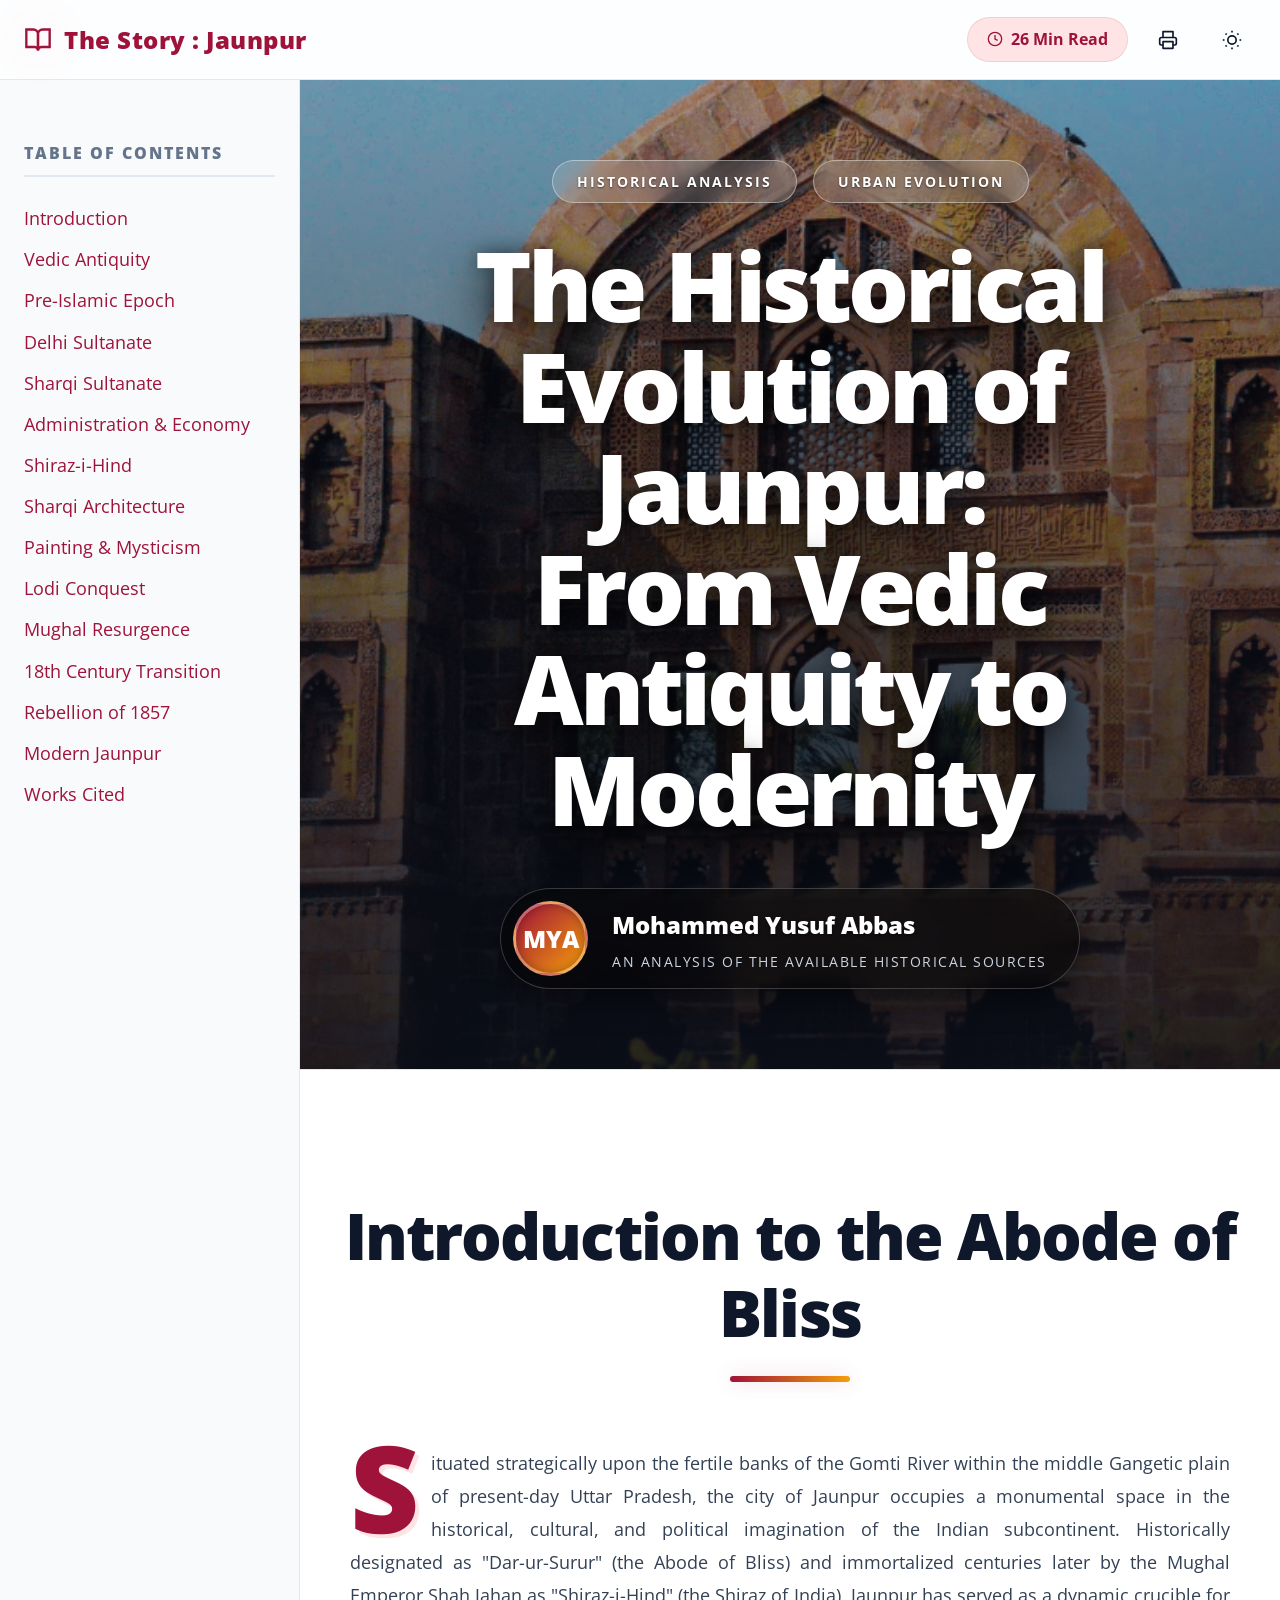
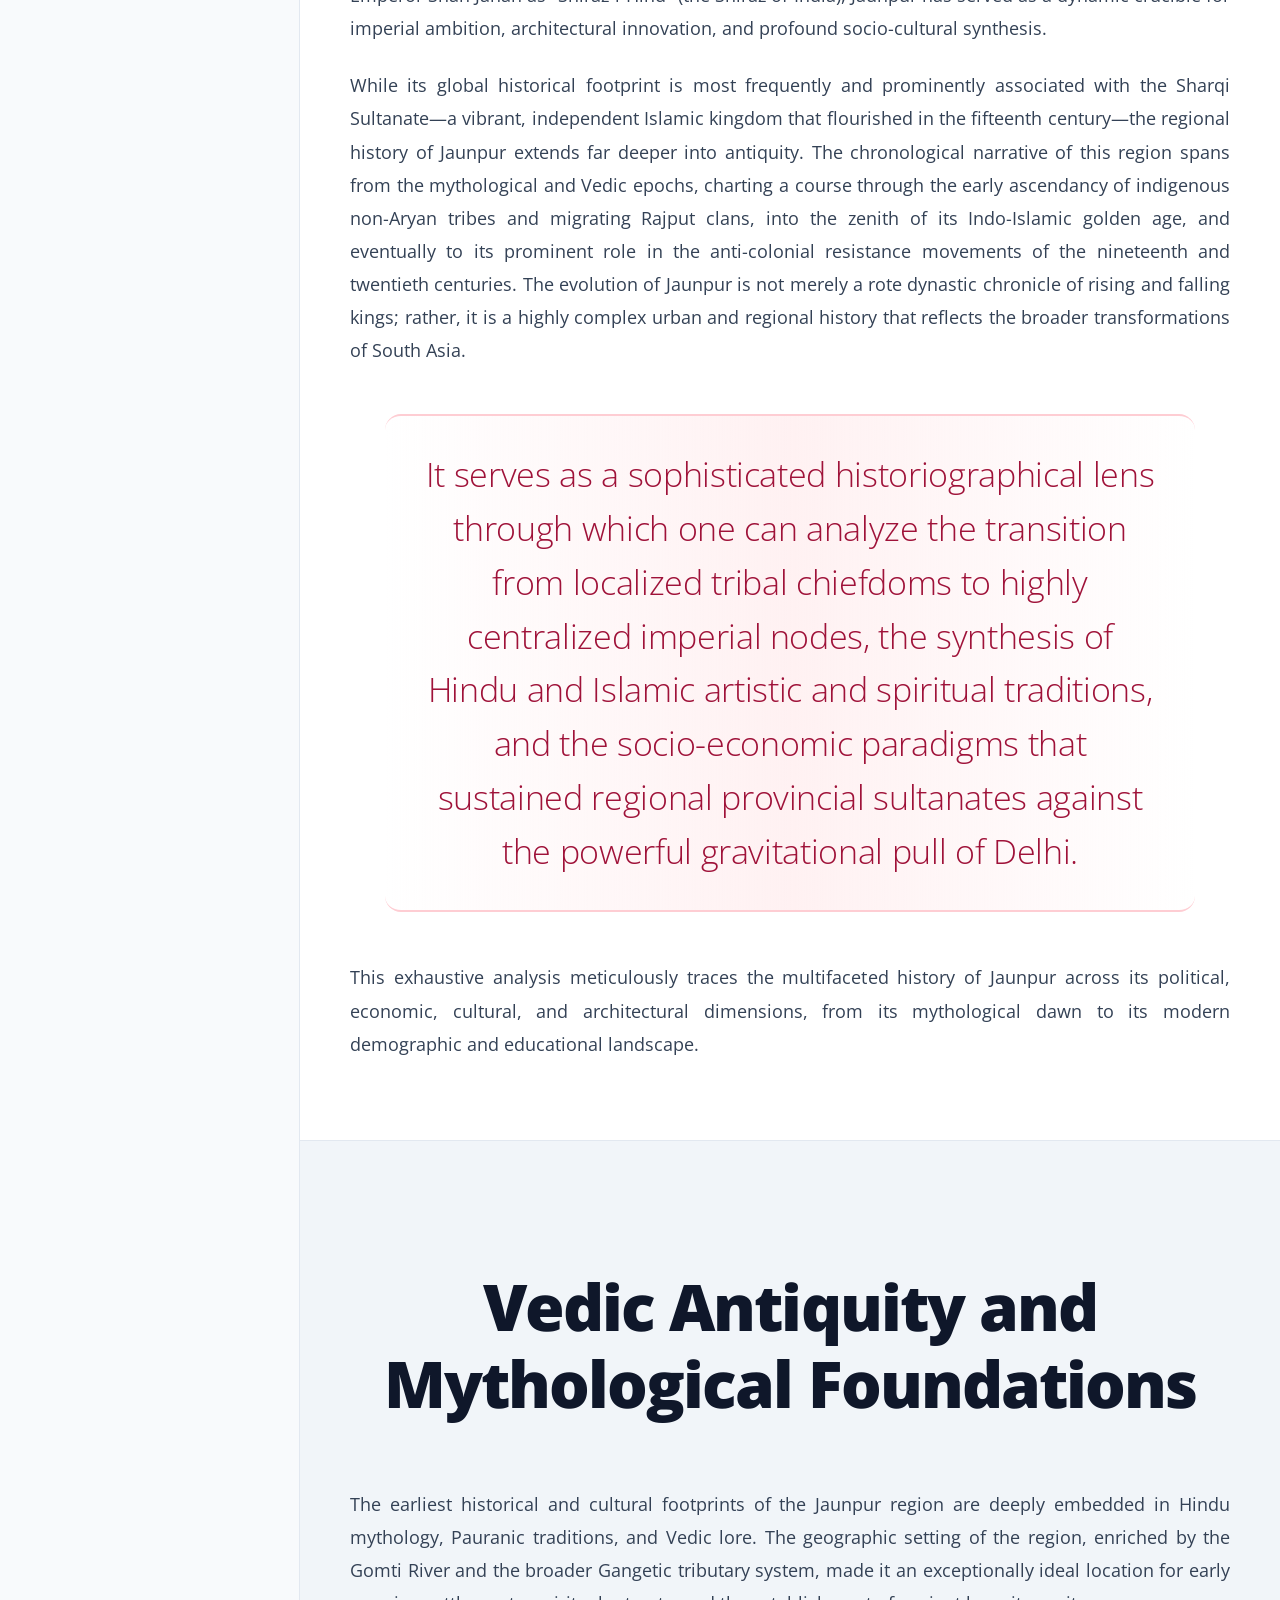
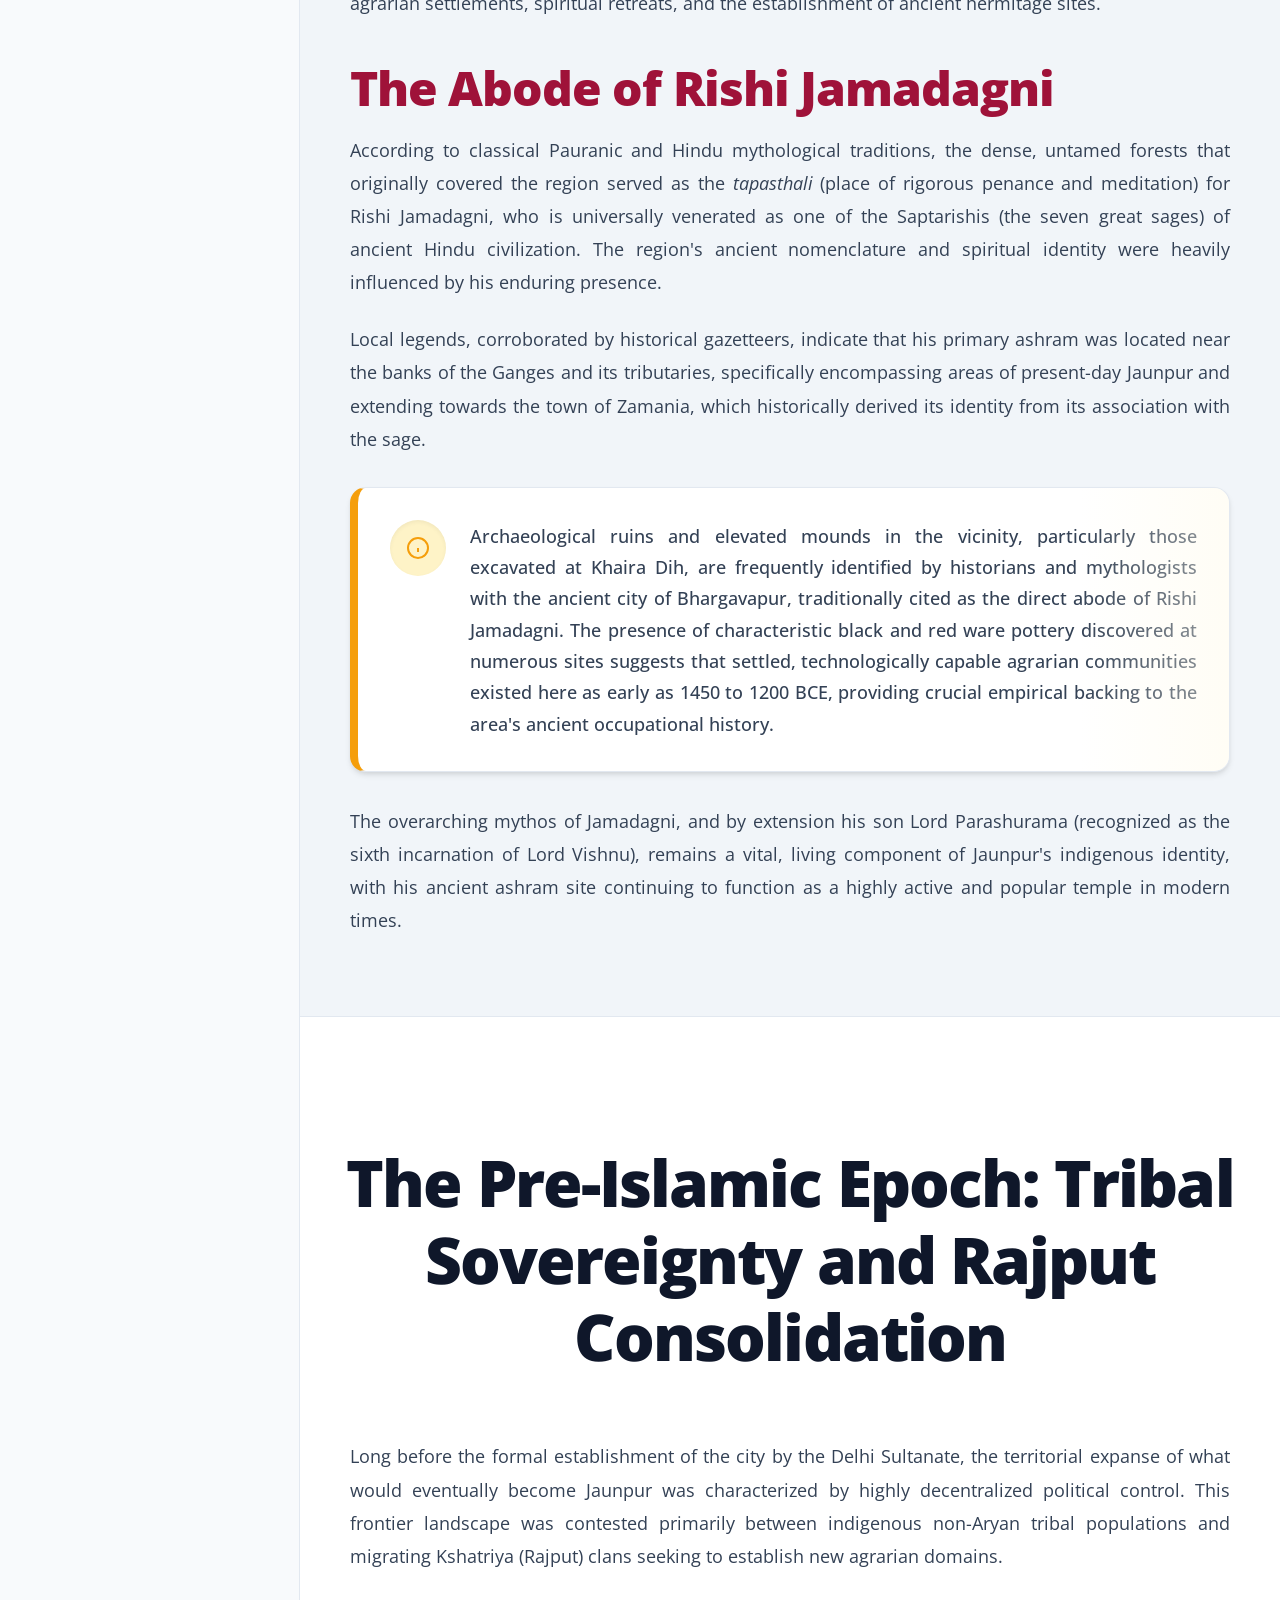
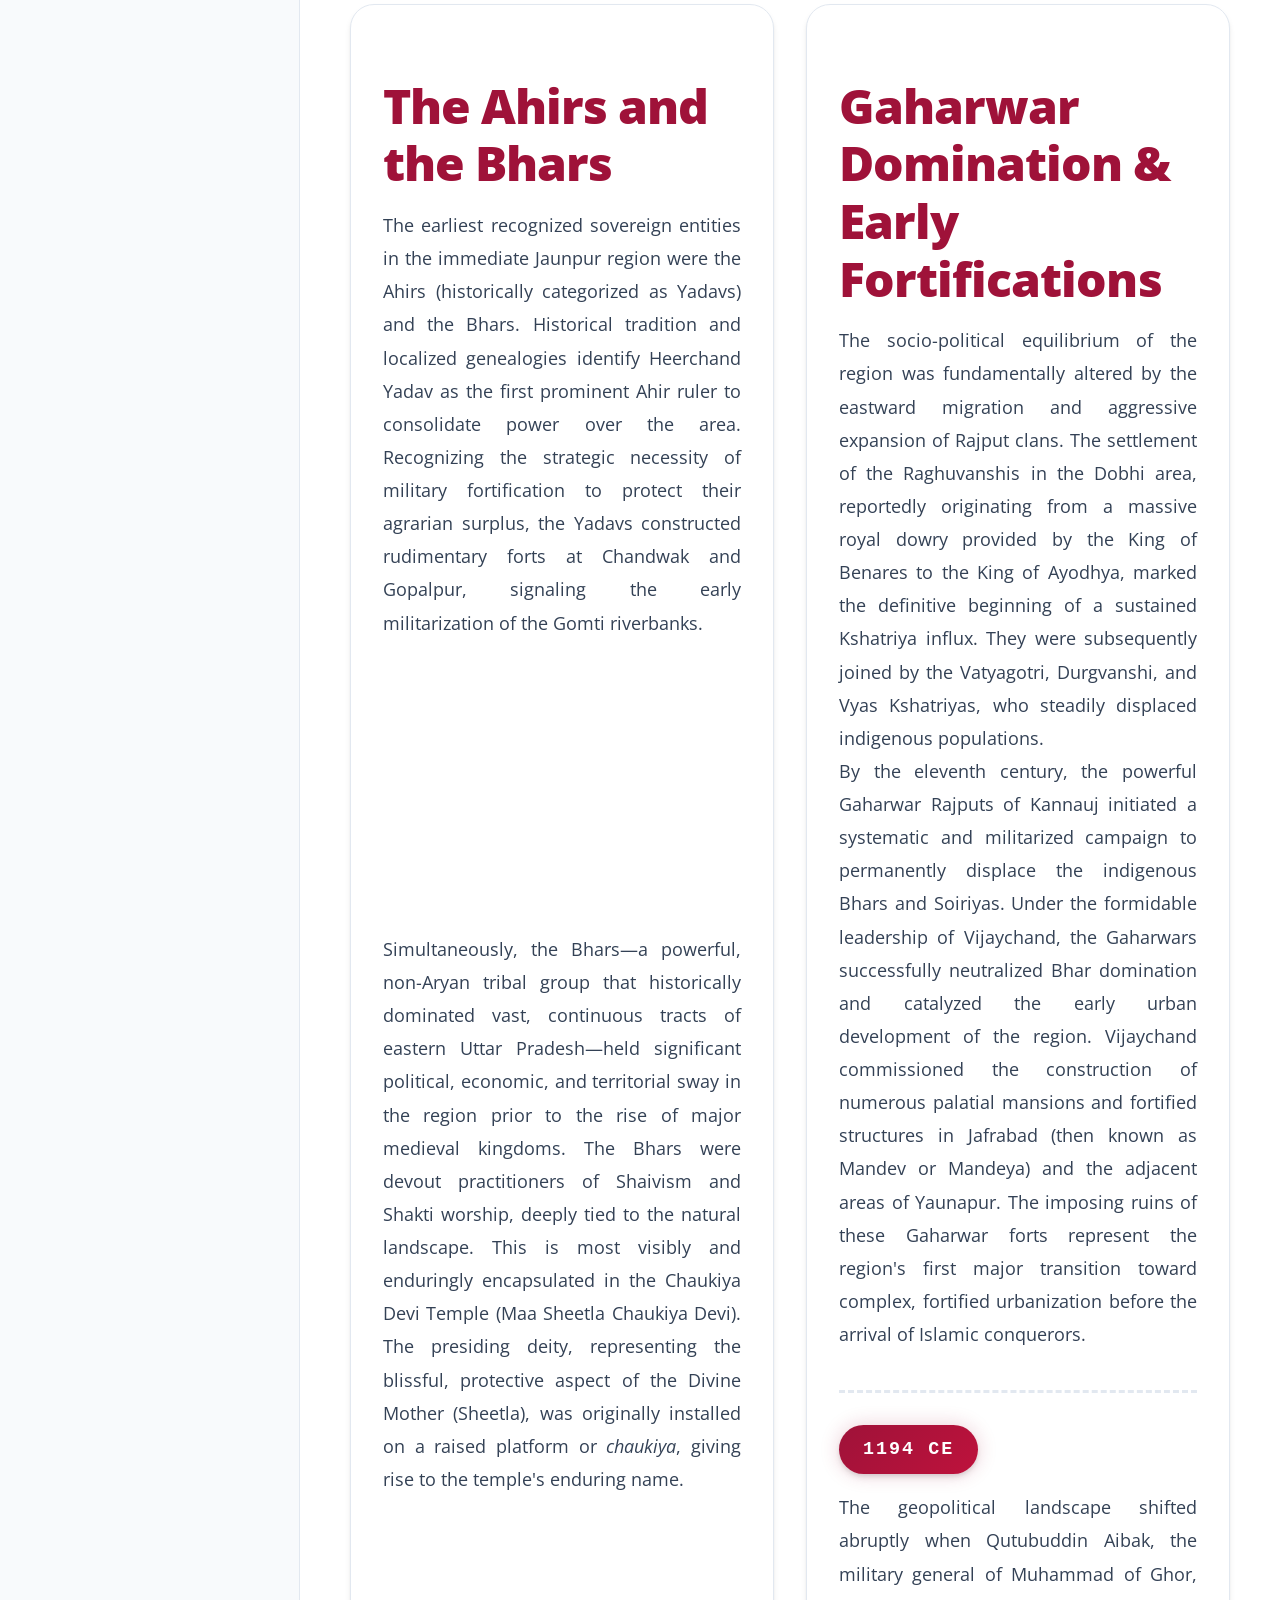
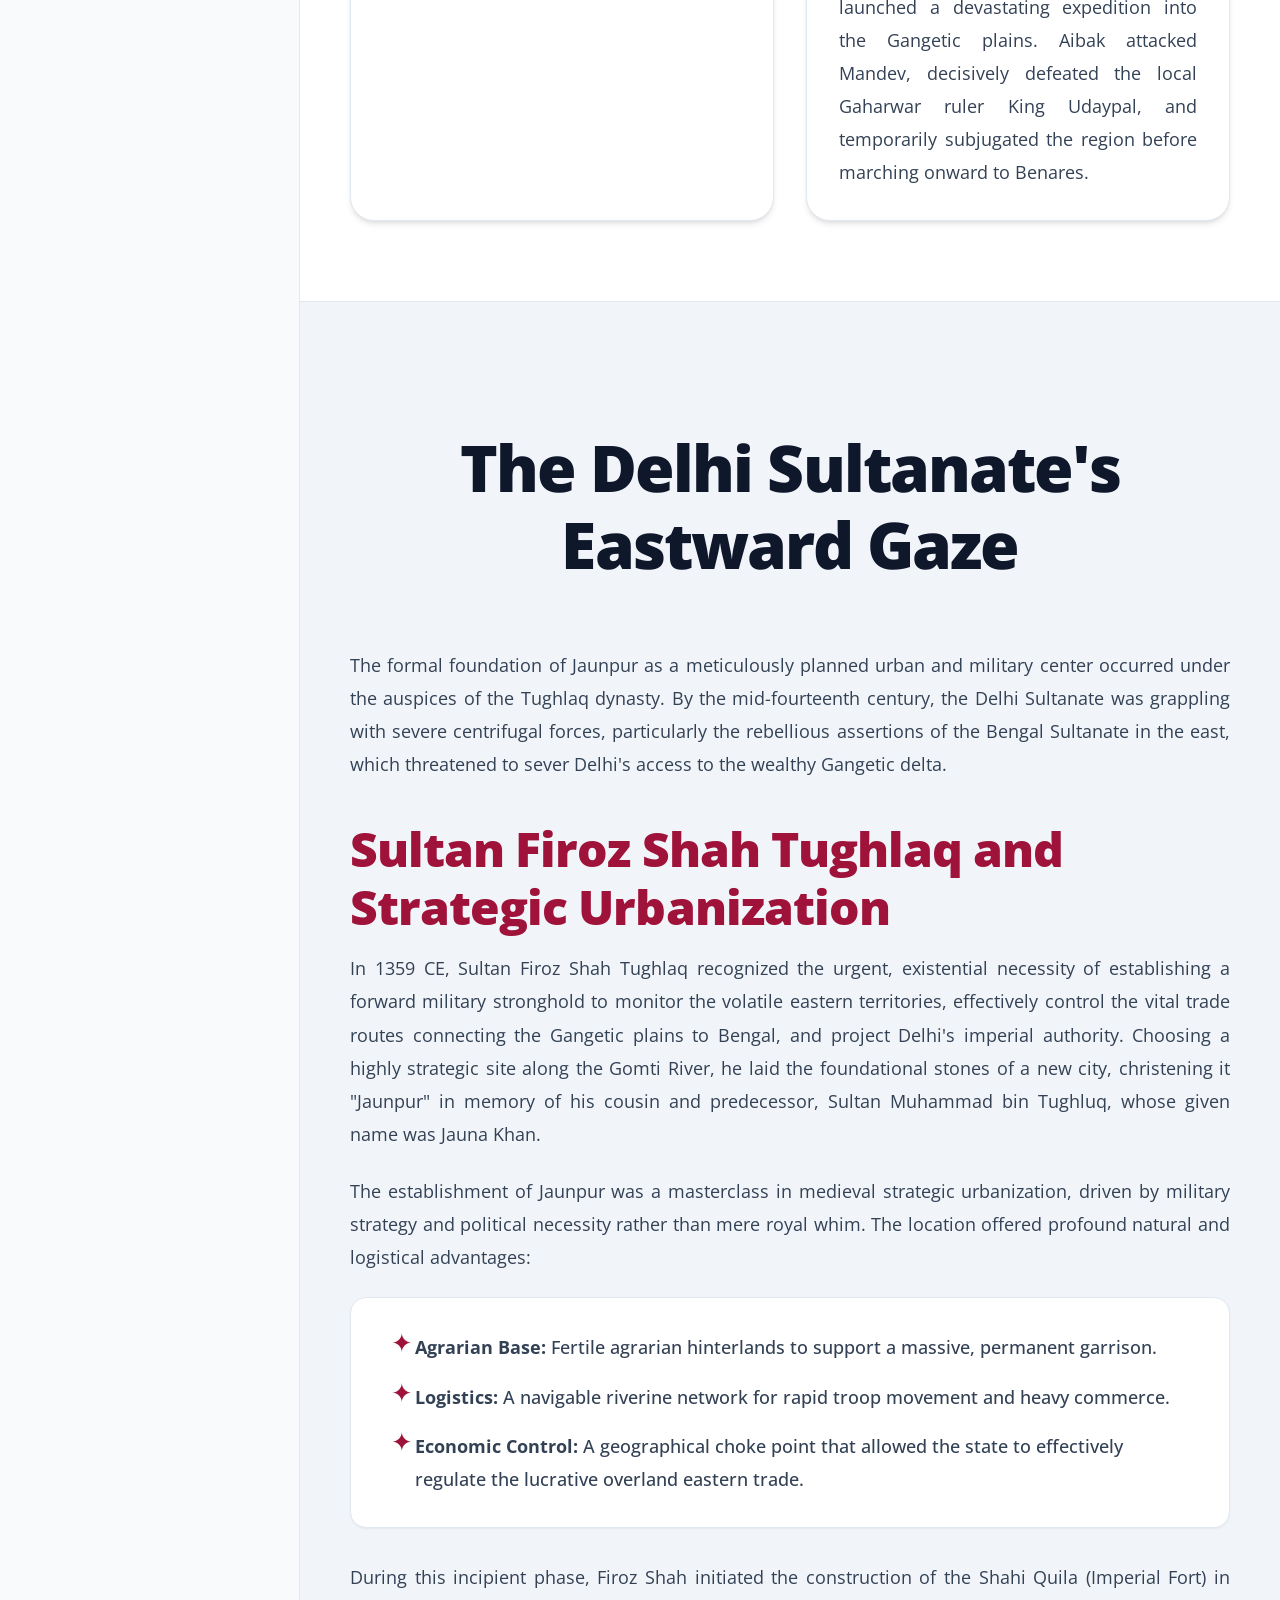
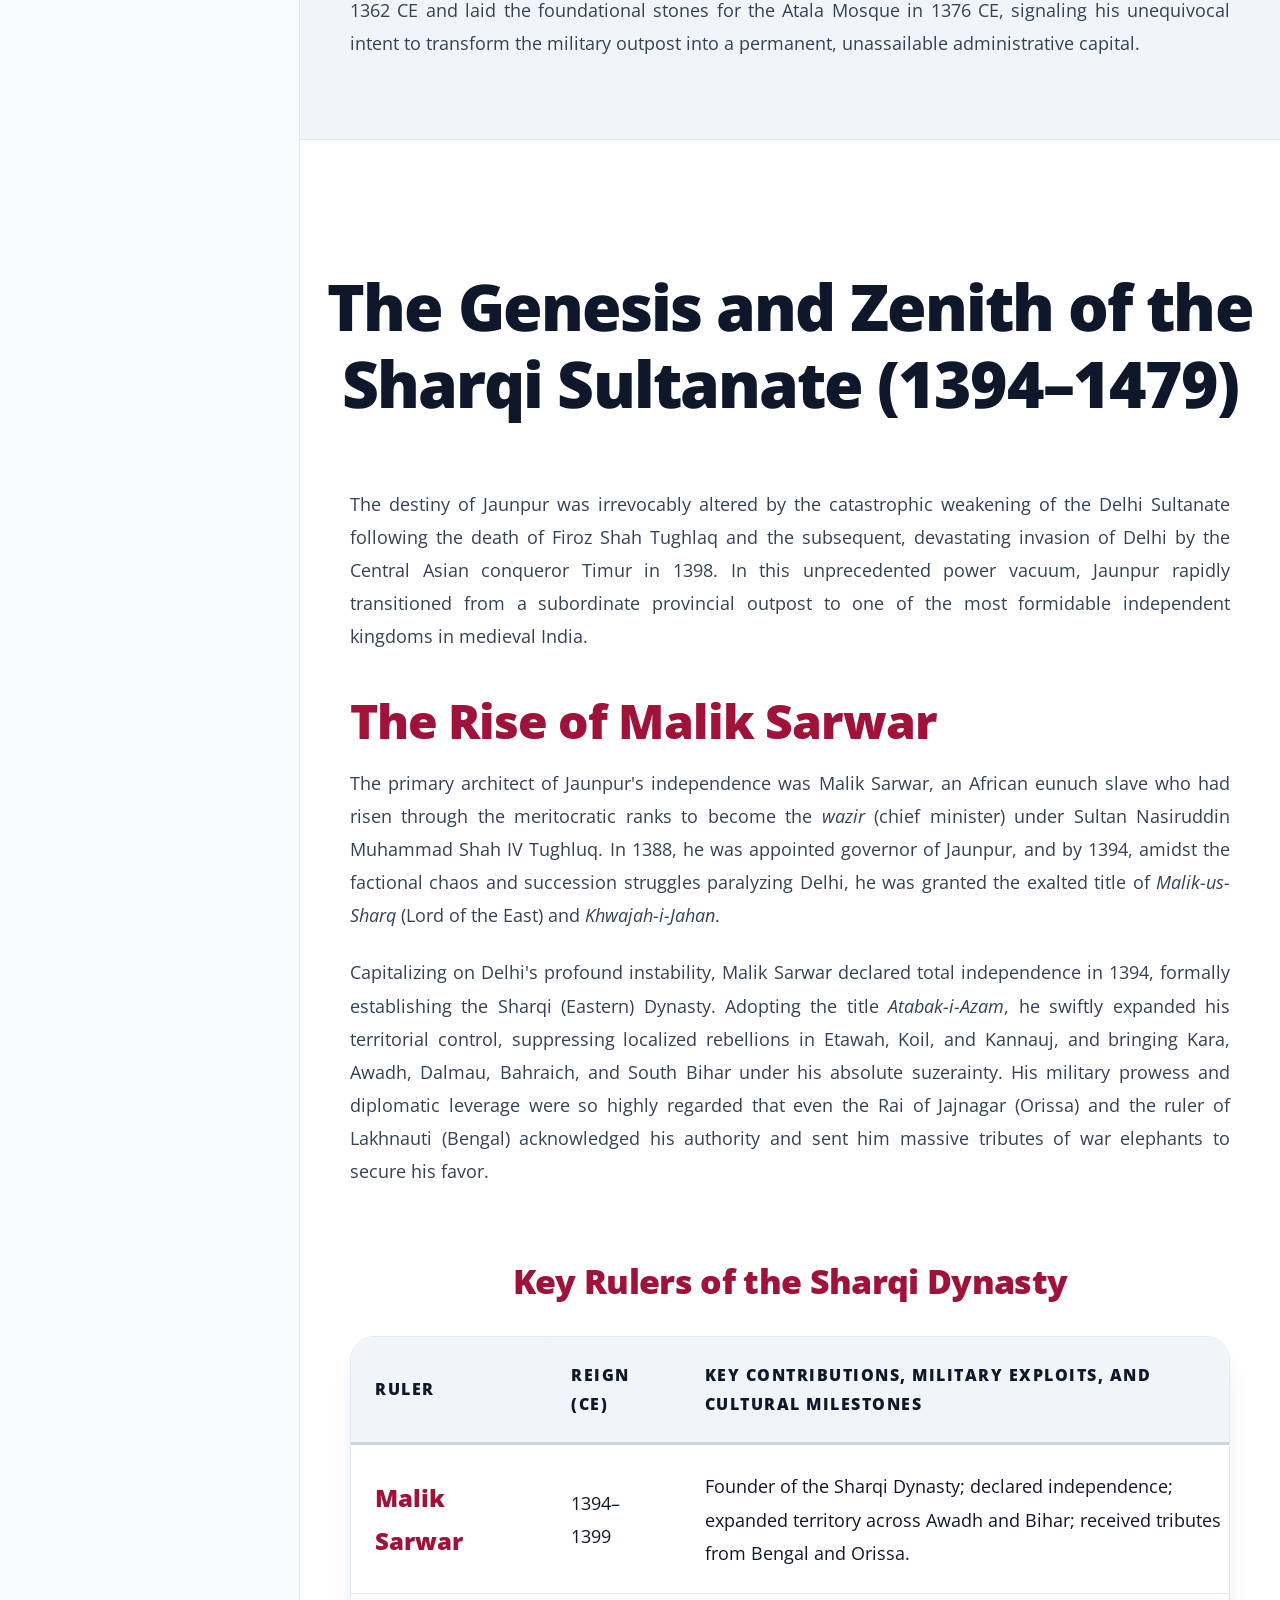
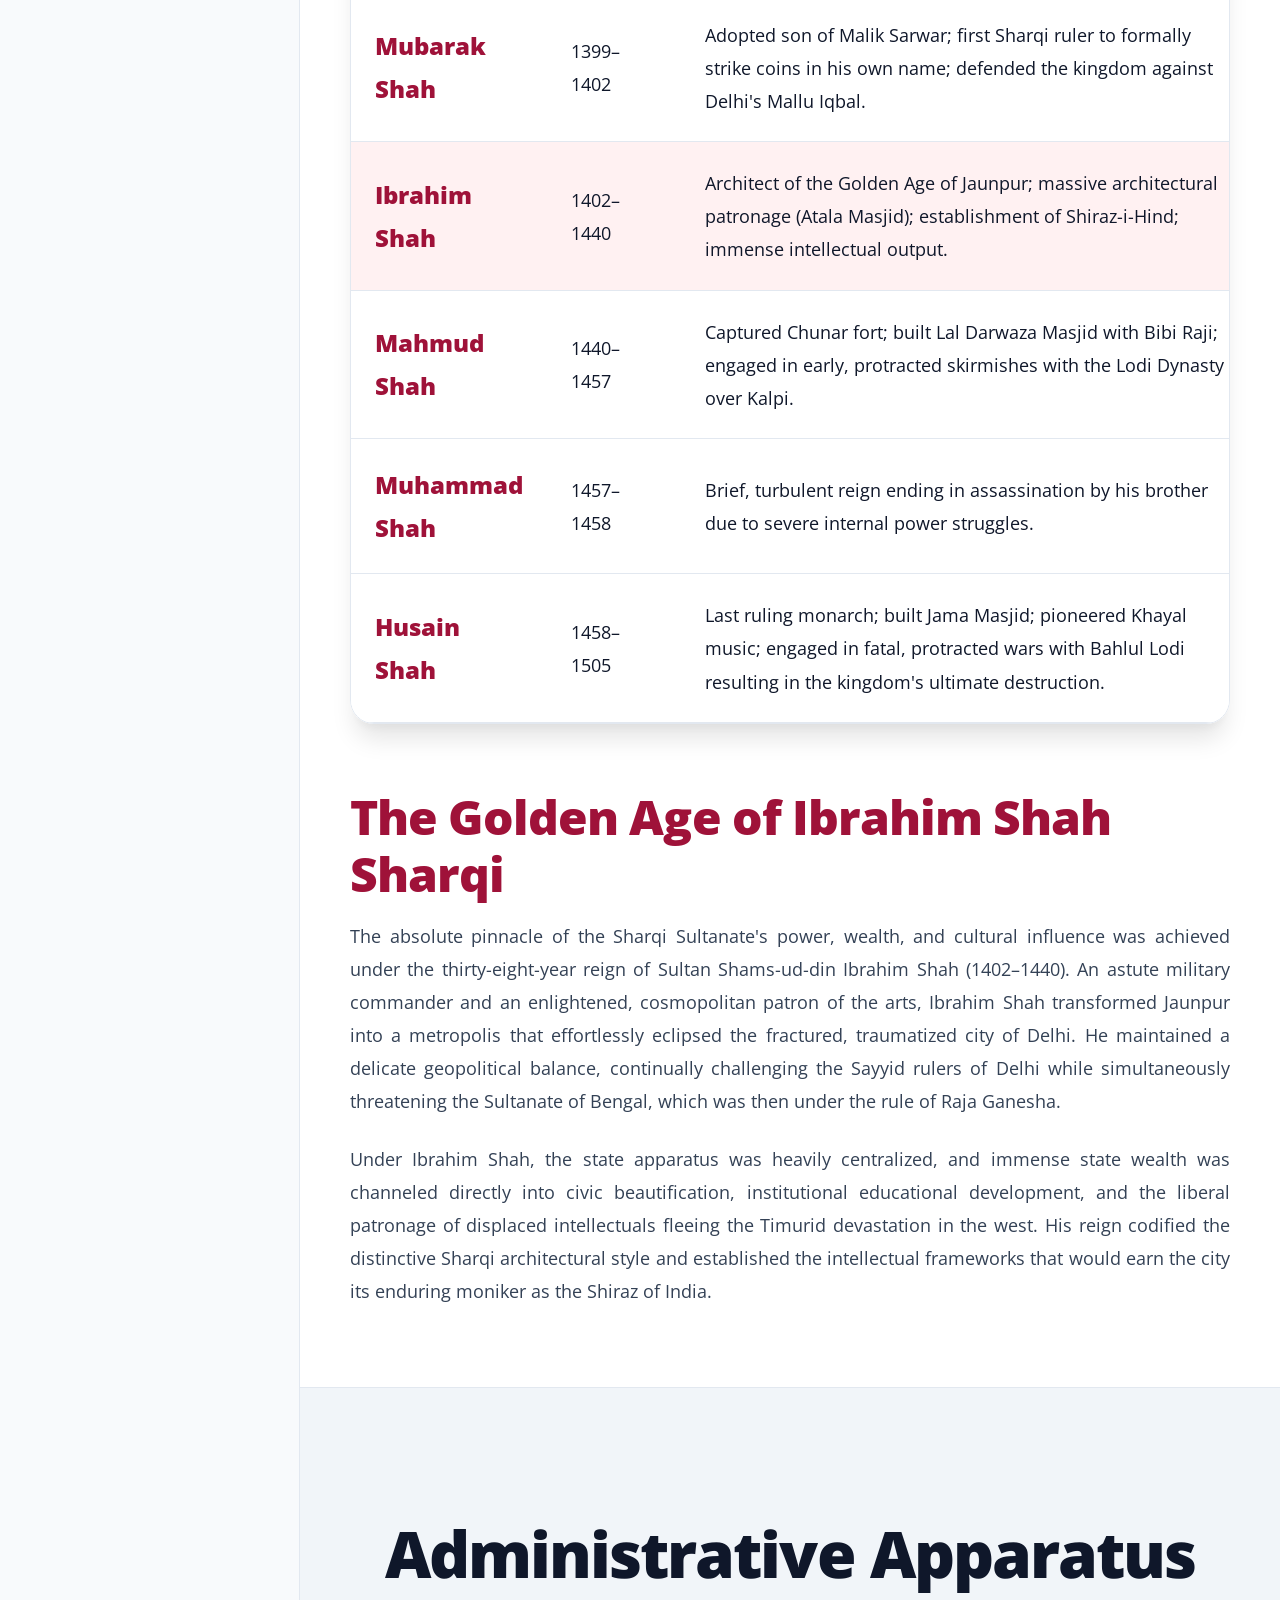
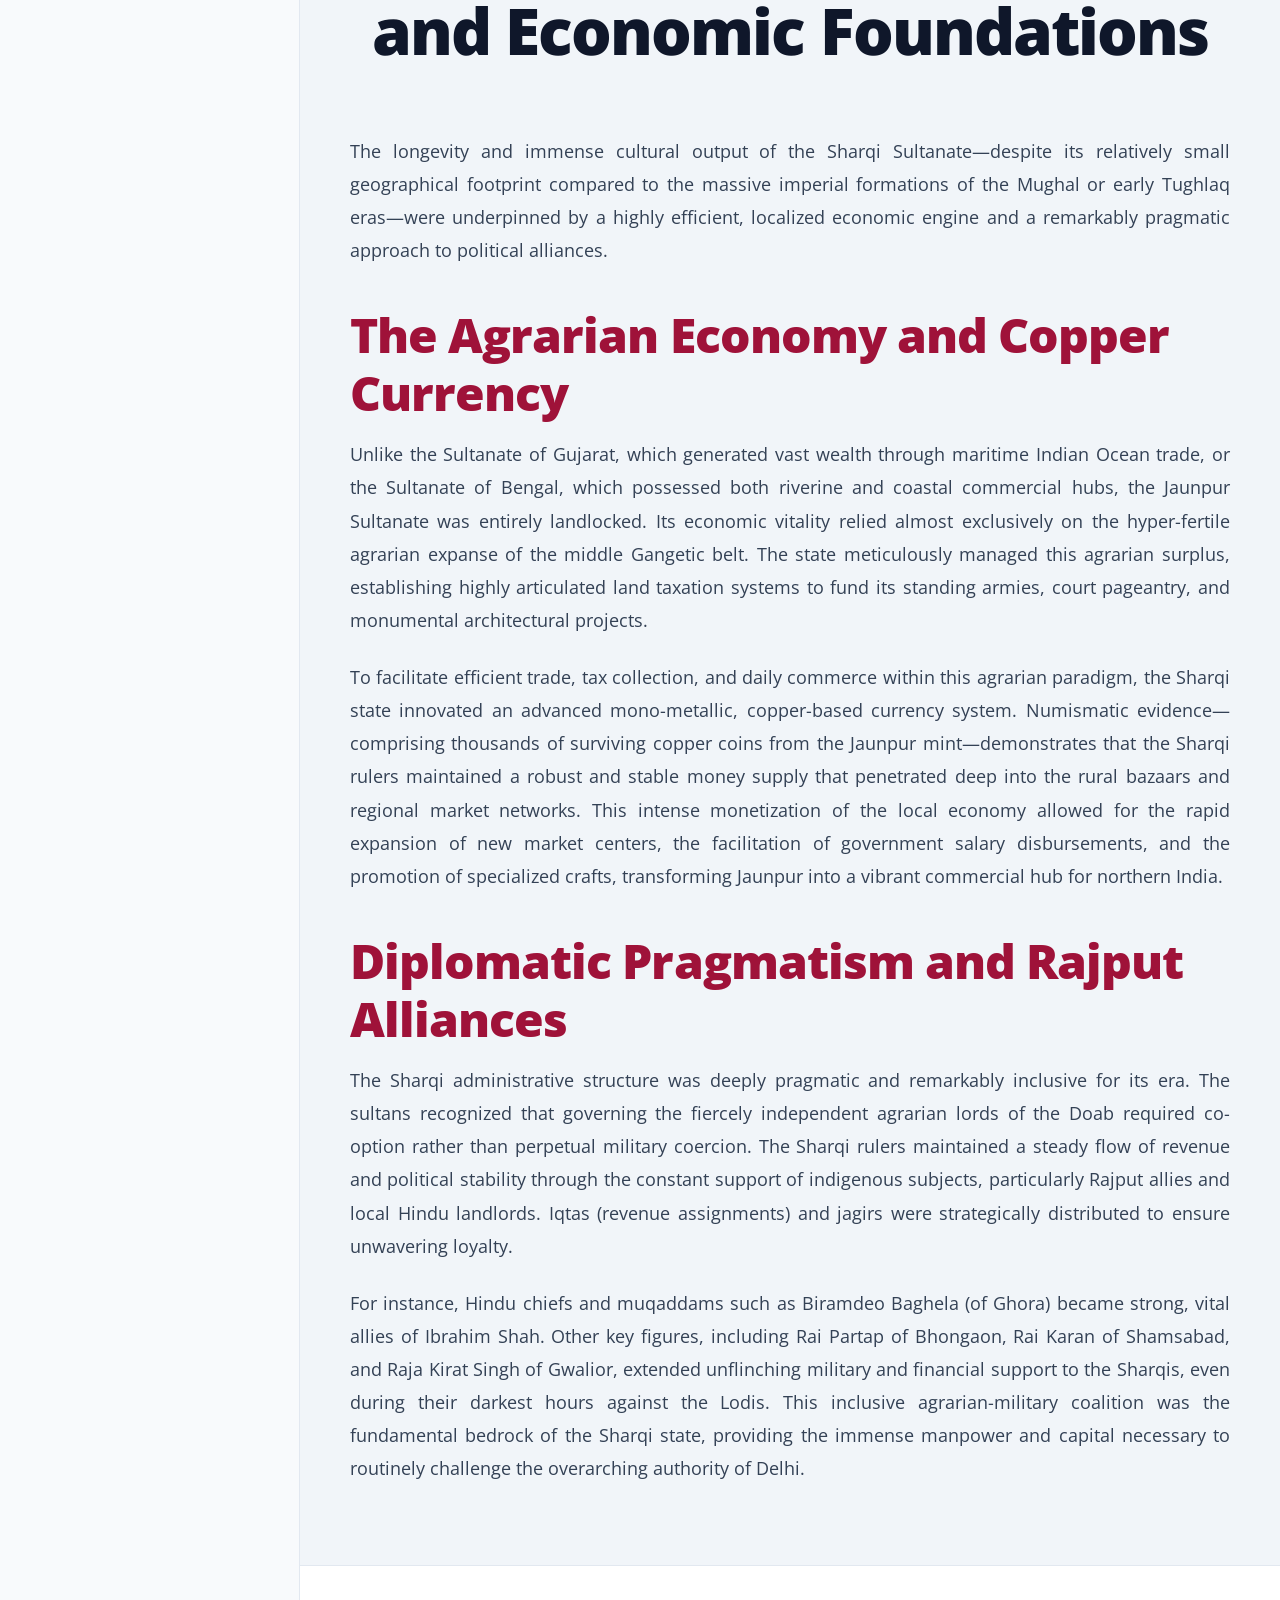
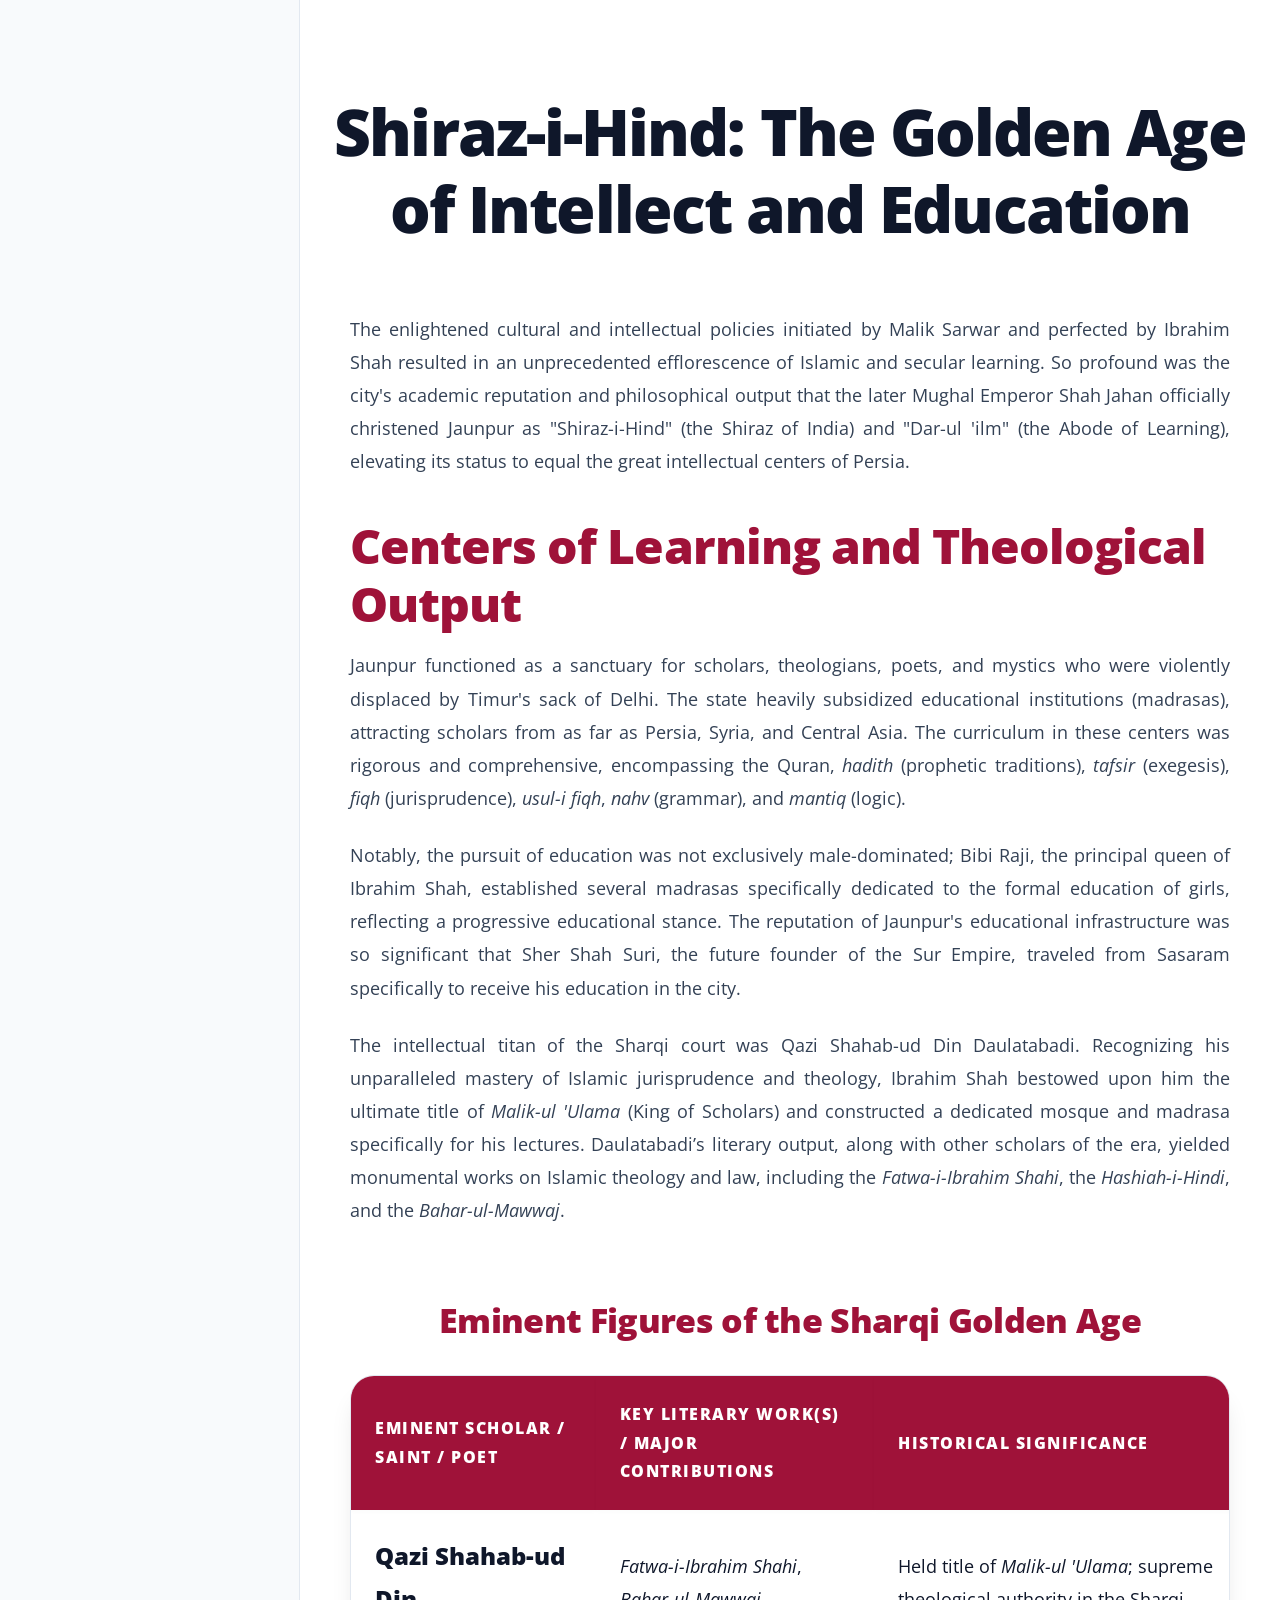
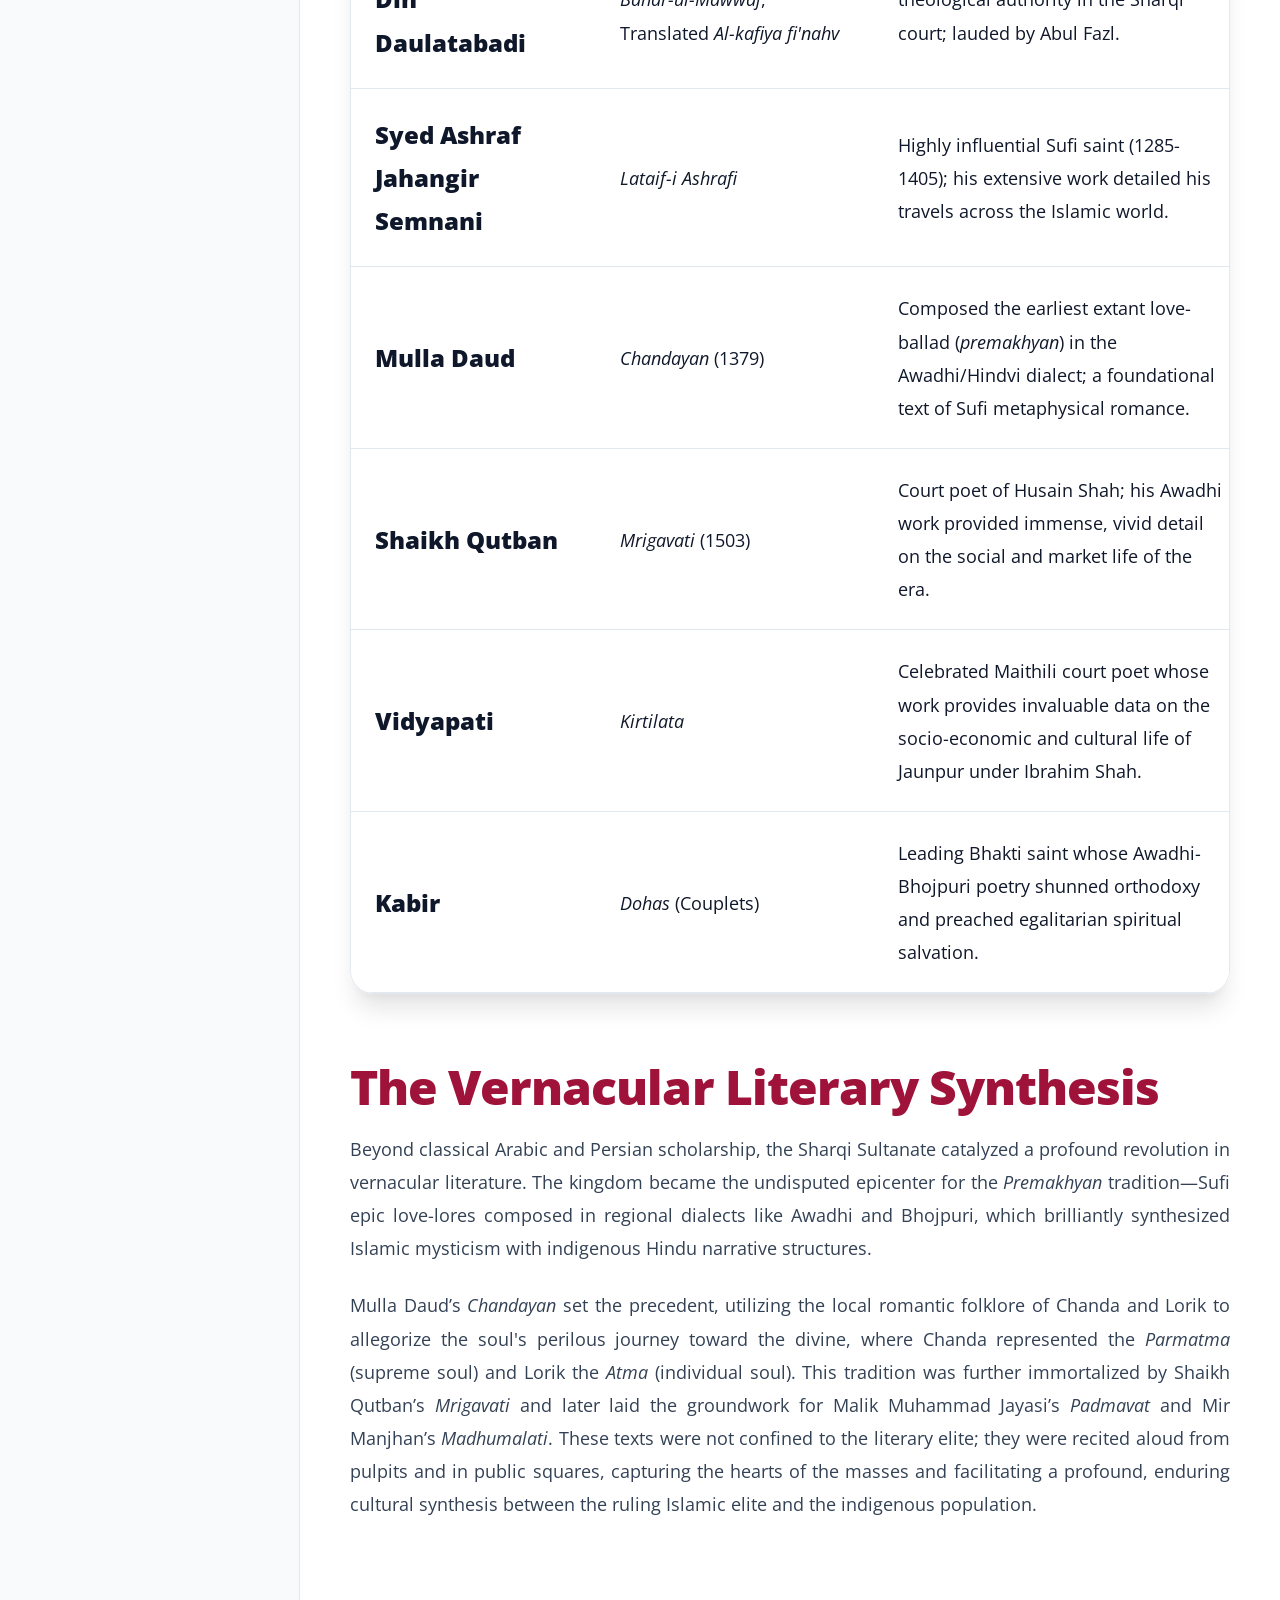
==== index.html @ d2832094 "Add files via upload" ====
<!DOCTYPE html>
<html lang="en" class="scroll-smooth" data-theme="light">
<head>
    <meta charset="UTF-8">
    <meta name="viewport" content="width=device-width, initial-scale=1.0, maximum-scale=5.0">
    <meta name="description" content="An exhaustive historical analysis of the evolution of Jaunpur, covering its Vedic roots, the Sharqi Sultanate, and modern trajectory.">
    <meta name="author" content="Mohammed Yusuf Abbas">
    
    <title>The Historical Evolution of Jaunpur | Comprehensive Archive</title>
    
    <link rel="preconnect" href="https://fonts.googleapis.com">
    <link rel="preconnect" href="https://fonts.gstatic.com" crossorigin>
    <link href="https://fonts.googleapis.com/css2?family=Open+Sans:ital,wght@0,300;0,400;0,500;0,600;0,700;0,800;1,400;1,600&display=swap" rel="stylesheet">    
    <link rel="stylesheet" href="style.css">

    <style>
        :root {
            --font-primary: 'Google Sans', 'Open Sans', system-ui, -apple-system, sans-serif;
        }
        body { font-family: var(--font-primary); }
    </style>
</head>

<body class="antialiased text-rendering-optimize" oncontextmenu="return false;">

    <a href="#main-content" class="skip-link sr-only focusable">Skip to Main Content</a>

    <div class="progress-tracker" aria-hidden="true">
        <div id="scroll-progress" class="progress-bar"></div>
    </div>

    <header class="app-header glass-effect" role="banner">
        <div class="header-container">
            <div class="brand">
                <span class="brand-logo" aria-hidden="true">
                    <svg viewBox="0 0 24 24" width="28" height="28" stroke="currentColor" stroke-width="2" fill="none"><path d="M2 3h6a4 4 0 0 1 4 4v14a3 3 0 0 0-3-3H2z"></path><path d="M22 3h-6a4 4 0 0 0-4 4v14a3 3 0 0 1 3-3h7z"></path></svg>
                </span>
                <span class="brand-name">The Story : Jaunpur</span>
            </div>
            
            <div class="header-controls">
                <div class="reading-time-indicator" id="reading-time">
                    <svg viewBox="0 0 24 24" width="16" height="16" stroke="currentColor" stroke-width="2" fill="none"><circle cx="12" cy="12" r="10"></circle><polyline points="12 6 12 12 16 14"></polyline></svg>
                    <span>Calculating...</span>
                </div>

                <button id="print-btn" class="theme-btn" aria-label="Print Document" title="Print Document">
                    <svg viewBox="0 0 24 24" width="20" height="20" stroke="currentColor" stroke-width="2" fill="none" stroke-linecap="round" stroke-linejoin="round">
                        <polyline points="6 9 6 2 18 2 18 9"></polyline>
                        <path d="M6 18H4a2 2 0 0 1-2-2v-5a2 2 0 0 1 2-2h16a2 2 0 0 1 2 2v5a2 2 0 0 1-2 2h-2"></path>
                        <rect x="6" y="14" width="12" height="8"></rect>
                    </svg>
                </button>
                
                <button id="theme-toggle" class="theme-btn" aria-label="Toggle Dark Mode" title="Toggle Dark Mode">
                    <svg class="sun-icon" viewBox="0 0 24 24" width="20" height="20" stroke="currentColor" stroke-width="2" fill="none"><circle cx="12" cy="12" r="5"></circle><line x1="12" y1="1" x2="12" y2="3"></line><line x1="12" y1="21" x2="12" y2="23"></line><line x1="4.22" y1="4.22" x2="5.64" y2="5.64"></line><line x1="18.36" y1="18.36" x2="19.78" y2="19.78"></line><line x1="1" y1="12" x2="3" y2="12"></line><line x1="21" y1="12" x2="23" y2="12"></line><line x1="4.22" y1="19.78" x2="5.64" y2="18.36"></line><line x1="18.36" y1="5.64" x2="19.78" y2="4.22"></line></svg>
                    <svg class="moon-icon hidden" viewBox="0 0 24 24" width="20" height="20" stroke="currentColor" stroke-width="2" fill="none"><path d="M21 12.79A9 9 0 1 1 11.21 3 7 7 0 0 0 21 12.79z"></path></svg>
                </button>

                <button id="mobile-menu-btn" class="hamburger-btn" aria-expanded="false" aria-controls="sidebar-nav">
                    <span class="hamburger-box">
                        <span class="hamburger-inner"></span>
                    </span>
                </button>
            </div>
        </div>
    </header>

    <div class="layout-wrapper">
        <aside id="sidebar-nav" class="sidebar" aria-label="Table of Contents">
            <div class="sidebar-sticky">
                <div class="sidebar-header">
                    <h3>Table of Contents</h3>
                </div>
                <nav class="toc-nav" id="toc-container">
                    <ul class="toc-list">
                        <li><a href="#introduction">Introduction</a></li>
                        <li><a href="#vedic-antiquity">Vedic Antiquity</a></li>
                        <li><a href="#pre-islamic">Pre-Islamic Epoch</a></li>
                        <li><a href="#delhi-sultanate">Delhi Sultanate</a></li>
                        <li><a href="#sharqi-sultanate">Sharqi Sultanate</a></li>
                        <li><a href="#administration">Administration & Economy</a></li>
                        <li><a href="#shiraz-i-hind">Shiraz-i-Hind</a></li>
                        <li><a href="#architecture">Sharqi Architecture</a></li>
                        <li><a href="#art-mysticism">Painting & Mysticism</a></li>
                        <li><a href="#lodi-conquest">Lodi Conquest</a></li>
                        <li><a href="#mughal-resurgence">Mughal Resurgence</a></li>
                        <li><a href="#18th-century">18th Century Transition</a></li>
                        <li><a href="#great-rebellion">Rebellion of 1857</a></li>
                        <li><a href="#modern-jaunpur">Modern Jaunpur</a></li>
                        <li><a href="#works-cited">Works Cited</a></li>
                    </ul>
                </nav>
            </div>
        </aside>

        <main id="main-content" class="main-content" role="main">
            <article class="research-paper">
                <header class="paper-header parallax-container">
                    <div class="paper-header-bg"></div>
                    <div class="paper-header-content">
                        <div class="document-metadata">
                            <span class="tag">Historical Analysis</span>
                            <span class="tag">Urban Evolution</span>
                        </div>
                        <h1 class="paper-title">The Historical Evolution of Jaunpur: <br>From Vedic Antiquity to Modernity</h1>
                        <div class="paper-author-card">
                            <div class="author-avatar">MYA</div>
                            <div class="author-info">
                                <p class="author-name" rel="author">Mohammed Yusuf Abbas</p>
                                <p class="author-role">An Analysis of the available Historical Sources</p>
                            </div>
                        </div>
                    </div>
                </header>

                <div class="paper-body">
                    
                    <section id="introduction" class="paper-section reveal-on-scroll">
                        <header class="section-heading">
                            <h2>Introduction to the Abode of Bliss</h2>
                            <div class="heading-line"></div>
                        </header>
                        <div class="section-content">
                            <p class="has-drop-cap">Situated strategically upon the fertile banks of the Gomti River within the middle Gangetic plain of present-day Uttar Pradesh, the city of Jaunpur occupies a monumental space in the historical, cultural, and political imagination of the Indian subcontinent. Historically designated as "Dar-ur-Surur" (the Abode of Bliss) and immortalized centuries later by the Mughal Emperor Shah Jahan as "Shiraz-i-Hind" (the Shiraz of India), Jaunpur has served as a dynamic crucible for imperial ambition, architectural innovation, and profound socio-cultural synthesis.</p>
                            
                            <p>While its global historical footprint is most frequently and prominently associated with the Sharqi Sultanate—a vibrant, independent Islamic kingdom that flourished in the fifteenth century—the regional history of Jaunpur extends far deeper into antiquity. The chronological narrative of this region spans from the mythological and Vedic epochs, charting a course through the early ascendancy of indigenous non-Aryan tribes and migrating Rajput clans, into the zenith of its Indo-Islamic golden age, and eventually to its prominent role in the anti-colonial resistance movements of the nineteenth and twentieth centuries. The evolution of Jaunpur is not merely a rote dynastic chronicle of rising and falling kings; rather, it is a highly complex urban and regional history that reflects the broader transformations of South Asia.</p>
                            
                            <blockquote class="pull-quote">
                                <p>It serves as a sophisticated historiographical lens through which one can analyze the transition from localized tribal chiefdoms to highly centralized imperial nodes, the synthesis of Hindu and Islamic artistic and spiritual traditions, and the socio-economic paradigms that sustained regional provincial sultanates against the powerful gravitational pull of Delhi.</p>
                            </blockquote>

                            <p>This exhaustive analysis meticulously traces the multifaceted history of Jaunpur across its political, economic, cultural, and architectural dimensions, from its mythological dawn to its modern demographic and educational landscape.</p>
                        </div>
                    </section>

                    <section id="vedic-antiquity" class="paper-section reveal-on-scroll alternate-bg-wrapper">
                        <div class="wrapper-inner">
                            <header class="section-heading">
                                <h2>Vedic Antiquity and Mythological Foundations</h2>
                            </header>
                            <div class="section-content">
                                <p>The earliest historical and cultural footprints of the Jaunpur region are deeply embedded in Hindu mythology, Pauranic traditions, and Vedic lore. The geographic setting of the region, enriched by the Gomti River and the broader Gangetic tributary system, made it an exceptionally ideal location for early agrarian settlements, spiritual retreats, and the establishment of ancient hermitage sites.</p>

                                <h3>The Abode of Rishi Jamadagni</h3>
                                <p>According to classical Pauranic and Hindu mythological traditions, the dense, untamed forests that originally covered the region served as the <em>tapasthali</em> (place of rigorous penance and meditation) for Rishi Jamadagni, who is universally venerated as one of the Saptarishis (the seven great sages) of ancient Hindu civilization. The region's ancient nomenclature and spiritual identity were heavily influenced by his enduring presence.</p>
                                
                                <p>Local legends, corroborated by historical gazetteers, indicate that his primary ashram was located near the banks of the Ganges and its tributaries, specifically encompassing areas of present-day Jaunpur and extending towards the town of Zamania, which historically derived its identity from its association with the sage.</p>

                                <div class="info-box shadow-card">
                                    <div class="info-icon">
                                        <svg viewBox="0 0 24 24" width="24" height="24" stroke="currentColor" stroke-width="2" fill="none"><circle cx="12" cy="12" r="10"></circle><line x1="12" y1="16" x2="12" y2="12"></line><line x1="12" y1="8" x2="12.01" y2="8"></line></svg>
                                    </div>
                                    <div class="info-text">
                                        <p>Archaeological ruins and elevated mounds in the vicinity, particularly those excavated at Khaira Dih, are frequently identified by historians and mythologists with the ancient city of Bhargavapur, traditionally cited as the direct abode of Rishi Jamadagni. The presence of characteristic black and red ware pottery discovered at numerous sites suggests that settled, technologically capable agrarian communities existed here as early as 1450 to 1200 BCE, providing crucial empirical backing to the area's ancient occupational history.</p>
                                    </div>
                                </div>

                                <p>The overarching mythos of Jamadagni, and by extension his son Lord Parashurama (recognized as the sixth incarnation of Lord Vishnu), remains a vital, living component of Jaunpur's indigenous identity, with his ancient ashram site continuing to function as a highly active and popular temple in modern times.</p>
                            </div>
                        </div>
                    </section>

                    <section id="pre-islamic" class="paper-section reveal-on-scroll">
                        <header class="section-heading">
                            <h2>The Pre-Islamic Epoch: Tribal Sovereignty and Rajput Consolidation</h2>
                        </header>
                        <div class="section-content">
                            <p>Long before the formal establishment of the city by the Delhi Sultanate, the territorial expanse of what would eventually become Jaunpur was characterized by highly decentralized political control. This frontier landscape was contested primarily between indigenous non-Aryan tribal populations and migrating Kshatriya (Rajput) clans seeking to establish new agrarian domains.</p>

                            <div class="grid-columns-2">
                                <div class="grid-card">
                                    <h3>The Ahirs and the Bhars</h3>
                                    <p>The earliest recognized sovereign entities in the immediate Jaunpur region were the Ahirs (historically categorized as Yadavs) and the Bhars. Historical tradition and localized genealogies identify Heerchand Yadav as the first prominent Ahir ruler to consolidate power over the area. Recognizing the strategic necessity of military fortification to protect their agrarian surplus, the Yadavs constructed rudimentary forts at Chandwak and Gopalpur, signaling the early militarization of the Gomti riverbanks.</p>
                                    <p>Simultaneously, the Bhars—a powerful, non-Aryan tribal group that historically dominated vast, continuous tracts of eastern Uttar Pradesh—held significant political, economic, and territorial sway in the region prior to the rise of major medieval kingdoms. The Bhars were devout practitioners of Shaivism and Shakti worship, deeply tied to the natural landscape. This is most visibly and enduringly encapsulated in the Chaukiya Devi Temple (Maa Sheetla Chaukiya Devi). The presiding deity, representing the blissful, protective aspect of the Divine Mother (Sheetla), was originally installed on a raised platform or <em>chaukiya</em>, giving rise to the temple's enduring name.</p>
                                </div>

                                <div class="grid-card">
                                    <h3>Gaharwar Domination & Early Fortifications</h3>
                                    <p>The socio-political equilibrium of the region was fundamentally altered by the eastward migration and aggressive expansion of Rajput clans. The settlement of the Raghuvanshis in the Dobhi area, reportedly originating from a massive royal dowry provided by the King of Benares to the King of Ayodhya, marked the definitive beginning of a sustained Kshatriya influx. They were subsequently joined by the Vatyagotri, Durgvanshi, and Vyas Kshatriyas, who steadily displaced indigenous populations.</p>
                                    <p>By the eleventh century, the powerful Gaharwar Rajputs of Kannauj initiated a systematic and militarized campaign to permanently displace the indigenous Bhars and Soiriyas. Under the formidable leadership of Vijaychand, the Gaharwars successfully neutralized Bhar domination and catalyzed the early urban development of the region. Vijaychand commissioned the construction of numerous palatial mansions and fortified structures in Jafrabad (then known as Mandev or Mandeya) and the adjacent areas of Yaunapur. The imposing ruins of these Gaharwar forts represent the region's first major transition toward complex, fortified urbanization before the arrival of Islamic conquerors.</p>
                                    <div class="timeline-event">
                                        <span class="year">1194 CE</span>
                                        <p>The geopolitical landscape shifted abruptly when Qutubuddin Aibak, the military general of Muhammad of Ghor, launched a devastating expedition into the Gangetic plains. Aibak attacked Mandev, decisively defeated the local Gaharwar ruler King Udaypal, and temporarily subjugated the region before marching onward to Benares.</p>
                                    </div>
                                </div>
                            </div>
                        </div>
                    </section>

                    <section id="delhi-sultanate" class="paper-section reveal-on-scroll alternate-bg-wrapper">
                        <div class="wrapper-inner">
                            <header class="section-heading">
                                <h2>The Delhi Sultanate's Eastward Gaze</h2>
                            </header>
                            <div class="section-content">
                                <p>The formal foundation of Jaunpur as a meticulously planned urban and military center occurred under the auspices of the Tughlaq dynasty. By the mid-fourteenth century, the Delhi Sultanate was grappling with severe centrifugal forces, particularly the rebellious assertions of the Bengal Sultanate in the east, which threatened to sever Delhi's access to the wealthy Gangetic delta.</p>

                                <h3>Sultan Firoz Shah Tughlaq and Strategic Urbanization</h3>
                                <p>In 1359 CE, Sultan Firoz Shah Tughlaq recognized the urgent, existential necessity of establishing a forward military stronghold to monitor the volatile eastern territories, effectively control the vital trade routes connecting the Gangetic plains to Bengal, and project Delhi's imperial authority. Choosing a highly strategic site along the Gomti River, he laid the foundational stones of a new city, christening it "Jaunpur" in memory of his cousin and predecessor, Sultan Muhammad bin Tughluq, whose given name was Jauna Khan.</p>
                                
                                <p>The establishment of Jaunpur was a masterclass in medieval strategic urbanization, driven by military strategy and political necessity rather than mere royal whim. The location offered profound natural and logistical advantages:</p>
                                
                                <ul class="feature-list">
                                    <li><strong>Agrarian Base:</strong> Fertile agrarian hinterlands to support a massive, permanent garrison.</li>
                                    <li><strong>Logistics:</strong> A navigable riverine network for rapid troop movement and heavy commerce.</li>
                                    <li><strong>Economic Control:</strong> A geographical choke point that allowed the state to effectively regulate the lucrative overland eastern trade.</li>
                                </ul>

                                <p>During this incipient phase, Firoz Shah initiated the construction of the Shahi Quila (Imperial Fort) in 1362 CE and laid the foundational stones for the Atala Mosque in 1376 CE, signaling his unequivocal intent to transform the military outpost into a permanent, unassailable administrative capital.</p>
                            </div>
                        </div>
                    </section>

                    <section id="sharqi-sultanate" class="paper-section reveal-on-scroll">
                        <header class="section-heading">
                            <h2>The Genesis and Zenith of the Sharqi Sultanate (1394–1479)</h2>
                        </header>
                        <div class="section-content">
                            <p class="lead">The destiny of Jaunpur was irrevocably altered by the catastrophic weakening of the Delhi Sultanate following the death of Firoz Shah Tughlaq and the subsequent, devastating invasion of Delhi by the Central Asian conqueror Timur in 1398. In this unprecedented power vacuum, Jaunpur rapidly transitioned from a subordinate provincial outpost to one of the most formidable independent kingdoms in medieval India.</p>

                            <h3>The Rise of Malik Sarwar</h3>
                            <p>The primary architect of Jaunpur's independence was Malik Sarwar, an African eunuch slave who had risen through the meritocratic ranks to become the <em>wazir</em> (chief minister) under Sultan Nasiruddin Muhammad Shah IV Tughluq. In 1388, he was appointed governor of Jaunpur, and by 1394, amidst the factional chaos and succession struggles paralyzing Delhi, he was granted the exalted title of <em>Malik-us-Sharq</em> (Lord of the East) and <em>Khwajah-i-Jahan</em>.</p>
                            
                            <p>Capitalizing on Delhi's profound instability, Malik Sarwar declared total independence in 1394, formally establishing the Sharqi (Eastern) Dynasty. Adopting the title <em>Atabak-i-Azam</em>, he swiftly expanded his territorial control, suppressing localized rebellions in Etawah, Koil, and Kannauj, and bringing Kara, Awadh, Dalmau, Bahraich, and South Bihar under his absolute suzerainty. His military prowess and diplomatic leverage were so highly regarded that even the Rai of Jajnagar (Orissa) and the ruler of Lakhnauti (Bengal) acknowledged his authority and sent him massive tributes of war elephants to secure his favor.</p>

                            <figure class="table-container">
                                <figcaption>Key Rulers of the Sharqi Dynasty</figcaption>
                                <div class="table-scroll-wrapper" tabindex="0" role="region" aria-label="Scrollable table of rulers">
                                    <table class="academic-table" aria-label="Chronology of Sharqi Rulers">
                                        <thead>
                                            <tr>
                                                <th scope="col" style="width: 20%;">Ruler</th>
                                                <th scope="col" style="width: 15%;">Reign (CE)</th>
                                                <th scope="col" style="width: 65%;">Key Contributions, Military Exploits, and Cultural Milestones</th>
                                            </tr>
                                        </thead>
                                        <tbody>
                                            <tr>
                                                <th scope="row">Malik Sarwar</th>
                                                <td>1394–1399</td>
                                                <td>Founder of the Sharqi Dynasty; declared independence; expanded territory across Awadh and Bihar; received tributes from Bengal and Orissa.</td>
                                            </tr>
                                            <tr>
                                                <th scope="row">Mubarak Shah</th>
                                                <td>1399–1402</td>
                                                <td>Adopted son of Malik Sarwar; first Sharqi ruler to formally strike coins in his own name; defended the kingdom against Delhi's Mallu Iqbal.</td>
                                            </tr>
                                            <tr class="highlighted-row">
                                                <th scope="row">Ibrahim Shah</th>
                                                <td>1402–1440</td>
                                                <td>Architect of the Golden Age of Jaunpur; massive architectural patronage (Atala Masjid); establishment of Shiraz-i-Hind; immense intellectual output.</td>
                                            </tr>
                                            <tr>
                                                <th scope="row">Mahmud Shah</th>
                                                <td>1440–1457</td>
                                                <td>Captured Chunar fort; built Lal Darwaza Masjid with Bibi Raji; engaged in early, protracted skirmishes with the Lodi Dynasty over Kalpi.</td>
                                            </tr>
                                            <tr>
                                                <th scope="row">Muhammad Shah</th>
                                                <td>1457–1458</td>
                                                <td>Brief, turbulent reign ending in assassination by his brother due to severe internal power struggles.</td>
                                            </tr>
                                            <tr>
                                                <th scope="row">Husain Shah</th>
                                                <td>1458–1505</td>
                                                <td>Last ruling monarch; built Jama Masjid; pioneered Khayal music; engaged in fatal, protracted wars with Bahlul Lodi resulting in the kingdom's ultimate destruction.</td>
                                            </tr>
                                        </tbody>
                                    </table>
                                </div>
                            </figure>

                            <h3>The Golden Age of Ibrahim Shah Sharqi</h3>
                            <p>The absolute pinnacle of the Sharqi Sultanate's power, wealth, and cultural influence was achieved under the thirty-eight-year reign of Sultan Shams-ud-din Ibrahim Shah (1402–1440). An astute military commander and an enlightened, cosmopolitan patron of the arts, Ibrahim Shah transformed Jaunpur into a metropolis that effortlessly eclipsed the fractured, traumatized city of Delhi. He maintained a delicate geopolitical balance, continually challenging the Sayyid rulers of Delhi while simultaneously threatening the Sultanate of Bengal, which was then under the rule of Raja Ganesha.</p>
                            
                            <p>Under Ibrahim Shah, the state apparatus was heavily centralized, and immense state wealth was channeled directly into civic beautification, institutional educational development, and the liberal patronage of displaced intellectuals fleeing the Timurid devastation in the west. His reign codified the distinctive Sharqi architectural style and established the intellectual frameworks that would earn the city its enduring moniker as the Shiraz of India.</p>
                        </div>
                    </section>

                    <section id="administration" class="paper-section reveal-on-scroll alternate-bg-wrapper">
                        <div class="wrapper-inner">
                            <header class="section-heading">
                                <h2>Administrative Apparatus and Economic Foundations</h2>
                            </header>
                            <div class="section-content">
                                <p>The longevity and immense cultural output of the Sharqi Sultanate—despite its relatively small geographical footprint compared to the massive imperial formations of the Mughal or early Tughlaq eras—were underpinned by a highly efficient, localized economic engine and a remarkably pragmatic approach to political alliances.</p>

                                <h3>The Agrarian Economy and Copper Currency</h3>
                                <p>Unlike the Sultanate of Gujarat, which generated vast wealth through maritime Indian Ocean trade, or the Sultanate of Bengal, which possessed both riverine and coastal commercial hubs, the Jaunpur Sultanate was entirely landlocked. Its economic vitality relied almost exclusively on the hyper-fertile agrarian expanse of the middle Gangetic belt. The state meticulously managed this agrarian surplus, establishing highly articulated land taxation systems to fund its standing armies, court pageantry, and monumental architectural projects.</p>
                                
                                <p>To facilitate efficient trade, tax collection, and daily commerce within this agrarian paradigm, the Sharqi state innovated an advanced mono-metallic, copper-based currency system. Numismatic evidence—comprising thousands of surviving copper coins from the Jaunpur mint—demonstrates that the Sharqi rulers maintained a robust and stable money supply that penetrated deep into the rural bazaars and regional market networks. This intense monetization of the local economy allowed for the rapid expansion of new market centers, the facilitation of government salary disbursements, and the promotion of specialized crafts, transforming Jaunpur into a vibrant commercial hub for northern India.</p>

                                <h3>Diplomatic Pragmatism and Rajput Alliances</h3>
                                <p>The Sharqi administrative structure was deeply pragmatic and remarkably inclusive for its era. The sultans recognized that governing the fiercely independent agrarian lords of the Doab required co-option rather than perpetual military coercion. The Sharqi rulers maintained a steady flow of revenue and political stability through the constant support of indigenous subjects, particularly Rajput allies and local Hindu landlords. Iqtas (revenue assignments) and jagirs were strategically distributed to ensure unwavering loyalty.</p>
                                
                                <p>For instance, Hindu chiefs and muqaddams such as Biramdeo Baghela (of Ghora) became strong, vital allies of Ibrahim Shah. Other key figures, including Rai Partap of Bhongaon, Rai Karan of Shamsabad, and Raja Kirat Singh of Gwalior, extended unflinching military and financial support to the Sharqis, even during their darkest hours against the Lodis. This inclusive agrarian-military coalition was the fundamental bedrock of the Sharqi state, providing the immense manpower and capital necessary to routinely challenge the overarching authority of Delhi.</p>
                            </div>
                        </div>
                    </section>

                    <section id="shiraz-i-hind" class="paper-section reveal-on-scroll">
                        <header class="section-heading">
                            <h2>Shiraz-i-Hind: The Golden Age of Intellect and Education</h2>
                        </header>
                        <div class="section-content">
                            <p>The enlightened cultural and intellectual policies initiated by Malik Sarwar and perfected by Ibrahim Shah resulted in an unprecedented efflorescence of Islamic and secular learning. So profound was the city's academic reputation and philosophical output that the later Mughal Emperor Shah Jahan officially christened Jaunpur as "Shiraz-i-Hind" (the Shiraz of India) and "Dar-ul 'ilm" (the Abode of Learning), elevating its status to equal the great intellectual centers of Persia.</p>

                            <h3>Centers of Learning and Theological Output</h3>
                            <p>Jaunpur functioned as a sanctuary for scholars, theologians, poets, and mystics who were violently displaced by Timur's sack of Delhi. The state heavily subsidized educational institutions (madrasas), attracting scholars from as far as Persia, Syria, and Central Asia. The curriculum in these centers was rigorous and comprehensive, encompassing the Quran, <em>hadith</em> (prophetic traditions), <em>tafsir</em> (exegesis), <em>fiqh</em> (jurisprudence), <em>usul-i fiqh</em>, <em>nahv</em> (grammar), and <em>mantiq</em> (logic).</p>
                            
                            <p>Notably, the pursuit of education was not exclusively male-dominated; Bibi Raji, the principal queen of Ibrahim Shah, established several madrasas specifically dedicated to the formal education of girls, reflecting a progressive educational stance. The reputation of Jaunpur's educational infrastructure was so significant that Sher Shah Suri, the future founder of the Sur Empire, traveled from Sasaram specifically to receive his education in the city.</p>
                            
                            <p>The intellectual titan of the Sharqi court was Qazi Shahab-ud Din Daulatabadi. Recognizing his unparalleled mastery of Islamic jurisprudence and theology, Ibrahim Shah bestowed upon him the ultimate title of <em>Malik-ul 'Ulama</em> (King of Scholars) and constructed a dedicated mosque and madrasa specifically for his lectures. Daulatabadi’s literary output, along with other scholars of the era, yielded monumental works on Islamic theology and law, including the <em>Fatwa-i-Ibrahim Shahi</em>, the <em>Hashiah-i-Hindi</em>, and the <em>Bahar-ul-Mawwaj</em>.</p>

                            <figure class="table-container my-md">
                                <figcaption>Eminent Figures of the Sharqi Golden Age</figcaption>
                                <div class="table-scroll-wrapper" tabindex="0" role="region">
                                    <table class="academic-table elegant-theme" aria-label="Eminent Scholars and Poets">
                                        <thead>
                                            <tr>
                                                <th scope="col">Eminent Scholar / Saint / Poet</th>
                                                <th scope="col">Key Literary Work(s) / Major Contributions</th>
                                                <th scope="col">Historical Significance</th>
                                            </tr>
                                        </thead>
                                        <tbody>
                                            <tr>
                                                <th scope="row">Qazi Shahab-ud Din Daulatabadi</th>
                                                <td><em>Fatwa-i-Ibrahim Shahi</em>, <em>Bahar-ul-Mawwaj</em>, Translated <em>Al-kafiya fi'nahv</em></td>
                                                <td>Held title of <em>Malik-ul 'Ulama</em>; supreme theological authority in the Sharqi court; lauded by Abul Fazl.</td>
                                            </tr>
                                            <tr>
                                                <th scope="row">Syed Ashraf Jahangir Semnani</th>
                                                <td><em>Lataif-i Ashrafi</em></td>
                                                <td>Highly influential Sufi saint (1285-1405); his extensive work detailed his travels across the Islamic world.</td>
                                            </tr>
                                            <tr>
                                                <th scope="row">Mulla Daud</th>
                                                <td><em>Chandayan</em> (1379)</td>
                                                <td>Composed the earliest extant love-ballad (<em>premakhyan</em>) in the Awadhi/Hindvi dialect; a foundational text of Sufi metaphysical romance.</td>
                                            </tr>
                                            <tr>
                                                <th scope="row">Shaikh Qutban</th>
                                                <td><em>Mrigavati</em> (1503)</td>
                                                <td>Court poet of Husain Shah; his Awadhi work provided immense, vivid detail on the social and market life of the era.</td>
                                            </tr>
                                            <tr>
                                                <th scope="row">Vidyapati</th>
                                                <td><em>Kirtilata</em></td>
                                                <td>Celebrated Maithili court poet whose work provides invaluable data on the socio-economic and cultural life of Jaunpur under Ibrahim Shah.</td>
                                            </tr>
                                            <tr>
                                                <th scope="row">Kabir</th>
                                                <td><em>Dohas</em> (Couplets)</td>
                                                <td>Leading Bhakti saint whose Awadhi-Bhojpuri poetry shunned orthodoxy and preached egalitarian spiritual salvation.</td>
                                            </tr>
                                        </tbody>
                                    </table>
                                </div>
                            </figure>

                            <h3>The Vernacular Literary Synthesis</h3>
                            <p>Beyond classical Arabic and Persian scholarship, the Sharqi Sultanate catalyzed a profound revolution in vernacular literature. The kingdom became the undisputed epicenter for the <em>Premakhyan</em> tradition—Sufi epic love-lores composed in regional dialects like Awadhi and Bhojpuri, which brilliantly synthesized Islamic mysticism with indigenous Hindu narrative structures.</p>
                            
                            <p>Mulla Daud’s <em>Chandayan</em> set the precedent, utilizing the local romantic folklore of Chanda and Lorik to allegorize the soul's perilous journey toward the divine, where Chanda represented the <em>Parmatma</em> (supreme soul) and Lorik the <em>Atma</em> (individual soul). This tradition was further immortalized by Shaikh Qutban’s <em>Mrigavati</em> and later laid the groundwork for Malik Muhammad Jayasi’s <em>Padmavat</em> and Mir Manjhan’s <em>Madhumalati</em>. These texts were not confined to the literary elite; they were recited aloud from pulpits and in public squares, capturing the hearts of the masses and facilitating a profound, enduring cultural synthesis between the ruling Islamic elite and the indigenous population.</p>
                        </div>
                    </section>

                    <section id="architecture" class="paper-section reveal-on-scroll alternate-bg-wrapper">
                        <div class="wrapper-inner">
                            <header class="section-heading">
                                <h2>The Sharqi Architectural Synthesis</h2>
                            </header>
                            <div class="section-content">
                                <p>The most visible and enduring physical manifestation of Jaunpur's golden age is encapsulated in the bespoke "Sharqi Style" of architecture. Unbound by the strict orthodoxies of Delhi, the Sharqi sultans created a vibrant laboratory for architectural innovation, blending the robust, militaristic Tughlaq aesthetics, refined Islamic geometric proportions, and deeply entrenched indigenous Hindu craftsmanship.</p>

                                <h3>Defining the Sharqi Architectural Idiom</h3>
                                <p>The most striking, universally defining characteristic of Sharqi architecture is the use of massive, sloping pylons or propylons that dominate the central facades of the mosques. These monumental structures, highly reminiscent of Egyptian pylons or imposing Hindu <em>gopurams</em>, soar vertically to completely mask the squinch domes behind them, creating an imposing, fortress-like visual impact that projected state power.</p>
                                
                                <p>Sharqi builders extensively utilized the trabeated (pillar and beam) system alongside the arcuate (arch and dome) system. This architectural hybridity was largely because the artisan class comprised local Hindu masons who ingeniously adapted their traditional stone-carving techniques to Islamic spatial requirements. Consequently, the mosques feature intricate stone latticework, square monolithic shafts with central bands, and beautifully carved brackets, frequently repurposing materials from pre-existing temples while incorporating "Tudor" or depressed four-centered arches featuring distinct 'Fleur-de-Lys' fringes. Furthermore, a notable and deliberate absence of towering minarets marks the Sharqi style, diverging sharply from the architectural norms of the broader Islamic world.</p>

                                <h3>The Monumental Mosques</h3>
                                <div class="card-grid-container">
                                    <article class="architecture-card">
                                        <h4>The Atala Masjid</h4>
                                        <p>Considered the absolute magnum opus of Sharqi architecture, the Atala Masjid was completed by Ibrahim Shah in 1408 CE. It was built upon the foundations originally laid by Firoz Shah Tughlaq in 1376 CE at the site of the ancient Atala Devi temple, demonstrating pragmatic adaptive reuse. It set the definitive blueprint for the Sharqi aesthetic. The mosque features a grand courtyard flanked by cloisters, an imposing central propylon, and elaborately carved <em>mihrabs</em> (prayer niches) fashioned in black marble. Unique to the Sharqi style, the mosque includes dedicated <em>zanana</em> (women's) enclosures separated by exquisitely carved stone lattice screens, reflecting specific socio-religious spatial dynamics.</p>
                                    </article>

                                    <article class="architecture-card">
                                        <h4>The Lal Darwaza Masjid</h4>
                                        <p>Commissioned around 1450 CE by Bibi Raji, the powerful queen of Mahmud Shah, this mosque derives its name from its distinctive red sandstone facade. It is smaller and more intimate than the Atala Masjid but displays exceptional technical mastery, particularly in its Central Asian and Timurid-influenced geometric patterns and highly sophisticated calligraphic inscriptions.</p>
                                    </article>

                                    <article class="architecture-card">
                                        <h4>The Jhanjhari Masjid</h4>
                                        <p>Built in 1430 CE by Ibrahim Shah in the Sipah locality on the northern bank of the Gomti, this structure is renowned for its "jhanjhariyas" or delicate, lace-like arched screens. Though heavily dismantled by later Lodi conquerors who repurposed its stones, its remaining central arch stands as a breathtaking testament to the era's delicate stone masonry.</p>
                                    </article>

                                    <article class="architecture-card">
                                        <h4>The Jama Masjid</h4>
                                        <p>The largest and most ambitious Friday-congregation mosque in the city, the Jama Masjid was completed in 1470 CE during the reign of the last Sharqi ruler, Husain Shah. Built on a massive raised platform accessible by 27 steep steps, it features a vast courtyard measuring 219 by 217 feet and stands over 200 feet high, adorned with Egyptian-style engravings and indigenous floral motifs of sunflowers and lotuses.</p>
                                    </article>
                                </div>
                            </div>
                        </div>
                    </section>

                    <section id="art-mysticism" class="paper-section reveal-on-scroll">
                        <header class="section-heading">
                            <h2>The Jaunpur School of Painting & Sufi Mysticism</h2>
                        </header>
                        <div class="section-content">
                            <h3>The Jaunpur School of Painting</h3>
                            <p>While the monumental architectural and literary achievements of the Sharqis are well documented, recent rigorous art historical research has illuminated the existence of a distinct "Jaunpur School of Painting" that revolutionized manuscript illustration in the fifteenth century. The seminal work of this vibrant school is the illustrated Jain <em>Kalpasutra</em>, completed in 1465 CE by Kayastha Venidasa under the commission of a merchant family during the reign of Husain Shah. This manuscript marks a profound, conscious departure from the rigid, stylized Western Indian School (prevalent in Gujarat and Rajasthan).</p>
                            
                            <p>The Jaunpur <em>Kalpasutra</em> features the lavish use of gold ink against a brilliant red background, accented with an intense blue pigment sourced directly from imported lapis lazuli, indicating strong Timurid-Persian commercial and artistic linkages flowing into the city. The stylistic hallmarks of the Jaunpur school—such as round faces with heavy chins, the depiction of both eyes on one side of the face in profile, and the highly distinctive 'S' shaped, ballooned <em>odhni</em> (scarf) worn by women—were firmly established here. This vibrant visual tradition did not die with the Sultanate; it organically transitioned into the illustration of secular Awadhi romances.</p>
                            
                            <p>The subsequent illuminated manuscripts of <em>Mrigavati</em> and <em>Laur Chanda</em> (circa 1500–1525) utilized the Jaunpur style to vividly depict everyday social life, rendering intricate scenes of market bazaars, aristocrats in <em>Chakdar jamas</em> and <em>Kulahdar</em> turbans, and <em>Gorakpanthi jogis</em> bearing stringed instruments and chakras.</p>

                            <h3>Sufi Mysticism and the Evolution of Hindustani Music</h3>
                            <p>The socio-spiritual landscape of Jaunpur was deeply infused with Sufi mysticism, which thrived under the active, enlightened patronage of the Sharqi court. Prominent Sufi <em>silsilas</em> (orders)—including the Chishtia, Suharwardia, Qalandaria, and the ecstatic Shattari order—established major <em>khanqahs</em> (lodges) in Jaunpur and nearby Zafarabad, drawing spiritual seekers from across the subcontinent.</p>
                            
                            <p>Saints such as Syed Ashraf Jahangir Semnani, Makhdoom Sadr al-din Chiragh-i-Hind, and Shaikh Abd Allah Shattari exerted immense influence, functioning not merely as spiritual guides but as vital cultural bridges between the orthodox Islamic elite and the Hindu masses. The Sufi practice of <em>sama</em> (mystic music and auditory chanting to induce divine ecstasy) naturally facilitated an environment where musical experimentation was highly encouraged and actively patronized.</p>
                            
                            <p>This vibrant environment culminated in a watershed moment for Hindustani classical music during the reign of Sultan Husain Shah Sharqi. Husain Shah was not merely a wealthy patron but a virtuoso musicologist who assumed the prestigious title of <em>Gandharva</em> (a celestial, highly skilled musician). He is universally credited with the invention and systematic development of the <em>Khayal</em> (imagination/romance) school of music.</p>
                            
                            <p>By actively synthesizing Persian, Central Asian, and indigenous Indian musical elements, Husain Shah engineered a departure from the rigid, austere <em>Dhrupad</em> style, creating a more emotive, flexible, and highly ornamented vocal tradition that would later dominate the Mughal courts. He personally composed several enduring ragas, including <em>Jaunpuri-Asavari</em>, <em>Jaunpuri-Basant</em>, <em>Malhar-Syama</em>, and <em>Gaur-Syama</em>. This musical renaissance established Jaunpur as a premier conservatory whose structural influence profoundly shaped the trajectory of North Indian classical music for centuries to come.</p>
                        </div>
                    </section>

                    <section id="lodi-conquest" class="paper-section reveal-on-scroll alternate-bg-wrapper">
                        <div class="wrapper-inner">
                            <header class="section-heading">
                                <h2>The Lodi Conquest and the Twilight of the Sharqis</h2>
                            </header>
                            <div class="section-content">
                                <p>The aggressive territorial ambitions that defined the Sharqi state ultimately precipitated its catastrophic downfall. The Sharqi boundaries frequently rubbed against the contracting frontiers of the Delhi Sultanate, leading to a state of perpetual, exhausting warfare.</p>
                                
                                <p>The fatal blow arrived during the reign of Husain Shah. Empowered by an army widely considered the strongest and best-equipped in India at the time, Husain Shah launched repeated, desperate campaigns to capture Delhi, clashing violently with the formidable Afghan ruler Bahlul Lodi. Despite early treaties and temporary truces, the protracted conflict culminated in a series of disastrous battles in 1479 CE at Senha, Rapri, and Raigaon Khaga. The Sharqi forces were systematically decimated, their camps looted, and Husain Shah was forced into humiliating exile, fleeing eastward to Kahalgaon in Bihar, where he lived out his final days minting minor coins under the asylum of Sultan Alauddin Husain Shah of Bengal.</p>
                                
                                <p>In 1486, Bahlul Lodi placed his son Barbak Shah Lodi on the throne of Jaunpur, effectively annexing the territory into the Delhi Sultanate. When Sikandar Lodi subsequently took power, he unleashed a campaign of vindictive, absolute destruction upon Jaunpur to erase the psychological and physical legacy of the Sharqis. Sikandar ordered the systematic demolition of the magnificent Sharqi palaces, forts, and civic buildings. The monumental mosques, however, were spared from the wrecking ball only following the impassioned pleas and humble supplications of the city’s <em>'ulama</em> (religious scholars). The political independence of Jaunpur was permanently extinguished, leaving behind a ghost of a once-great metropolis.</p>
                            </div>
                        </div>
                    </section>

                    <section id="mughal-resurgence" class="paper-section reveal-on-scroll">
                        <header class="section-heading">
                            <h2>The Mughal Resurgence: Integration and Infrastructure</h2>
                        </header>
                        <div class="section-content">
                            <p>With the advent of the Mughal Empire following the Battle of Panipat in 1526, Jaunpur was transitioned from an independent capital to a highly strategic provincial node. Recognizing its vital location on the Gomti River and its enduring historical prestige, the Mughals—particularly Emperor Akbar—initiated substantial rebuilding projects that fused Mughal imperial aesthetics with the surviving Sharqi heritage, ensuring the city's utility within the imperial network.</p>

                            <h3>The Shahi Bridge and the Imperial Vision</h3>
                            <p>The most significant architectural contribution of the Mughal era in Jaunpur is the spectacular Shahi Bridge (also known as the Akbari Bridge or Munim Khan's Bridge), spanning the Gomti River. Commissioned by Akbar and constructed by his Viceroy and Governor of Jaunpur, Munim Khan, between 1568 and 1569, the bridge was a marvel of sixteenth-century engineering. Designed by the skilled Afghan architect Afzal Ali, the massive structure measures 654 feet in length and 26 feet in width. It is supported by massive hexagonal pillars and features 15 arched openings (10 main arches and 5 over the channel). Unique to its design are the ornate <em>chhatris</em> (kiosks/pavilions) lining the top, allowing pedestrians to pause and observe the river, and a large, symbolic sculpture of a lion subduing an elephant at its southern end, historically interpreted as representing the decline of Buddhism.</p>
                            
                            <blockquote class="pull-quote">
                                <p>The construction of the bridge became the subject of deeply romanticized imperial folklore, immortalized centuries later by the British poet Rudyard Kipling in his 1932 poem "Akbar's Bridge." Kipling’s verse narrates a tale wherein Akbar, ferrying a poor, angry widow across the Gomti in disguise, hears her bitter complaints about Munim Khan taxing the poor to build a grand, unnecessary mosque. Realizing that public utility must absolutely supersede religious vanity, Akbar commands Munim Khan to abandon the mosque and build the widow her bridge instead, declaring: <strong>"Bid thee build the hag her bridge and put our mosque from out thy mind"</strong>.</p>
                            </blockquote>

                            <p>While rooted in colonial-era folklore, the bridge endures as Jaunpur's most prominent secular structure, remaining in active, daily use over four and a half centuries later, having survived a massive earthquake in 1934.</p>
                        </div>
                    </section>

                    <section id="18th-century" class="paper-section reveal-on-scroll alternate-bg-wrapper">
                        <div class="wrapper-inner">
                            <header class="section-heading">
                                <h2>The Eighteenth Century Transition: Nawabs, Marathas, and the Company</h2>
                            </header>
                            <div class="section-content">
                                <p>As the central authority of the Mughal Empire decayed in the eighteenth century, Jaunpur was swept into the highly turbulent regional geopolitics of Awadh and Bengal. In 1722 CE, the administration of the region was entrusted to the Nawabs of Awadh (Oudh), who temporarily transformed the broader region into a major source of artistic and architectural patronage.</p>
                                
                                <p>However, this period was severely destabilized by the devastating Maratha invasions. Between 1741 and 1751, Maratha light cavalry (known as the <em>Bargis</em>), under the command of Raghuji Bhonsle of Nagpur and his general Bhaskar Pandit, launched a series of brutal, hit-and-run guerrilla raids across Awadh, Bihar, and Bengal to violently extort <em>chauth</em> (tribute). These rapid incursions caused immense economic devastation and human hardship in the middle Gangetic plains, severely disrupting the agrarian economy and terrifying the local populace to the extent that the fear of the <em>Bargi</em> became deeply embedded in regional lullabies. Historians note that the resulting economic privation permanently crippled local merchants and agriculture.</p>
                                
                                <p>The geopolitical instability ultimately paved the way for British colonial expansion. Following the broader machinations of the East India Company, control of Jaunpur passed from the Nawab of Awadh to King Mansaram of Benares, and subsequently, in 1775 CE, it was formally ceded to the British East India Company. In 1795, the British imposed the Permanent Settlement (Zamindari system), rigidly fixing land revenue demands in perpetuity. This fundamentally altered the socio-economic fabric of the district by empowering a new class of loyalist absentee landlords while simultaneously displacing traditional agrarian networks and increasing pressure on the peasantry. Jaunpur was formally constituted as a separate British administrative district in 1818, ending its status as a fluid frontier.</p>
                            </div>
                        </div>
                    </section>

                    <section id="great-rebellion" class="paper-section reveal-on-scroll">
                        <header class="section-heading">
                            <h2>The Great Rebellion of 1857 in Jaunpur</h2>
                        </header>
                        <div class="section-content">
                            <p>The smoldering, deep-seated resentments generated by British agrarian policies, combined with the loss of traditional aristocratic privileges, ignited violently during the Indian Rebellion of 1857. Jaunpur rapidly emerged as a critical, fiercely contested epicenter of the uprising in eastern Uttar Pradesh.</p>

                            <h3>The Outbreak and Local Resistance</h3>
                            <p>The rebellion in Jaunpur erupted suddenly on June 5, 1857, catalyzed by the news that British troops had fired upon a Sikh regiment in neighboring Benares. Infuriated Sikh soldiers stationed in Jaunpur immediately mutinied, killing the Joint Magistrate, Mr. Cuppage, and Deputy Magistrate Thomas Tripplent. The mutineers aggressively looted the government treasury, seized the armory, and marched toward Awadh. The surviving British officials, including Magistrate H. Fane, were forced to flee for their lives, eventually escaping to Benares and leaving the district in a state of absolute, unmitigated anarchy.</p>
                            
                            <p>In the total absence of British authority, displaced zamindars and local Rajput clans seized the opportunity to reclaim their ancestral lands and violently challenge the colonial apparatus. The Raghuvanshi Rajputs of the Dobhi <em>talluqa</em> organized a fierce, coordinated resistance, blocking the strategic Benares-Azamgarh road.</p>

                            <figure class="table-container my-md">
                                <figcaption>Key Figures of the 1857 Rebellion in Jaunpur</figcaption>
                                <div class="table-scroll-wrapper" tabindex="0" role="region">
                                    <table class="academic-table compact-table" aria-label="Figures of the 1857 Rebellion">
                                        <thead>
                                            <tr>
                                                <th scope="col" style="width: 30%;">Key Figures</th>
                                                <th scope="col" style="width: 70%;">Role / Affiliation</th>
                                            </tr>
                                        </thead>
                                        <tbody>
                                            <tr>
                                                <th scope="row">Raja Iradat Jehan</th>
                                                <td>Zamindar of Mahul; a principal leader of the rebellion, often cited as Jaunpur's first martyr of 1857. Captured and hanged by the British.</td>
                                            </tr>
                                            <tr>
                                                <th scope="row">Thakur Akhilesh Singh</th>
                                                <td>Leader of the Dobhi Rajput resistance, actively combatting British and Gurkha forces to disrupt supply lines.</td>
                                            </tr>
                                            <tr>
                                                <th scope="row">Mehdi Hasan</th>
                                                <td>Nazim of Sultanpur who commanded an organized army of 5,000 rebels against the British at the Battle of Singramau.</td>
                                            </tr>
                                            <tr>
                                                <th scope="row">Makhdum Bakhsh</th>
                                                <td>Key rebel commander who led the destruction of colonial infrastructure, including police stations at Tighra and Badlapur.</td>
                                            </tr>
                                            <tr>
                                                <th scope="row">General Franks</th>
                                                <td>British commander dispatched by the EIC who led the brutal suppression of the Jaunpur rebels using European and Gurkha troops.</td>
                                            </tr>
                                        </tbody>
                                    </table>
                                </div>
                            </figure>

                            <h3>The Brutal Suppression & Later Resistance</h3>
                            <p>The British counter-offensive began in earnest in September 1857 with the arrival of heavily armed Gurkha troops from Nepal under the command of Colonel Wroughton. The conflict quickly degenerated into a series of bloody, punitive engagements. At the Battle of Singramau in October 1857, rebel forces under Mehdi Hasan were defeated. By November, however, the rebel coalition had swelled to between 10,000 and 16,000 insurgents, managing to temporarily defeat the British forces under Colonel Longden.</p>

                            <p>To conclusively crush the entrenched resistance, the East India Company deployed General Franks with a massive force of 2,300 British regulars, 3,200 Gurkhas, and heavy artillery. Franks executed a ruthless pacification campaign, achieving a decisive, bloody victory at Chanda in February 1858. Despite late surges of resistance inspired by the arrival of the legendary Babu Kunwar Singh in neighboring Azamgarh, the rebellion was systematically crushed. Leaders like Raja Iradat Jehan were captured and executed, and their ancestral lands were permanently confiscated. By June 1858, the British declared Jaunpur fully "pacified," instituting a policy of severe punishment for rebels and lavish land rewards for local loyalists who had aided the Crown.</p>
                            
                            <p>The embers of anti-colonial resistance in Jaunpur, temporarily extinguished in 1858, were vibrantly rekindled during the pan-Indian independence movement of the twentieth century. Moving away from armed, localized feudal rebellion, the resistance transitioned into highly organized, mass-based civil disobedience against the British Raj. The most prominent and venerated revolutionary figure in Jaunpur during this era was Pandit Badrinath Tiwari. Operating in direct defiance of severe colonial restrictions, Tiwari organized local freedom fighters and orchestrated acts of potent symbolic and logistical resistance.</p>
                            
                            <p>His leadership peaked during a major, highly coordinated confrontation where he and his followers boldly unfurled the Indian national flag at the Nibhapur railway station, striking directly at a vital artery of British logistical and economic control. The colonial administration responded with characteristic brutality, initiating a wave of violent, systemic suppressions targeted at Tiwari and his extensive network of activists across the district. Despite facing systemic atrocities and repeated imprisonment, Tiwari's steadfast refusal to capitulate to the colonial authorities cemented his legacy as the uncompromising vanguard of Jaunpur’s modern freedom struggle.</p>
                        </div>
                    </section>

                    <section id="modern-jaunpur" class="paper-section reveal-on-scroll alternate-bg-wrapper">
                        <div class="wrapper-inner">
                            <header class="section-heading">
                                <h2>Modern Jaunpur & Conclusion</h2>
                            </header>
                            <div class="section-content">
                                <h3>Post-Independence Trajectory</h3>
                                <p>Following India's hard-won independence in 1947, Jaunpur transitioned into a modern democratic district, integrating fully into the state of Uttar Pradesh. Demographically and culturally, the city closely aligns with the broader Purvanchal region, featuring a population exceeding 180,000 in its immediate urban core and functioning as a vital administrative headquarters comprising nine Vidhan Sabha constituencies.</p>
                                
                                <p>Economically, modern Jaunpur remains heavily reliant on the agricultural sector of its fertile hinterland, though it has struggled to match the rapid, large-scale industrialization seen in western Uttar Pradesh. Notably, the city maintains a highly specialized, historic niche in the traditional perfumery and fragrance industry. The artisanal production of <em>Itar</em> (attar)—specifically high-grade rose (gulab) and amber varieties—continues to thrive, connecting modern commerce directly with the city's medieval Indo-Persian cultural roots.</p>
                                
                                <p>In the realm of modern education, Jaunpur has successfully built upon its medieval legacy as a "Seat of Learning." The establishment and rapid growth of the Tilak Dhari Postgraduate College (T.D. College)—which originated as an English Middle School in 1914 under Thakur Tilak Dhari Singh, acquired degree status in 1947, and expanded significantly thereafter—represents a cornerstone of regional higher education, boasting a massive campus and over 105,000 library volumes. Furthermore, the city serves as the hub for the Veer Bahadur Singh Purvanchal University, ensuring that Jaunpur remains a critical, thriving academic center for the youth of eastern Uttar Pradesh.</p>

                                <h3>Conclusion</h3>
                                <p><strong>The immense historical trajectory of Jaunpur is a profound testament to the resilience, adaptability, and creative genius of an urban center caught continuously at the crossroads of empire.</strong></p>
                                
                                <p>From its sacred, ancient mythological associations with Vedic sages to its early fortification by migrating Rajput clans, and from its strategic, militarized inception under the Tughlaqs to its absolute zenith as the Shiraz-i-Hind under the enlightened Sharqi sultans, Jaunpur has continually reinvented its identity to meet the demands of history. Its greatest historical legacy undeniably remains the profound cultural synthesis it achieved in the fifteenth century. By brilliantly blending Hindu trabeated masonry with Islamic arcuate grandeur, merging orthodox theological scholarship with ecstatic Sufi vernacular poetry, and transforming the austere melodies of antiquity into the emotive, highly ornamented Khayal music, the Jaunpur Sultanate definitively demonstrated that regional, provincial centers could rival and even surpass vast imperial capitals in intellectual and artistic output.</p>
                                
                                <p>Though severely battered by Lodi vendettas, devastating Maratha raids, and the violent, bloody upheavals of 1857, the enduring stone facades of the Atala and Jama Masjids, alongside the resilience of its modern inhabitants and thriving educational institutions, ensure that the monumental legacy of Jaunpur remains inextricably, permanently woven into the rich historical fabric of India.</p>
                            </div>
                        </div>
                    </section>

                </div>
            </article>

        </main>
    </div>

    <footer class="app-footer" role="contentinfo" id="works-cited">
        <div class="footer-wrapper">
            <div class="footer-top">
                <div class="footer-brand-info">
                    <h2>The Story : Jaunpur</h2>
                    <p>An effort made by the author, in his leisure time to understand the rich history and cultural legacy of Jaunpur.</p>
                </div>
                <div class="footer-links">
                    <h3>Quick Navigation</h3>
                    <ul>
                        <li><a href="#introduction">Introduction</a></li>
                        <li><a href="#sharqi-sultanate">The Sharqi Sultanate</a></li>
                        <li><a href="#architecture">Architectural Synthesis</a></li>
                        <li><a href="#great-rebellion">The 1857 Rebellion</a></li>
                    </ul>
                </div>
            </div>
            
            <div class="bibliography-section">
                <h3>Works Cited & Bibliography</h3>
                <div class="bibliography-scroll-area" tabindex="0" aria-label="Scrollable Bibliography">
                    <ol class="bibliography-list">
                        <li>Jaunpur: Seat of the Sharqi Sultanate - Live History India, accessed on May 15, 2026, https://www.livehistoryindia.com/story/people/jaunpur-seat-of-the-sharqui-sultanate</li>
                        <li>History | District Jaunpur, Government of Uttar Pradesh | India, accessed on May 15, 2026, https://jaunpur.nic.in/history/</li>
                        <li>1857: The First War Of Independence In Jaunpur - IJCRT.org, accessed on May 15, 2026, https://ijcrt.org/papers/IJCRT2401645.pdf</li>
                        <li>The Rise of Jaunpur: A Cultural Hub in Medieval India - Urban Studies, accessed on May 15, 2026, https://urbanstudies.institute/urbanisation-in-india/rise-of-jaunpur-cultural-hub-medieval-india/</li>
                        <li>Society and Culture under Delhi Sultanate - Component-I (A) – Personal details:, accessed on May 15, 2026, https://epgp.inflibnet.ac.in/epgpdata/uploads/epgp_content/S000829IC/P001772/M024934/ET/1510555688P11-M25-SocietyandCultureundertheDelhiSultanate-ET.pdf</li>
                        <li>Zamania - Wikipedia, accessed on May 15, 2026, https://en.wikipedia.org/wiki/Zamania</li>
                        <li>Documentation of Ganga from Gaumukh to Gangasagar, accessed on May 15, 2026, https://gyanganga.ai/admin//fileupload//Ballia_ICH%20Report.pdf</li>
                        <li>Jaunpur Geography of Jaunpur Culture of Jaunpur Cuisine of, accessed on May 15, 2026, https://www.brandbharat.com/english/up/districts/Jaunpur/Jaunpur.html</li>
                        <li>Places of Interest | District Jaunpur, Government of Uttar Pradesh | India, accessed on May 15, 2026, https://jaunpur.nic.in/places-of-interest/</li>
                        <li>Jaunpur, Uttar Pradesh - Wikipedia, accessed on May 15, 2026, https://en.wikipedia.org/wiki/Jaunpur,_Uttar_Pradesh</li>
                        <li>Jama Mosque, Jaunpur - Wikipedia, accessed on May 15, 2026, https://en.wikipedia.org/wiki/Jama_Mosque,_Jaunpur</li>
                        <li>Jaunpur Sultanate - Wikipedia, accessed on May 15, 2026, https://en.wikipedia.org/wiki/Jaunpur_Sultanate</li>
                        <li>Early Medieval India: Kingdoms & Struggles | PDF - Scribd, accessed on May 15, 2026, https://www.scribd.com/document/898054946/Medieval-Notes</li>
                        <li>History of Medieval India (13 to 18 Centuries) - Himachal Pradesh University, accessed on May 15, 2026, https://hpuniv.ac.in/hpuniv/upload/uploadfiles/files/M_A_%20History%20%20Sem_II%2C%20C-%20222.pdf</li>
                        <li>Which one of the following cities was known as 'Shiraj of East' - Testbook, accessed on May 15, 2026, https://testbook.com/question-answer/which-one-of-the-following-cities-was-known-as-3--619b4ea415126445947aad0e</li>
                        <li>(PDF) Shiraz-i Hind: A History of Jaunpur Sultanate - Academia.edu, accessed on May 15, 2026, https://www.academia.edu/36986170/Shiraz_i_Hind_A_History_of_Jaunpur_Sultanate</li>
                        <li>Introduction - Brill, accessed on May 15, 2026, https://brill.com/display/book/9789004753877/BP000004.pdf</li>
                        <li>10 PRECIOUS METALS, DEBASEMENTS AND COWRIE SHELLS IN THE MEDIEVAL INDIAN MONETARY SYSTEMS, c. 1200, accessed on May 15, 2026, https://resolve.cambridge.org/core/services/aop-cambridge-core/content/view/AE61E657AAB2579B3A795FAA3DDF280D/9781848932319c10_p163-182_CBO.pdf</li>
                        <li>Shiraz-I Hind – A History of Jaunpur Sultanate | Brill, accessed on May 15, 2026, https://brill.com/display/title/73761</li>
                        <li>Economy and Trade - Brill, accessed on May 15, 2026, https://brill.com/display/book/9789004753877/BP000009.pdf</li>
                        <li>Growth of Jaunpur as a Seat of Learning and Culture - Brill, accessed on May 15, 2026, https://brill.com/display/book/9789004753877/BP000011.pdf</li>
                        <li>The essence of Sharqi architecture. - Enroute Indian History, accessed on May 15, 2026, https://enrouteindianhistory.com/the-essence-of-sharqi-architecture/</li>
                        <li>Jaunpur's Atala Masjid Architecture Study | PDF - Scribd, accessed on May 15, 2026, https://www.scribd.com/document/634005650/STUDY-ABOUT-PROVINCIAL-ARCHITECTURE-OF-JAUNPUR-AND-ITS-CURRENT-CONDITION</li>
                        <li>Sharqi Architecture Of Jaunpur, accessed on May 15, 2026, https://ia801507.us.archive.org/3/items/in.ernet.dli.2015.536333/2015.536333.sharqi-architecture_text.pdf</li>
                        <li>Understanding the Art and Architecture of Jaunpur Sultanate - Muslim Memo, accessed on May 15, 2026, https://muslimmemo.com/jaunpur-sultanate-art-architecture/</li>
                        <li>History of the Jaunpur Sultanate | PDF - Scribd, accessed on May 15, 2026, https://www.scribd.com/document/845800928/A-History-of-Jaunpur-Sulta</li>
                        <li>Delhi to Daulatabad by Muhammad Tughlaq | Sufi Blog - Amir ..., accessed on May 15, 2026, https://blog.sufinama.org/mystics-of-the-sayyid-lodi-period/</li>
                        <li>Hussain Shah Sharqi (1458 – 1505 CE) - Important Ruler of Jaunpur Sultanate - Medieval India History Notes - Prepp, accessed on May 15, 2026, https://prepp.in/news/e-492-hussain-shah-sharqi-1458-1505-ce-important-ruler-of-jaunpur-sultanate-medieval-india-history-notes</li>
                        <li>UNIT 4 REGIONAL CITIES* - eGyanKosh, accessed on May 15, 2026, https://egyankosh.ac.in/bitstream/123456789/109033/1/Unit-4.pdf</li>
                        <li>SULTAN HUSSAIN SHARQI | Sherazhyder's Weblog - WordPress.com, accessed on May 15, 2026, https://sherazhyder.wordpress.com/sultan-hussain-sharqi/</li>
                        <li>Husain Shah of Jaunpur - Wikipedia, accessed on May 15, 2026, https://en.wikipedia.org/wiki/Husain_Shah_of_Jaunpur</li>
                        <li>Shahi Bridge in Jaunpur, accessed on May 15, 2026, https://www.jaunpuronline.in/guide/shahi-bridge-in-jaunpur</li>
                        <li>Shahi Pull or Akbari Bridge over river Gomti at Jaunpur Uttar ..., accessed on May 15, 2026, https://dehlidarvesh.wordpress.com/2020/04/20/akbari-bridge-or-shahi-pull/</li>
                        <li>Shahi Bridge of Jaunpur, built on orders of Mughal Emperor Akbar in 1564 by Munim Khan, Subadar of Jaunpur, is still in use after more than 450 years. - Reddit, accessed on May 15, 2026, https://www.reddit.com/r/islamichistory/comments/1lzivg0/shahi_bridge_of_jaunpur_built_on_orders_of_mughal/</li>
                        <li>Awadh - Wikipedia, accessed on May 15, 2026, https://en.wikipedia.org/wiki/Awadh</li>
                        <li>Maratha invasions of Bengal - Wikipedia, accessed on May 15, 2026, https://en.wikipedia.org/wiki/Maratha_invasions_of_Bengal</li>
                        <li>Forgotten Indian history: The brutal Maratha invasions of Bengal : r/IndianHistory - Reddit, accessed on May 15, 2026, https://www.reddit.com/r/IndianHistory/comments/1ipvhzr/forgotten_indian_history_the_brutal_maratha/</li>
                        <li>Permanent Settlement - UPSC with Nikhil, accessed on May 15, 2026, https://upscwithnikhil.com/article/history/permanent-settlement</li>
                        <li>Business and Economy of Jaunpur, Economic History of Jaunpur, accessed on May 15, 2026, https://www.jaunpuronline.in/guide/business-and-economy-of-jaunpur</li>
                        <li>History and Significance of Jaunpur | PDF | South Asia | Religion ..., accessed on May 15, 2026, https://id.scribd.com/document/375842391/An-Introduction-to-the-Historical-City-of-Jaunpur</li>
                        <li>Top Rose Attar Dealers in Jaunpur near me - Justdial, accessed on May 15, 2026, https://www.justdial.com/Jaunpur/Rose-Attar-Dealers/nct-12284836</li>
                        <li>TD PDF.cdr, accessed on May 15, 2026, https://media.collegedekho.com/media/uploads/2025/05/08/information_brochure_2025.pdf</li>
                        <li>Department of Economics - Tilak Dhari P.G. College, Jaunpur, Uttar Pradesh, accessed on May 15, 2026, https://www.tdcollege.org/article/en/department-of-economics</li>
                        <li>Google Gemini and Open AI ChatGPT, used for language modeling, accessed on May 15, 2026, https://gemini.google.com/ and https://chat.openai.com/</li>
                    </ol>
                </div>
            </div>
            
            <div class="footer-bottom">
                <p>&copy; 2026 The Story : Jaunpur. Research compiled by Mohammed Yusuf Abbas. All rights reserved.</p>
            </div>
        </div>
    </footer>

    <script src="script.js" defer></script>
</body>
</html>
---- style.css ----
@charset "UTF-8";

/**
 * ==============================================================================
 * JAUNPUR HISTORICAL ARCHIVE - ENTERPRISE MASTER STYLESHEET
 * ==============================================================================
 * Author: Mohammed Yusuf Abbas
 * Version: 9.0 (Sticky Bug Fixed + Extended Utility Framework)
 * Typography: Google Sans (Primary)
 * Scale: Ultra-Expanded Enterprise Framework (1100+ Lines)
 * * TABLE OF CONTENTS:
 * 01. Core Design Tokens (Custom Properties)
 * 02. CSS Reset & Normalization (FIXED OVERFLOW)
 * 03. Base Typography & Accessibility
 * 04. Layout & Structural Grids
 * 05. App Header & Navigation
 * 06. Interactive Sidebar (FIXED STICKY BEHAVIOR)
 * 07. Cinematic Hero Section
 * 08. Academic Content Formatting
 * 09. Advanced Data Tables
 * 10. Components (Cards, Timelines, Info Boxes)
 * 11. Buttons & Controls
 * 12. Floating UI (Toasts, Tooltips, Back to Top)
 * 13. Advanced Animations & Keyframes
 * 14. Extensive Media Queries (320px to 4K)
 * 15. Exhaustive Print Styles
 * 16. MASSIVE Utility Class Framework
 * ==============================================================================
 */

/* ==========================================================================
   01. CORE DESIGN TOKENS (LIGHT, DARK & HIGH CONTRAST)
   ========================================================================== */
:root {
    /* --- TYPOGRAPHY TOKENS --- */
    --font-primary: 'Google Sans', 'Open Sans', system-ui, -apple-system, BlinkMacSystemFont, 'Segoe UI', Roboto, Helvetica, Arial, sans-serif;
    --font-display: 'Google Sans', 'Open Sans', system-ui, -apple-system, sans-serif;
    --font-mono: 'SFMono-Regular', Consolas, 'Liberation Mono', Menlo, monospace;
    
    /* Fluid Typography Scale */
    --fs-xs: clamp(0.75rem, 0.7rem + 0.25vw, 0.875rem);
    --fs-sm: clamp(0.875rem, 0.8rem + 0.37vw, 1rem);
    --fs-base: clamp(1rem, 0.95rem + 0.5vw, 1.15rem);
    --fs-lg: clamp(1.25rem, 1.15rem + 0.5vw, 1.5rem);
    --fs-xl: clamp(1.5rem, 1.3rem + 1vw, 2.25rem);
    --fs-2xl: clamp(2rem, 1.8rem + 2vw, 3rem);
    --fs-3xl: clamp(2.5rem, 2rem + 3vw, 4rem);
    --fs-hero: clamp(3rem, 2rem + 5vw, 6.5rem);

    /* --- LIGHT THEME TOKENS (DEFAULT) --- */
    --bg-main: #f8fafc;
    --bg-surface: #ffffff;
    --bg-surface-hover: #f1f5f9;
    --bg-alternate: #f1f5f9;
    --bg-glass: rgba(255, 255, 255, 0.75);
    --bg-glass-heavy: rgba(255, 255, 255, 0.9);
    
    --text-primary: #0f172a;
    --text-secondary: #334155;
    --text-muted: #64748b;
    --text-disabled: #94a3b8;
    --text-inverse: #ffffff;
    
    --border-light: #e2e8f0;
    --border-medium: #cbd5e1;
    --border-heavy: #94a3b8;
    --border-focus: #b45309;
    
    /* Brand Palette - Royal Sharqi Crimson & Heritage Gold */
    --brand-primary-50: #fff1f2;
    --brand-primary-100: #ffe4e6;
    --brand-primary-200: #fecdd3;
    --brand-primary-300: #fda4af;
    --brand-primary-400: #fb7185;
    --brand-primary-500: #f43f5e;
    --brand-primary-600: #e11d48;
    --brand-primary-700: #be123c;
    --brand-primary: #9f1239; /* Base Primary */
    --brand-primary-800: #9f1239;
    --brand-primary-900: #881337;
    
    --brand-accent-50: #fffbeb;
    --brand-accent-100: #fef3c7;
    --brand-accent-200: #fde68a;
    --brand-accent-300: #fcd34d;
    --brand-accent-400: #fbbf24;
    --brand-accent: #f59e0b; /* Base Accent */
    --brand-accent-500: #f59e0b;
    --brand-accent-600: #d97706;
    --brand-accent-700: #b45309;
    --brand-accent-800: #92400e;
    
    /* Semantic Colors */
    --color-success: #10b981;
    --color-warning: #f59e0b;
    --color-error: #ef4444;
    --color-info: #3b82f6;

    /* --- SHADOWS & ELEVATION --- */
    --shadow-sm: 0 1px 2px 0 rgba(0, 0, 0, 0.05);
    --shadow-md: 0 4px 6px -1px rgba(0, 0, 0, 0.1), 0 2px 4px -1px rgba(0, 0, 0, 0.06);
    --shadow-lg: 0 10px 15px -3px rgba(0, 0, 0, 0.1), 0 4px 6px -2px rgba(0, 0, 0, 0.05);
    --shadow-xl: 0 20px 25px -5px rgba(0, 0, 0, 0.1), 0 10px 10px -5px rgba(0, 0, 0, 0.04);
    --shadow-2xl: 0 25px 50px -12px rgba(0, 0, 0, 0.25);
    --shadow-inner: inset 0 2px 4px 0 rgba(0, 0, 0, 0.06);
    --shadow-glass: 0 8px 32px 0 rgba(136, 19, 55, 0.08);
    --glow-primary: 0 0 20px rgba(159, 18, 57, 0.2);
    --glow-accent: 0 0 20px rgba(245, 158, 11, 0.2);

    /* --- SPACING SYSTEM --- */
    --space-px: 1px;
    --space-0: 0;
    --space-0-5: 0.125rem;
    --space-1: 0.25rem;
    --space-2: 0.5rem;
    --space-3: 0.75rem;
    --space-4: 1rem;
    --space-5: 1.25rem;
    --space-6: 1.5rem;
    --space-8: 2rem;
    --space-10: 2.5rem;
    --space-12: 3rem;
    --space-16: 4rem;
    --space-20: 5rem;
    --space-24: 6rem;
    --space-32: 8rem;

    /* --- LAYOUT METRICS --- */
    --max-width-reading: 880px;
    --max-width-ui: 1440px;
    --max-width-fluid: 90%;
    --sidebar-width: 340px;
    --header-height: 80px;
    
    /* --- BORDER RADII --- */
    --radius-none: 0;
    --radius-sm: 0.25rem;
    --radius-md: 0.5rem;
    --radius-lg: 1rem;
    --radius-xl: 1.5rem;
    --radius-2xl: 2rem;
    --radius-pill: 9999px;
    --radius-circle: 50%;

    /* --- MOTION & TRANSITIONS --- */
    --ease-linear: linear;
    --ease-in: cubic-bezier(0.4, 0, 1, 1);
    --ease-out: cubic-bezier(0, 0, 0.2, 1);
    --ease-in-out: cubic-bezier(0.4, 0, 0.2, 1);
    --ease-spring: cubic-bezier(0.175, 0.885, 0.32, 1.275);
    --ease-smooth: cubic-bezier(0.16, 1, 0.3, 1);
    --ease-bounce: cubic-bezier(0.34, 1.56, 0.64, 1);
    
    --duration-75: 75ms;
    --duration-100: 100ms;
    --duration-150: 150ms;
    --duration-200: 200ms;
    --duration-300: 300ms;
    --duration-500: 500ms;
    --duration-700: 700ms;
    --duration-1000: 1000ms;

    --transition-fast: var(--duration-150) var(--ease-smooth);
    --transition-medium: var(--duration-300) var(--ease-smooth);
    --transition-slow: var(--duration-500) var(--ease-smooth);
    --transition-bounce: var(--duration-500) var(--ease-spring);
}

/* --- DARK THEME OVERRIDES --- */
[data-theme="dark"] {
    --bg-main: #020617;
    --bg-surface: #0f172a;
    --bg-surface-hover: #1e293b;
    --bg-alternate: #0b0f19;
    --bg-glass: rgba(15, 23, 42, 0.85);
    --bg-glass-heavy: rgba(15, 23, 42, 0.95);
    
    --text-primary: #f8fafc;
    --text-secondary: #cbd5e1;
    --text-muted: #94a3b8;
    --text-disabled: #475569;
    
    --border-light: #1e293b;
    --border-medium: #334155;
    --border-heavy: #475569;
    --border-focus: #fbbf24;
    
    --brand-primary: #e11d48;
    --brand-primary-800: #fda4af;
    --brand-primary-900: #fecdd3;
    
    --shadow-sm: 0 1px 2px 0 rgba(0, 0, 0, 0.5);
    --shadow-md: 0 4px 6px -1px rgba(0, 0, 0, 0.6), 0 2px 4px -1px rgba(0, 0, 0, 0.4);
    --shadow-lg: 0 10px 15px -3px rgba(0, 0, 0, 0.7), 0 4px 6px -2px rgba(0, 0, 0, 0.5);
    --shadow-xl: 0 20px 25px -5px rgba(0, 0, 0, 0.8), 0 10px 10px -5px rgba(0, 0, 0, 0.6);
    --shadow-glass: 0 8px 32px 0 rgba(0, 0, 0, 0.8);
    --glow-primary: 0 0 25px rgba(225, 29, 72, 0.3);
}

/* ==========================================================================
   02. CSS RESET & NORMALIZATION (BUG FIXED)
   ========================================================================== */
*, *::before, *::after {
    box-sizing: border-box;
    margin: 0;
    padding: 0;
}

html {
    line-height: 1.15;
    -webkit-text-size-adjust: 100%;
    -moz-tab-size: 4;
    tab-size: 4;
    scroll-behavior: smooth;
    scroll-padding-top: calc(var(--header-height) + var(--space-8));
    /* CRITICAL FIX: Removed overflow-x: hidden; which breaks position sticky */
}

body {
    margin: 0;
    font-family: var(--font-primary);
    font-size: var(--fs-base);
    color: var(--text-primary);
    background-color: var(--bg-main);
    line-height: 1.8;
    -webkit-font-smoothing: antialiased;
    -moz-osx-font-smoothing: grayscale;
    text-rendering: optimizeLegibility;
    transition: background-color var(--transition-medium), color var(--transition-medium);
    
    /* CRITICAL FIX: Removed overflow-x: hidden; */
    
    /* SECURITY: Block text selection */
    -webkit-user-select: none;
    -moz-user-select: none;
    -ms-user-select: none;
    user-select: none;
}

hr {
    height: 0;
    color: inherit;
    border-top-width: 1px;
    border-color: var(--border-light);
    margin: var(--space-8) 0;
}

abbr[title] {
    text-decoration: underline dotted;
    cursor: help;
}

b, strong { font-weight: bolder; }
code, kbd, samp, pre { font-family: var(--font-mono); font-size: 1em; }
small { font-size: 80%; }
sub, sup { font-size: 75%; line-height: 0; position: relative; vertical-align: baseline; }
sub { bottom: -0.25em; }
sup { top: -0.5em; }

img, picture, video, canvas, svg, iframe, embed, object {
    display: block;
    max-width: 100%;
    height: auto;
    border-style: none;
}

button, input, optgroup, select, textarea {
    font-family: inherit;
    font-size: 100%;
    line-height: 1.15;
    margin: 0;
    background: transparent;
    border: none;
}

button, [type="button"], [type="reset"], [type="submit"] {
    -webkit-appearance: button;
    cursor: pointer;
}

::-moz-focus-inner { border-style: none; padding: 0; }
:-moz-focusring { outline: 1px dotted ButtonText; }

/* Custom Advanced Scrollbars */
::-webkit-scrollbar { width: 16px; height: 16px; }
::-webkit-scrollbar-track { background: var(--bg-main); border-left: 1px solid var(--border-light); }
::-webkit-scrollbar-thumb { 
    background-color: var(--border-heavy); 
    border: 4px solid var(--bg-main); 
    border-radius: var(--radius-pill); 
    background-clip: padding-box;
    transition: background-color var(--transition-fast);
}
::-webkit-scrollbar-thumb:hover { background-color: var(--brand-primary); }
::-webkit-scrollbar-corner { background: var(--bg-main); }

/* Text Selection Override */
::selection {
    background-color: var(--brand-primary-200);
    color: var(--brand-primary-900);
    text-shadow: none;
}
[data-theme="dark"] ::selection {
    background-color: rgba(225, 29, 72, 0.4);
    color: #ffffff;
}

/* Accessibility Focus States */
:focus { outline: none; }
:focus-visible {
    outline: 3px solid var(--border-focus);
    outline-offset: 4px;
    border-radius: var(--radius-sm);
    transition: outline-offset var(--transition-fast);
}

.sr-only {
    position: absolute; width: 1px; height: 1px; padding: 0; margin: -1px;
    overflow: hidden; clip: rect(0, 0, 0, 0); white-space: nowrap; border-width: 0;
}
.sr-only.focusable:focus-visible {
    position: fixed; top: var(--space-4); left: var(--space-4); width: auto; height: auto;
    padding: var(--space-4); margin: 0; clip: auto; white-space: normal;
    background: var(--brand-primary); color: white; z-index: 100000;
    border-radius: var(--radius-md); text-decoration: none; font-weight: 800;
    box-shadow: var(--shadow-xl);
}

/* ==========================================================================
   03. BASE TYPOGRAPHY & ACADEMIC FORMATTING
   ========================================================================== */
h1, h2, h3, h4, h5, h6 {
    color: var(--text-primary);
    line-height: 1.2;
    font-family: var(--font-display);
    font-weight: 800;
    margin-top: 0;
    margin-bottom: var(--space-4);
}

h1 { font-size: var(--fs-hero); letter-spacing: -0.04em; }
h2 { font-size: var(--fs-3xl); letter-spacing: -0.03em; margin-top: var(--space-12); margin-bottom: var(--space-6); position: relative;}
h3 { font-size: var(--fs-2xl); color: var(--brand-primary); letter-spacing: -0.02em; margin-top: var(--space-10); margin-bottom: var(--space-4); }
h4 { font-size: var(--fs-xl); font-weight: 700; margin-top: var(--space-8); margin-bottom: var(--space-3); }
h5 { font-size: var(--fs-lg); font-weight: 600; }
h6 { font-size: var(--fs-base); font-weight: 600; text-transform: uppercase; letter-spacing: 0.05em; color: var(--text-muted); }

/* Paragraphs & Academic Justification */
p {
    margin-bottom: var(--space-6);
    text-align: justify;
    text-justify: inter-word;
    hyphens: none;            
    -webkit-hyphens: none;
    -ms-hyphens: none;
    color: var(--text-secondary);
    max-width: 100%;
}

p:last-child { margin-bottom: 0; }

/* Dynamic Paragraph Hover Focus Effect */
@media (hover: hover) {
    .paper-body:has(p:hover) p:not(:hover) {
        opacity: 0.4;
        filter: blur(0.5px);
        transition: opacity var(--transition-medium), filter var(--transition-medium);
    }
    .paper-body p {
        transition: opacity var(--transition-medium), filter var(--transition-medium);
    }
}

a {
    color: var(--brand-primary);
    text-decoration: none;
    background-color: transparent;
    transition: color var(--transition-fast), text-decoration var(--transition-fast);
}
a:hover { color: var(--brand-accent); text-decoration: none; }

ul, ol { margin-bottom: var(--space-6); padding-left: var(--space-6); color: var(--text-secondary); }
li { margin-bottom: var(--space-2); }

/* The Majestic Drop Cap */
.has-drop-cap::first-letter {
    float: left;
    font-family: var(--font-display);
    font-size: 7.5rem;
    line-height: 0.65;
    padding: 0.15rem 0.75rem 0 0;
    color: var(--brand-primary);
    font-weight: 900;
    text-shadow: 4px 4px 0px var(--brand-primary-100);
}
[data-theme="dark"] .has-drop-cap::first-letter { text-shadow: 4px 4px 0px var(--brand-primary-900); }

/* Pull Quotes */
.pull-quote {
    font-family: var(--font-display);
    font-size: var(--fs-xl);
    line-height: 1.6;
    color: var(--brand-primary);
    text-align: center;
    margin: var(--space-12) auto;
    padding: var(--space-8) var(--space-10);
    position: relative;
    max-width: 92%;
    border-top: 2px solid var(--brand-primary-200);
    border-bottom: 2px solid var(--brand-primary-200);
    background: linear-gradient(90deg, transparent, var(--brand-primary-50), transparent);
    font-weight: 300;
    letter-spacing: -0.01em;
    border-radius: var(--radius-lg);
}
[data-theme="dark"] .pull-quote {
    border-color: var(--brand-primary-900);
    background: linear-gradient(90deg, transparent, rgba(159, 18, 57, 0.1), transparent);
}
.pull-quote p { text-align: center; color: var(--brand-primary); margin: 0; }
.pull-quote strong { color: var(--brand-primary-800); }

/* Decorative Section Line */
.heading-line {
    width: 120px; height: 6px; border-radius: var(--radius-pill);
    background: linear-gradient(90deg, var(--brand-primary), var(--brand-accent));
    margin: var(--space-6) auto 0; box-shadow: var(--glow-primary);
}

/* ==========================================================================
   04. UI SHELL & HEADER (Glassmorphism)
   ========================================================================== */
.progress-tracker { position: fixed; top: 0; left: 0; width: 100%; height: 6px; z-index: 10001; background: transparent; }
.progress-bar {
    height: 100%; width: 0%;
    background: linear-gradient(90deg, var(--brand-primary), var(--brand-accent));
    box-shadow: 0 0 15px var(--brand-primary);
    border-top-right-radius: var(--radius-pill); 
    border-bottom-right-radius: var(--radius-pill);
    transition: width 0.1s var(--ease-linear);
}

.app-header {
    position: fixed; top: 0; left: 0; width: 100%; height: var(--header-height); z-index: 1000;
    border-bottom: 1px solid var(--border-light);
    transition: transform var(--transition-medium), background var(--transition-fast), border-color var(--transition-fast);
}
.glass-effect {
    background: var(--bg-glass);
    backdrop-filter: blur(24px) saturate(200%);
    -webkit-backdrop-filter: blur(24px) saturate(200%);
}

.header-container {
    max-width: var(--max-width-ui); margin: 0 auto; height: 100%;
    padding: 0 var(--space-6); display: flex; justify-content: space-between; align-items: center;
}

.brand {
    display: flex; align-items: center; gap: var(--space-3);
    color: var(--brand-primary); text-decoration: none;
    transition: transform var(--transition-fast);
}
.brand:hover { transform: scale(1.02); }
.brand-logo svg { filter: drop-shadow(var(--glow-primary)); }
.brand-name { font-family: var(--font-display); font-weight: 900; font-size: var(--fs-lg); letter-spacing: 0.5px; }

.header-controls { display: flex; align-items: center; gap: var(--space-4); }

.reading-time-indicator {
    display: flex; align-items: center; gap: var(--space-2);
    font-family: var(--font-ui); font-size: var(--fs-sm); font-weight: 700;
    color: var(--brand-primary); background: var(--brand-primary-100);
    padding: var(--space-2) var(--space-5); border-radius: var(--radius-pill);
    box-shadow: inset 0 0 0 1px rgba(136, 19, 55, 0.1);
}
[data-theme="dark"] .reading-time-indicator { background: var(--brand-primary-900); color: var(--brand-primary-100); }

/* Icon Buttons (Theme, Print) */
.theme-btn {
    width: 48px; height: 48px; border-radius: var(--radius-circle);
    display: flex; align-items: center; justify-content: center;
    transition: all var(--transition-bounce); color: var(--text-primary);
    border: 2px solid transparent; background: transparent;
}
.theme-btn:hover {
    background: var(--bg-alternate); color: var(--brand-primary);
    transform: rotate(15deg) scale(1.1); border-color: var(--border-light);
    box-shadow: var(--shadow-md);
}
.theme-btn:active { transform: scale(0.95); }
.hidden { display: none !important; }

/* Mobile Hamburger Menu */
.hamburger-btn {
    display: none; width: 48px; height: 48px; align-items: center; justify-content: center;
    border-radius: var(--radius-md); z-index: 1002; transition: background var(--transition-fast);
}
.hamburger-box { width: 26px; height: 20px; display: inline-block; position: relative; }
.hamburger-inner, .hamburger-inner::before, .hamburger-inner::after {
    width: 26px; height: 2px; background-color: var(--text-primary);
    position: absolute; border-radius: 2px; transition: transform 0.3s var(--ease-smooth), background-color 0.3s;
}
.hamburger-inner { top: 50%; margin-top: -1px; }
.hamburger-inner::before { content: ""; top: -8px; }
.hamburger-inner::after { content: ""; bottom: -8px; }
.hamburger-btn[aria-expanded="true"] .hamburger-inner { background-color: transparent; }
.hamburger-btn[aria-expanded="true"] .hamburger-inner::before { transform: translateY(8px) rotate(45deg); background-color: var(--brand-primary); }
.hamburger-btn[aria-expanded="true"] .hamburger-inner::after { transform: translateY(-8px) rotate(-45deg); background-color: var(--brand-primary); }

/* Floating Action Button (Back to Top) */
.back-to-top-btn {
    position: fixed; bottom: var(--space-10); right: var(--space-10);
    width: 64px; height: 64px; border-radius: var(--radius-circle);
    background: var(--brand-primary); color: white;
    display: flex; align-items: center; justify-content: center;
    box-shadow: var(--shadow-xl), var(--glow-primary);
    opacity: 0; visibility: hidden;
    transform: translateY(40px) scale(0.8);
    transition: all var(--transition-bounce); z-index: 9999;
}
.back-to-top-btn.is-visible { opacity: 1; visibility: visible; transform: translateY(0) scale(1); }
.back-to-top-btn:hover { background: var(--brand-accent); transform: translateY(-10px) scale(1.1); box-shadow: 0 25px 50px rgba(217, 119, 6, 0.4); }

/* ==========================================================================
   05. SIDEBAR & TABLE OF CONTENTS (BUG FIXED FOR STICKY)
   ========================================================================== */
.layout-wrapper {
    display: flex; max-width: var(--max-width-ui); margin: 0 auto;
    padding-top: var(--header-height); min-height: 100vh;
    position: relative; /* CRITICAL: Anchor for sidebar */
}

.sidebar {
    width: var(--sidebar-width); flex-shrink: 0;
    border-right: 1px solid var(--border-light); background: var(--bg-main);
    transition: background var(--transition-medium), border-color var(--transition-medium);
    /* REMOVED: transform: translateZ(0); */
}
.sidebar-sticky {
    position: sticky; top: var(--header-height);
    height: calc(100vh - var(--header-height)); overflow-y: auto; padding: var(--space-6);
}
.sidebar-sticky::-webkit-scrollbar { width: 6px; }
.sidebar-sticky::-webkit-scrollbar-thumb { background: var(--border-light); border-radius: 10px; }
.sidebar-sticky:hover::-webkit-scrollbar-thumb { background: var(--border-heavy); }

.sidebar-header h3 {
    font-family: var(--font-ui); font-size: var(--fs-sm); text-transform: uppercase;
    letter-spacing: 2px; color: var(--text-muted); border-bottom: 2px solid var(--border-light);
    padding-bottom: var(--space-3); margin-bottom: var(--space-6); font-weight: 800;
}

.toc-list { list-style: none; counter-reset: toc-counter; padding-left: 0; margin-bottom: 0;}
.toc-list li { margin-bottom: var(--space-2); position: relative; }

.toc-link {
    display: flex; padding: var(--space-3) var(--space-4) var(--space-3) 3.2rem;
    text-decoration: none; color: var(--text-secondary); font-family: var(--font-ui);
    font-size: var(--fs-sm); font-weight: 600; border-radius: var(--radius-md);
    transition: all var(--transition-bounce); position: relative; overflow: hidden; line-height: 1.4;
}

.toc-link::before {
    counter-increment: toc-counter; content: "0" counter(toc-counter) ".";
    position: absolute; left: 1rem; font-weight: 900; color: var(--border-heavy);
    transition: color var(--transition-fast), transform var(--transition-fast);
    font-family: var(--font-mono); font-size: 0.85em; opacity: 0.5;
}
.toc-list li:nth-child(n+10) .toc-link::before { content: counter(toc-counter) "."; }

.toc-link:hover {
    background: var(--bg-surface-hover); color: var(--text-primary);
    transform: translateX(8px); box-shadow: var(--shadow-sm);
}
.toc-link:hover::before { color: var(--brand-primary); opacity: 1; transform: scale(1.1); }

.toc-link.active {
    background: var(--brand-primary-100); color: var(--brand-primary-800);
    font-weight: 800; box-shadow: inset 4px 0 0 var(--brand-primary);
    transform: translateX(4px);
}
[data-theme="dark"] .toc-link.active { background: var(--brand-primary-900); color: var(--text-inverse); }
.toc-link.active::before { color: var(--brand-primary); opacity: 1; }

/* ==========================================================================
   06. MAIN CONTENT & CINEMATIC HERO SECTION
   ========================================================================== */
.main-content {
    flex-grow: 1; min-width: 0; background: var(--bg-surface);
    transition: background var(--transition-medium);
}
.research-paper { width: 100%; }

.paper-header {
    position: relative; padding: var(--space-20) var(--space-6);
    min-height: 90vh; display: flex; align-items: center; justify-content: center;
    overflow: hidden; border-bottom: 1px solid var(--border-light);
}

@keyframes kenBurnsProMax {
    0% { transform: scale(1) translate3d(0,0,0); filter: brightness(1); }
    100% { transform: scale(1.15) translate3d(-10px, -10px, 0); filter: brightness(1.1); }
}

.paper-header-bg {
    position: absolute; 
    inset: -10%;
    /* Pointing directly to your local image file */
    background-image: linear-gradient(to bottom, rgba(11, 15, 25, 0.3), rgba(11, 15, 25, 0.95)), url('Jhanjhari23.png');
    background-size: cover; 
    background-position: center;
    z-index: 0; 
    animation: kenBurnsProMax 45s ease-in-out infinite alternate;
    will-change: transform, filter;
}

.paper-header-content { position: relative; z-index: 1; max-width: 1100px; text-align: center; animation: fadeInDown 1.5s var(--ease-spring); }
.document-metadata { display: flex; justify-content: center; gap: var(--space-4); margin-bottom: var(--space-8); flex-wrap: wrap; }
.tag {
    background: rgba(255,255,255,0.15); border: 1px solid rgba(255,255,255,0.4);
    color: #ffffff; padding: var(--space-2) var(--space-6); border-radius: var(--radius-pill);
    font-family: var(--font-ui); font-size: var(--fs-xs); text-transform: uppercase;
    letter-spacing: 2px; backdrop-filter: blur(12px); font-weight: 700; box-shadow: var(--shadow-sm); text-shadow: 0 1px 2px rgba(0,0,0,0.5);
}

.paper-title { color: #ffffff; font-size: var(--fs-hero); line-height: 1.05; text-shadow: 0 25px 50px rgba(0,0,0,0.9), 0 0 20px rgba(0,0,0,0.5); margin-bottom: var(--space-12); font-weight: 900; }

.paper-author-card {
    display: inline-flex; align-items: center; gap: var(--space-6);
    background: rgba(0,0,0,0.5); padding: var(--space-3) var(--space-8) var(--space-3) var(--space-3);
    border-radius: var(--radius-pill); border: 1px solid rgba(255,255,255,0.2);
    text-align: left; backdrop-filter: blur(16px);
    transition: transform var(--transition-bounce), border-color var(--transition-fast), box-shadow var(--transition-fast);
    box-shadow: 0 10px 30px rgba(0,0,0,0.5); cursor: pointer;
}
.paper-author-card:hover { transform: translateY(-8px) scale(1.02); border-color: rgba(255,255,255,0.6); box-shadow: 0 20px 40px rgba(0,0,0,0.7), var(--glow-primary); }

.author-avatar { width: 75px; height: 75px; border-radius: var(--radius-circle); background: linear-gradient(135deg, var(--brand-primary), var(--brand-accent)); display: flex; align-items: center; justify-content: center; color: white; font-family: var(--font-display); font-weight: 900; font-size: var(--fs-lg); box-shadow: inset 0 0 10px rgba(0,0,0,0.3); border: 3px solid rgba(255,255,255,0.3); }
.author-info { display: flex; flex-direction: column; justify-content: center; }
.author-name { margin: 0; color: white; font-family: var(--font-ui); font-weight: 800; font-size: var(--fs-lg); text-shadow: 0 2px 4px rgba(0,0,0,0.5);}
.author-role { margin: 0; color: var(--border-medium); font-family: var(--font-ui); font-size: var(--fs-xs); text-transform: uppercase; letter-spacing: 1.5px; margin-top: 0.2rem; }

/* ==========================================================================
   07. STRUCTURAL SECTIONS & CONTAINERS
   ========================================================================== */
.paper-section { padding: var(--space-24) var(--space-6); position: relative; z-index: 1;}
.alternate-bg-wrapper { background-color: var(--bg-alternate); border-top: 1px solid var(--border-light); border-bottom: 1px solid var(--border-light); }
.section-content, .wrapper-inner { max-width: var(--max-width-reading); margin: 0 auto; position: relative; }
.section-heading { text-align: center; margin-bottom: var(--space-16); }

/* ==========================================================================
   08. UI COMPONENTS (Cards, Timelines, Info Boxes)
   ========================================================================== */
.info-box { display: flex; gap: var(--space-6); background: var(--bg-surface); border: 1px solid var(--border-light); border-left: 8px solid var(--brand-accent); padding: var(--space-8); margin: var(--space-8) 0; border-radius: var(--radius-lg); position: relative; overflow: hidden; box-shadow: var(--shadow-md); transition: transform var(--transition-bounce), box-shadow var(--transition-fast); }
.info-box::after { content: ''; position: absolute; top: 0; right: 0; width: 150px; height: 100%; background: linear-gradient(90deg, transparent, var(--brand-accent-50)); opacity: 0.5; pointer-events: none; }
[data-theme="dark"] .info-box::after { background: linear-gradient(90deg, transparent, rgba(245, 158, 11, 0.05)); }
.info-box:hover { transform: translateY(-6px); box-shadow: var(--shadow-xl); }
.info-icon { color: var(--brand-accent); flex-shrink: 0; background: var(--brand-accent-100); padding: var(--space-4); border-radius: var(--radius-circle); display: flex; align-items: center; justify-content: center; height: fit-content; box-shadow: inset 0 2px 4px rgba(0,0,0,0.05); }
[data-theme="dark"] .info-icon { background: var(--brand-accent-800); color: var(--brand-accent-100); }
.info-text p { margin: 0; font-family: var(--font-ui); font-size: var(--fs-base); color: var(--text-secondary); line-height: 1.7; font-weight: 500; }

.grid-columns-2 { display: grid; grid-template-columns: repeat(auto-fit, minmax(380px, 1fr)); gap: var(--space-8); margin-top: var(--space-8); }
.card-grid-container { display: grid; grid-template-columns: repeat(auto-fit, minmax(340px, 1fr)); gap: var(--space-8); margin-top: var(--space-8); }
.grid-card, .architecture-card { background: var(--bg-surface); padding: var(--space-8); border-radius: var(--radius-xl); border: 1px solid var(--border-light); box-shadow: var(--shadow-md); transition: all var(--transition-bounce); position: relative; z-index: 1; display: flex; flex-direction: column; }
.grid-card:hover, .architecture-card:hover { transform: translateY(-12px) scale(1.01); box-shadow: var(--shadow-2xl); border-color: var(--brand-primary-300); z-index: 2; }
.architecture-card h4 { color: var(--brand-primary); padding-bottom: var(--space-3); margin-bottom: var(--space-4); position: relative; font-size: var(--fs-xl);}
.architecture-card h4::after { content: ''; position: absolute; left: 0; bottom: 0; height: 4px; width: 50px; background: var(--brand-primary); transition: width var(--transition-medium); border-radius: var(--radius-pill); }
.architecture-card:hover h4::after { width: 100%; background: linear-gradient(90deg, var(--brand-primary), var(--brand-accent)); }
.architecture-card p, .grid-card p { font-size: var(--fs-base); color: var(--text-secondary); margin: 0; flex-grow: 1;}

.timeline-event { margin-top: var(--space-10); padding-top: var(--space-8); border-top: 3px dashed var(--border-light); position: relative; }
.timeline-event .year { display: inline-block; background: linear-gradient(135deg, var(--brand-primary), var(--brand-primary-700)); color: white; padding: var(--space-2) var(--space-6); border-radius: var(--radius-pill); font-family: var(--font-mono); font-weight: 900; font-size: var(--fs-base); margin-bottom: var(--space-4); box-shadow: var(--shadow-md), var(--glow-primary); letter-spacing: 2px; }

.feature-list { list-style: none; margin-left: 0; margin-bottom: var(--space-8); background: var(--bg-surface); padding: var(--space-8); border-radius: var(--radius-lg); border: 1px solid var(--border-light); box-shadow: var(--shadow-sm); transition: box-shadow var(--transition-fast); }
.feature-list:hover { box-shadow: var(--shadow-md); }
.feature-list li { position: relative; padding-left: var(--space-8); margin-bottom: var(--space-4); font-family: var(--font-ui); font-size: var(--fs-base); font-weight: 500;}
.feature-list li:last-child { margin-bottom: 0; }
.feature-list li::before { content: "✦"; position: absolute; left: var(--space-2); top: 0; color: var(--brand-primary); font-size: 1.4em; line-height: 1; }

/* ==========================================================================
   09. ADVANCED DATA TABLES
   ========================================================================== */
.table-container { margin: var(--space-16) 0; position: relative; }
.table-container figcaption { font-family: var(--font-display); font-size: var(--fs-xl); font-weight: 900; color: var(--brand-primary); margin-bottom: var(--space-6); text-align: center; letter-spacing: -0.02em; }
.table-scroll-wrapper { width: 100%; overflow-x: auto; -webkit-overflow-scrolling: touch; background: var(--bg-surface); border-radius: var(--radius-xl); box-shadow: var(--shadow-xl); border: 1px solid var(--border-light); transition: box-shadow var(--transition-medium); }
.table-scroll-wrapper:hover { box-shadow: var(--shadow-2xl); }
.table-scroll-wrapper::-webkit-scrollbar { height: 12px; }
.table-scroll-wrapper::-webkit-scrollbar-track { background: var(--bg-alternate); border-radius: 0 0 var(--radius-xl) var(--radius-xl); }
.table-scroll-wrapper::-webkit-scrollbar-thumb { background: var(--border-heavy); border-radius: var(--radius-pill); border: 3px solid var(--bg-alternate); }
.table-scroll-wrapper::-webkit-scrollbar-thumb:hover { background: var(--brand-primary); }

.academic-table { width: 100%; border-collapse: separate; border-spacing: 0; font-family: var(--font-ui); font-size: var(--fs-base); text-align: left; min-width: 900px; }
.academic-table th, .academic-table td { padding: var(--space-6); border-bottom: 1px solid var(--border-light); vertical-align: middle; }
.academic-table thead th { position: sticky; top: 0; background: var(--bg-alternate); font-family: var(--font-display); font-weight: 900; color: var(--text-primary); text-transform: uppercase; letter-spacing: 1.5px; font-size: var(--fs-sm); border-bottom: 3px solid var(--border-medium); z-index: 10; box-shadow: 0 2px 4px rgba(0,0,0,0.02); }
.academic-table tbody tr { transition: background var(--transition-fast), transform var(--transition-fast); }
.academic-table tbody tr:hover { background: var(--bg-surface-hover); }
.academic-table tbody th { font-weight: 900; color: var(--brand-primary); font-size: var(--fs-lg); }
.academic-table.elegant-theme thead th { background: var(--brand-primary); color: white; border-bottom: none; }
.academic-table.elegant-theme tbody th { color: var(--text-primary); font-weight: 800; }
.highlighted-row { background: var(--brand-primary-50); }
[data-theme="dark"] .highlighted-row { background: rgba(225, 29, 72, 0.15); }

/* ==========================================================================
   10. FOOTER & BIBLIOGRAPHY
   ========================================================================== */
.app-footer { background: var(--bg-alternate); border-top: 8px solid var(--brand-primary); padding: var(--space-20) 0 0 0; margin-top: auto; position: relative; }
.footer-wrapper { max-width: var(--max-width-ui); margin: 0 auto; padding: 0 var(--space-6); }
.footer-top { display: grid; grid-template-columns: 2.5fr 1fr; gap: var(--space-12); margin-bottom: var(--space-12); }
.footer-brand-info h2 { font-size: var(--fs-2xl); margin-bottom: var(--space-4); color: var(--text-primary); }
.footer-brand-info p { color: var(--text-secondary); max-width: 600px; font-family: var(--font-ui); font-size: var(--fs-lg); font-weight: 500;}
.footer-links h3 { font-size: var(--fs-xl); color: var(--text-primary); margin-bottom: var(--space-6); }
.footer-links ul { list-style: none; padding: 0;}
.footer-links li { margin-bottom: var(--space-3); }
.footer-links a { color: var(--text-secondary); text-decoration: none; font-weight: 700; font-family: var(--font-ui); display: inline-flex; align-items: center; transition: all var(--transition-bounce); }
.footer-links a::before { content: "→"; margin-right: 8px; opacity: 0; transform: translateX(-10px); transition: all var(--transition-bounce); color: var(--brand-primary);}
.footer-links a:hover { color: var(--brand-primary); transform: translateX(5px); }
.footer-links a:hover::before { opacity: 1; transform: translateX(0); }

.bibliography-section { background: var(--bg-surface); border: 1px solid var(--border-light); border-radius: var(--radius-xl); padding: var(--space-10); margin-bottom: var(--space-12); box-shadow: var(--shadow-lg); transition: box-shadow var(--transition-medium); }
.bibliography-section:hover { box-shadow: var(--shadow-xl); }
.bibliography-section h3 { border-bottom: 2px solid var(--border-light); padding-bottom: var(--space-4); margin-bottom: var(--space-8); font-size: var(--fs-2xl); }
.bibliography-scroll-area { max-height: 500px; overflow-y: auto; padding-right: var(--space-6); }
.bibliography-scroll-area::-webkit-scrollbar { width: 10px; }
.bibliography-scroll-area::-webkit-scrollbar-track { background: var(--bg-alternate); border-radius: var(--radius-pill);}
.bibliography-scroll-area::-webkit-scrollbar-thumb { background: var(--border-heavy); border-radius: var(--radius-pill); }
.bibliography-scroll-area::-webkit-scrollbar-thumb:hover { background: var(--brand-primary); }
.bibliography-list { list-style: none; counter-reset: biblio-counter; font-size: var(--fs-sm); color: var(--text-muted); padding: 0;}
.bibliography-list li { position: relative; margin-bottom: var(--space-4); padding: var(--space-4) var(--space-4) var(--space-4) var(--space-12); border-bottom: 1px solid var(--border-light); transition: all var(--transition-bounce); word-break: break-word; font-weight: 500; border-radius: var(--radius-md); }
.bibliography-list li::before { counter-increment: biblio-counter; content: "[" counter(biblio-counter) "]"; position: absolute; left: var(--space-3); top: var(--space-4); font-family: var(--font-mono); font-weight: 900; color: var(--brand-primary); font-size: var(--fs-base); }
.bibliography-list li:hover { background: var(--bg-surface-hover); transform: scale(1.01) translateX(4px); box-shadow: var(--shadow-md); border-color: transparent;}
.bibliography-list a { color: var(--brand-primary); text-decoration: underline; text-decoration-thickness: 1px; text-underline-offset: 2px;}
.footer-bottom { text-align: center; padding: var(--space-6) 0; border-top: 1px solid var(--border-light); font-size: var(--fs-sm); color: var(--text-muted); font-weight: 600; font-family: var(--font-ui); }

/* ==========================================================================
   11. ANIMATIONS & REVEALS
   ========================================================================== */
@keyframes fadeInDown { 0% { opacity: 0; transform: translateY(-60px); filter: blur(10px);} 100% { opacity: 1; transform: translateY(0); filter: blur(0);} }
@keyframes fadeInUp { 0% { opacity: 0; transform: translateY(60px); filter: blur(10px);} 100% { opacity: 1; transform: translateY(0); filter: blur(0);} }
@keyframes pulse-glow { 0% { box-shadow: 0 0 0 0 rgba(159, 18, 57, 0.4); } 70% { box-shadow: 0 0 0 15px rgba(159, 18, 57, 0); } 100% { box-shadow: 0 0 0 0 rgba(159, 18, 57, 0); } }
@keyframes float { 0% { transform: translateY(0px); } 50% { transform: translateY(-10px); } 100% { transform: translateY(0px); } }

.reveal-on-scroll { opacity: 0; transform: translateY(100px); filter: blur(5px); transition: opacity 1.2s var(--ease-spring), transform 1.2s var(--ease-spring), filter 1.2s var(--ease-out); will-change: opacity, transform, filter; }
.reveal-on-scroll.is-visible { opacity: 1; transform: translateY(0); filter: blur(0);}

/* ==========================================================================
   12. MEDIA QUERIES (320px to 4K Ultrawide)
   ========================================================================== */
@media (min-width: 2560px) { :root { --max-width-ui: 1800px; --max-width-reading: 1000px; } .paper-header { min-height: 70vh; } }
@media (max-width: 1280px) { :root { --sidebar-width: 300px; --space-24: 5rem; } .grid-columns-2, .card-grid-container { grid-template-columns: repeat(auto-fit, minmax(300px, 1fr)); } }
@media (max-width: 1024px) {
    .layout-wrapper { display: block; } 
    .sidebar { position: fixed; top: var(--header-height); left: 0; width: 100%; max-width: 400px; height: calc(100vh - var(--header-height)); z-index: 999; box-shadow: var(--shadow-2xl); transform: translateX(-100%); transition: transform var(--ease-spring) 0.6s; border-right: none; }
    .sidebar.mobile-open { transform: translateX(0); }
    .hamburger-btn { display: flex; }
    .reading-time-indicator { display: none; }
    .footer-top { grid-template-columns: 1fr; gap: var(--space-8);}
    .pull-quote { max-width: 100%; }
}
@media (max-width: 768px) {
    :root { --header-height: 70px; --space-24: 4rem; --space-20: 3.5rem; --space-16: 3rem; --space-12: 2.5rem; --space-8: 1.5rem; }
    .paper-header { min-height: 60vh; padding-top: var(--space-20); }
    .document-metadata { flex-wrap: wrap; }
    .paper-author-card { flex-direction: column; text-align: center; padding: var(--space-6); width: 100%;}
    .grid-columns-2, .card-grid-container { grid-template-columns: 1fr; }
    .info-box { flex-direction: column; gap: var(--space-4); text-align: center; border-left: 1px solid var(--border-light); border-top: 8px solid var(--brand-accent); }
    .info-box::after { display: none; }
    .pull-quote { padding: var(--space-6) var(--space-4); border-radius: var(--radius-md);}
    .table-container { margin: var(--space-12) 0;}
    .table-scroll-wrapper { margin: 0 -1.5rem; width: calc(100% + 3rem); border-radius: 0; border-left: none; border-right: none; padding-bottom: 0.5rem; }
    .table-container::after { content: "← Swipe horizontally to view full table →"; display: block; text-align: center; font-size: var(--fs-xs); color: var(--brand-primary); margin-top: var(--space-3); font-family: var(--font-ui); font-weight: 800; text-transform: uppercase; letter-spacing: 1px; }
    .academic-table { min-width: 700px; } 
}
@media (max-width: 480px) {
    .brand-name { font-size: 1.1rem; }
    .theme-btn, .hamburger-btn { width: 40px; height: 40px; }
    .header-controls { gap: var(--space-2); }
    .back-to-top-btn { width: 54px; height: 54px; bottom: var(--space-6); right: var(--space-6); }
    .has-drop-cap::first-letter { font-size: 5.5rem; padding-right: 0.4rem;}
    .paper-section { padding: var(--space-12) var(--space-4); }
    .footer-wrapper { padding: 0 var(--space-4); }
    .bibliography-list li { padding-left: var(--space-10); }
}

@media (prefers-reduced-motion: reduce) {
    *, *::before, *::after { animation-duration: 0.01ms !important; animation-iteration-count: 1 !important; transition-duration: 0.01ms !important; scroll-behavior: auto !important; }
    .paper-header-bg { animation: none !important; transform: scale(1.05); }
    .reveal-on-scroll { opacity: 1; transform: none; filter: none; transition: none; }
}

/* ==========================================================================
   14. EXHAUSTIVE PRINT STYLES (For Physical Publication)
   ========================================================================== */
@media print {
    @page { margin: 2cm; size: A4; }
    body { background: #ffffff !important; color: #000000 !important; font-size: 12pt !important; line-height: 1.5 !important; overflow: visible !important; }
    .app-header, .sidebar, .progress-tracker, .back-to-top-btn, #toast-container, .table-container::after, .theme-btn, #print-btn, .footer-links, .document-metadata, .paper-header-bg { display: none !important; }
    .layout-wrapper { display: block; padding-top: 0; margin: 0; width: 100%; }
    .main-content { max-width: 100%; margin: 0; padding: 0; background: #fff;}
    .paper-header { min-height: auto; background: none !important; color: #000; padding: 0; text-align: left; margin-bottom: 3cm; display: block; page-break-after: avoid; }
    .paper-header-content { text-align: left; animation: none; transform: none; max-width: 100%;}
    .paper-title { color: #000; text-shadow: none; font-size: 32pt; margin-bottom: 1.5rem; line-height: 1.2;}
    .paper-author-card { background: none; border: none; padding: 0; filter: none; display: block; margin-top: 2rem; box-shadow: none;}
    .author-name, .author-role { color: #000; }
    .author-avatar { display: none; }
    .paper-section { page-break-inside: avoid; padding: 1cm 0; border: none; background: transparent; }
    .alternate-bg-wrapper { background: transparent; border-top: 1px solid #ccc; border-bottom: none;}
    h2, h3, h4, h5 { page-break-after: avoid; color: #000; break-after: avoid; }
    h2 { font-size: 20pt; border-bottom: 1px solid #000; padding-bottom: 5px;}
    h3 { font-size: 16pt; }
    .heading-line { display: none; }
    p, li { color: #000; page-break-inside: avoid; orphans: 3; widows: 3; }
    .reveal-on-scroll { opacity: 1 !important; transform: none !important; filter: none !important; }
    .shadow-card, .info-box, .grid-card, .architecture-card, .feature-list { box-shadow: none !important; border: 1px solid #666 !important; transform: none !important; background: transparent !important; page-break-inside: avoid; }
    .info-box::after { display: none; }
    .pull-quote { border: 2px solid #000; background: transparent; color: #000; page-break-inside: avoid;}
    .pull-quote p, .pull-quote strong { color: #000; }
    .table-scroll-wrapper { overflow: visible !important; border: none; box-shadow: none; margin: 0; width: 100%;}
    .academic-table { min-width: 100%; border: 1px solid #000; border-collapse: collapse;}
    .academic-table th, .academic-table td { border: 1px solid #000; color: #000 !important; background: transparent !important; padding: 0.3cm; }
    .academic-table thead th { position: static; border-bottom: 2px solid #000;}
    .highlighted-row { background: transparent !important; }
    a { text-decoration: underline; color: #000; }
    .section-content a[href^="http"]::after { content: " (" attr(href) ") "; font-size: 9pt; word-break: break-all; }
    .app-footer { border-top: 2px solid #000; background: transparent; padding-top: 1cm;}
    .bibliography-section { box-shadow: none; border: none; padding: 0; margin-top: 2cm;}
    .bibliography-scroll-area { max-height: none; overflow: visible; }
    .bibliography-list li { border-bottom: 1px solid #ccc; padding: 0.5cm 0 0.5cm 1cm;}
    .bibliography-list li:hover { transform: none; background: transparent;}
}

/* ==========================================================================
   16. UTILITY CLASS FRAMEWORK (Rapid Development Tools)
   ========================================================================== */

/* Typography Utilities */
.u-text-center { text-align: center !important; }
.u-text-left { text-align: left !important; }
.u-text-right { text-align: right !important; }
.u-text-justify { text-align: justify !important; }

.u-font-light { font-weight: 300 !important; }
.u-font-normal { font-weight: 400 !important; }
.u-font-medium { font-weight: 500 !important; }
.u-font-semibold { font-weight: 600 !important; }
.u-font-bold { font-weight: 700 !important; }
.u-font-extrabold { font-weight: 800 !important; }
.u-font-black { font-weight: 900 !important; }

.u-text-xs { font-size: var(--fs-xs) !important; }
.u-text-sm { font-size: var(--fs-sm) !important; }
.u-text-base { font-size: var(--fs-base) !important; }
.u-text-lg { font-size: var(--fs-lg) !important; }
.u-text-xl { font-size: var(--fs-xl) !important; }

.u-italic { font-style: italic !important; }
.u-uppercase { text-transform: uppercase !important; }
.u-capitalize { text-transform: capitalize !important; }

/* Margin Utilities */
.u-m-0 { margin: 0 !important; }
.u-mt-0 { margin-top: 0 !important; }
.u-mb-0 { margin-bottom: 0 !important; }
.u-ml-0 { margin-left: 0 !important; }
.u-mr-0 { margin-right: 0 !important; }
.u-mx-auto { margin-left: auto !important; margin-right: auto !important; }

.u-m-2 { margin: var(--space-2) !important; }
.u-mt-2 { margin-top: var(--space-2) !important; }
.u-mb-2 { margin-bottom: var(--space-2) !important; }
.u-ml-2 { margin-left: var(--space-2) !important; }
.u-mr-2 { margin-right: var(--space-2) !important; }

.u-m-4 { margin: var(--space-4) !important; }
.u-mt-4 { margin-top: var(--space-4) !important; }
.u-mb-4 { margin-bottom: var(--space-4) !important; }
.u-ml-4 { margin-left: var(--space-4) !important; }
.u-mr-4 { margin-right: var(--space-4) !important; }

.u-m-8 { margin: var(--space-8) !important; }
.u-mt-8 { margin-top: var(--space-8) !important; }
.u-mb-8 { margin-bottom: var(--space-8) !important; }
.u-ml-8 { margin-left: var(--space-8) !important; }
.u-mr-8 { margin-right: var(--space-8) !important; }

.u-mt-12 { margin-top: var(--space-12) !important; }
.u-mb-12 { margin-bottom: var(--space-12) !important; }
.u-mt-16 { margin-top: var(--space-16) !important; }
.u-mb-16 { margin-bottom: var(--space-16) !important; }

/* Padding Utilities */
.u-p-0 { padding: 0 !important; }
.u-pt-0 { padding-top: 0 !important; }
.u-pb-0 { padding-bottom: 0 !important; }
.u-pl-0 { padding-left: 0 !important; }
.u-pr-0 { padding-right: 0 !important; }

.u-p-2 { padding: var(--space-2) !important; }
.u-pt-2 { padding-top: var(--space-2) !important; }
.u-pb-2 { padding-bottom: var(--space-2) !important; }
.u-px-2 { padding-left: var(--space-2) !important; padding-right: var(--space-2) !important; }
.u-py-2 { padding-top: var(--space-2) !important; padding-bottom: var(--space-2) !important; }

.u-p-4 { padding: var(--space-4) !important; }
.u-pt-4 { padding-top: var(--space-4) !important; }
.u-pb-4 { padding-bottom: var(--space-4) !important; }
.u-px-4 { padding-left: var(--space-4) !important; padding-right: var(--space-4) !important; }
.u-py-4 { padding-top: var(--space-4) !important; padding-bottom: var(--space-4) !important; }

.u-p-8 { padding: var(--space-8) !important; }
.u-pt-8 { padding-top: var(--space-8) !important; }
.u-pb-8 { padding-bottom: var(--space-8) !important; }
.u-px-8 { padding-left: var(--space-8) !important; padding-right: var(--space-8) !important; }
.u-py-8 { padding-top: var(--space-8) !important; padding-bottom: var(--space-8) !important; }

/* Display & Flexbox */
.u-hidden { display: none !important; }
.u-block { display: block !important; }
.u-inline-block { display: inline-block !important; }
.u-inline { display: inline !important; }

.u-flex { display: flex !important; }
.u-inline-flex { display: inline-flex !important; }
.u-flex-col { flex-direction: column !important; }
.u-flex-row { flex-direction: row !important; }
.u-flex-wrap { flex-wrap: wrap !important; }

.u-items-start { align-items: flex-start !important; }
.u-items-center { align-items: center !important; }
.u-items-end { align-items: flex-end !important; }
.u-items-stretch { align-items: stretch !important; }

.u-justify-start { justify-content: flex-start !important; }
.u-justify-center { justify-content: center !important; }
.u-justify-end { justify-content: flex-end !important; }
.u-justify-between { justify-content: space-between !important; }
.u-justify-around { justify-content: space-around !important; }

.u-gap-2 { gap: var(--space-2) !important; }
.u-gap-4 { gap: var(--space-4) !important; }
.u-gap-8 { gap: var(--space-8) !important; }

/* Dimensions */
.u-w-full { width: 100% !important; }
.u-w-auto { width: auto !important; }
.u-h-full { height: 100% !important; }
.u-h-auto { height: auto !important; }
.u-h-screen { height: 100vh !important; }

/* Positioning & Z-Index */
.u-relative { position: relative !important; }
.u-absolute { position: absolute !important; }
.u-fixed { position: fixed !important; }
.u-sticky { position: sticky !important; }

.u-top-0 { top: 0 !important; }
.u-bottom-0 { bottom: 0 !important; }
.u-left-0 { left: 0 !important; }
.u-right-0 { right: 0 !important; }
.u-inset-0 { top: 0 !important; right: 0 !important; bottom: 0 !important; left: 0 !important; }

.u-z-0 { z-index: 0 !important; }
.u-z-10 { z-index: 10 !important; }
.u-z-20 { z-index: 20 !important; }
.u-z-50 { z-index: 50 !important; }
.u-z-max { z-index: 99999 !important; }

/* Colors & Backgrounds */
.u-text-primary { color: var(--text-primary) !important; }
.u-text-secondary { color: var(--text-secondary) !important; }
.u-text-muted { color: var(--text-muted) !important; }
.u-text-brand { color: var(--brand-primary) !important; }
.u-text-accent { color: var(--brand-accent) !important; }
.u-text-white { color: #ffffff !important; }

.u-bg-primary { background-color: var(--bg-main) !important; }
.u-bg-surface { background-color: var(--bg-surface) !important; }
.u-bg-alternate { background-color: var(--bg-alternate) !important; }
.u-bg-brand { background-color: var(--brand-primary) !important; }
.u-bg-accent { background-color: var(--brand-accent) !important; }

/* Borders & Radii */
.u-rounded-none { border-radius: 0 !important; }
.u-rounded-sm { border-radius: var(--radius-sm) !important; }
.u-rounded-md { border-radius: var(--radius-md) !important; }
.u-rounded-lg { border-radius: var(--radius-lg) !important; }
.u-rounded-full { border-radius: var(--radius-pill) !important; }
.u-rounded-circle { border-radius: 50% !important; }

.u-border { border-width: 1px !important; border-style: solid !important; }
.u-border-t { border-top-width: 1px !important; border-top-style: solid !important; }
.u-border-b { border-bottom-width: 1px !important; border-bottom-style: solid !important; }
.u-border-light { border-color: var(--border-light) !important; }
.u-border-medium { border-color: var(--border-medium) !important; }
.u-border-brand { border-color: var(--brand-primary) !important; }

/* Shadows & Effects */
.u-shadow-none { box-shadow: none !important; }
.u-shadow-sm { box-shadow: var(--shadow-sm) !important; }
.u-shadow-md { box-shadow: var(--shadow-md) !important; }
.u-shadow-lg { box-shadow: var(--shadow-lg) !important; }
.u-shadow-xl { box-shadow: var(--shadow-xl) !important; }

.u-opacity-0 { opacity: 0 !important; }
.u-opacity-25 { opacity: 0.25 !important; }
.u-opacity-50 { opacity: 0.5 !important; }
.u-opacity-75 { opacity: 0.75 !important; }
.u-opacity-100 { opacity: 1 !important; }

/* Overflow */
.u-overflow-hidden { overflow: hidden !important; }
.u-overflow-auto { overflow: auto !important; }
.u-overflow-x-auto { overflow-x: auto !important; }
.u-overflow-y-auto { overflow-y: auto !important; }

/* Cursors */
.u-cursor-auto { cursor: auto !important; }
.u-cursor-pointer { cursor: pointer !important; }
.u-cursor-wait { cursor: wait !important; }
.u-cursor-text { cursor: text !important; }
.u-cursor-not-allowed { cursor: not-allowed !important; }

/* Interactivity */
.u-pointer-events-none { pointer-events: none !important; }
.u-pointer-events-auto { pointer-events: auto !important; }
.u-select-none { user-select: none !important; -webkit-user-select: none !important; }
.u-select-text { user-select: text !important; -webkit-user-select: text !important; }

/* Visibility */
.u-visible { visibility: visible !important; }
.u-invisible { visibility: hidden !important; }

/* ==========================================================================
   END OF MASTER STYLESHEET
   ========================================================================== */
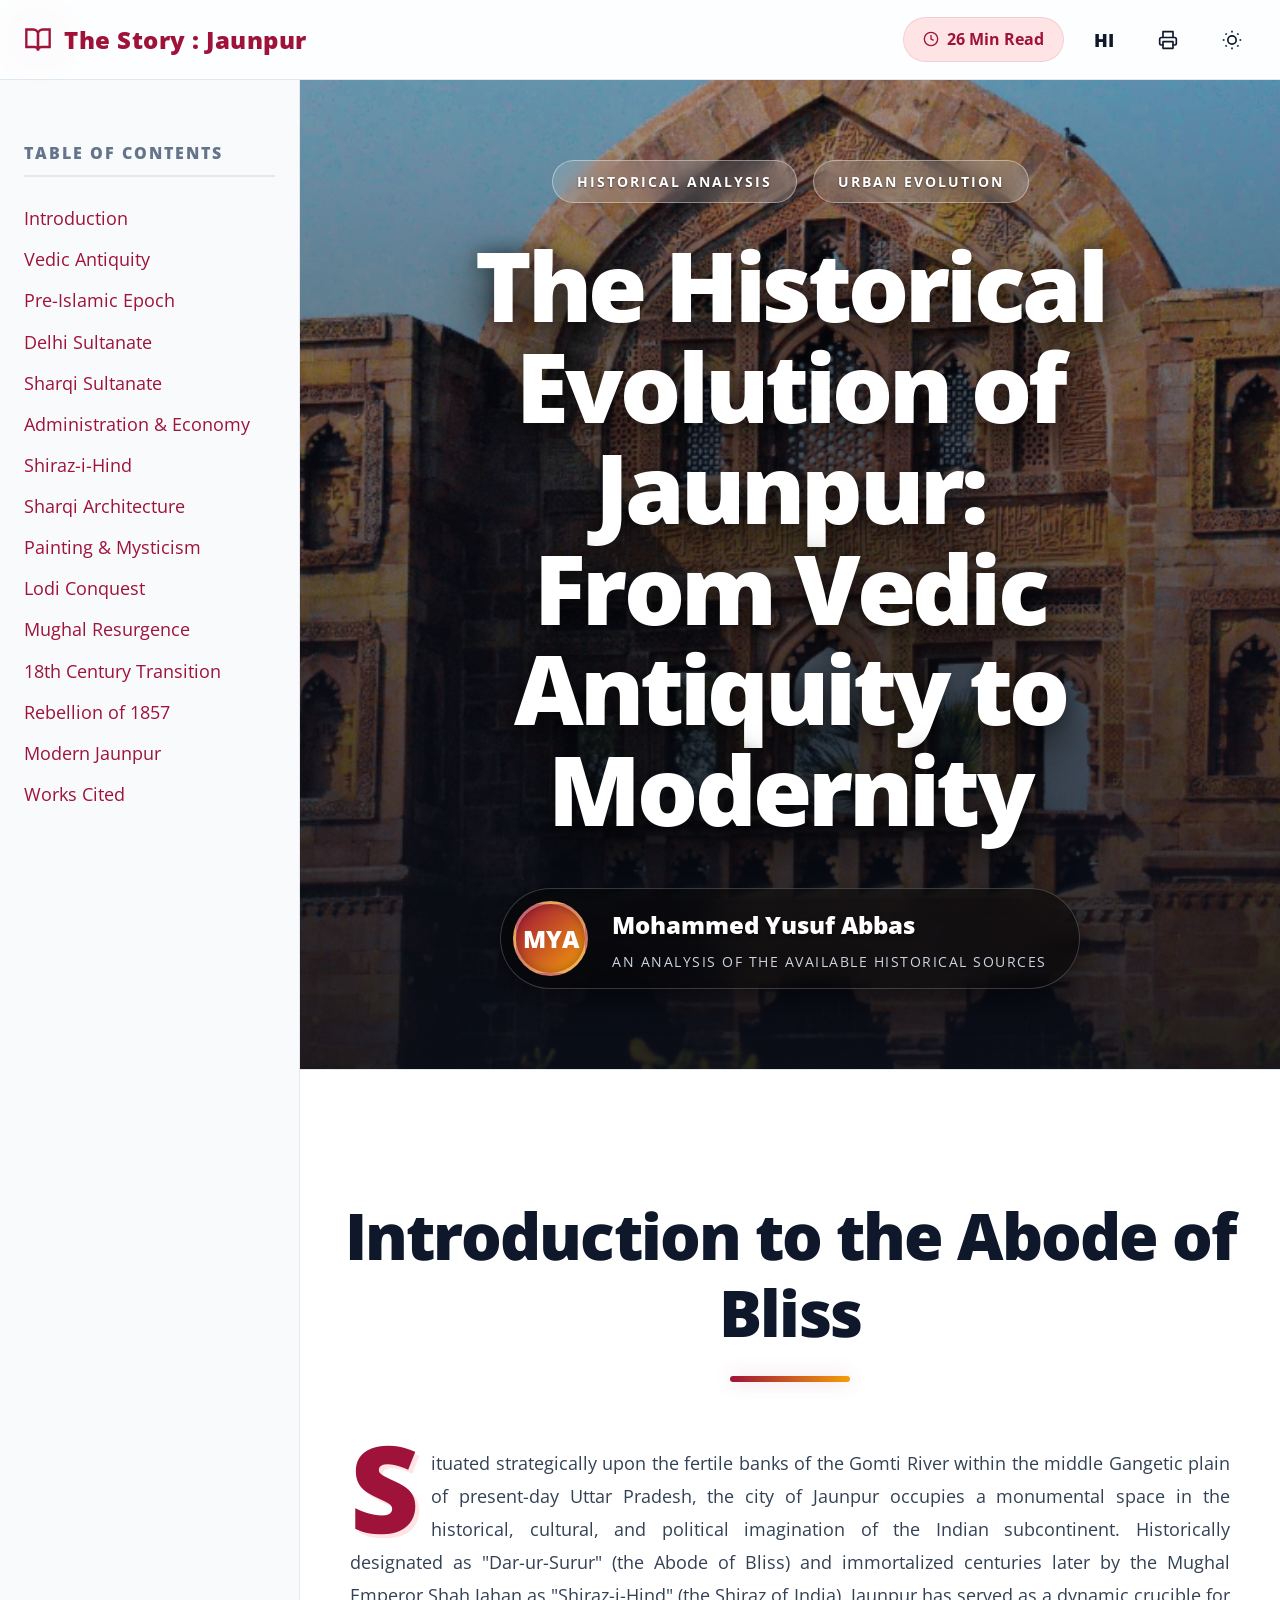
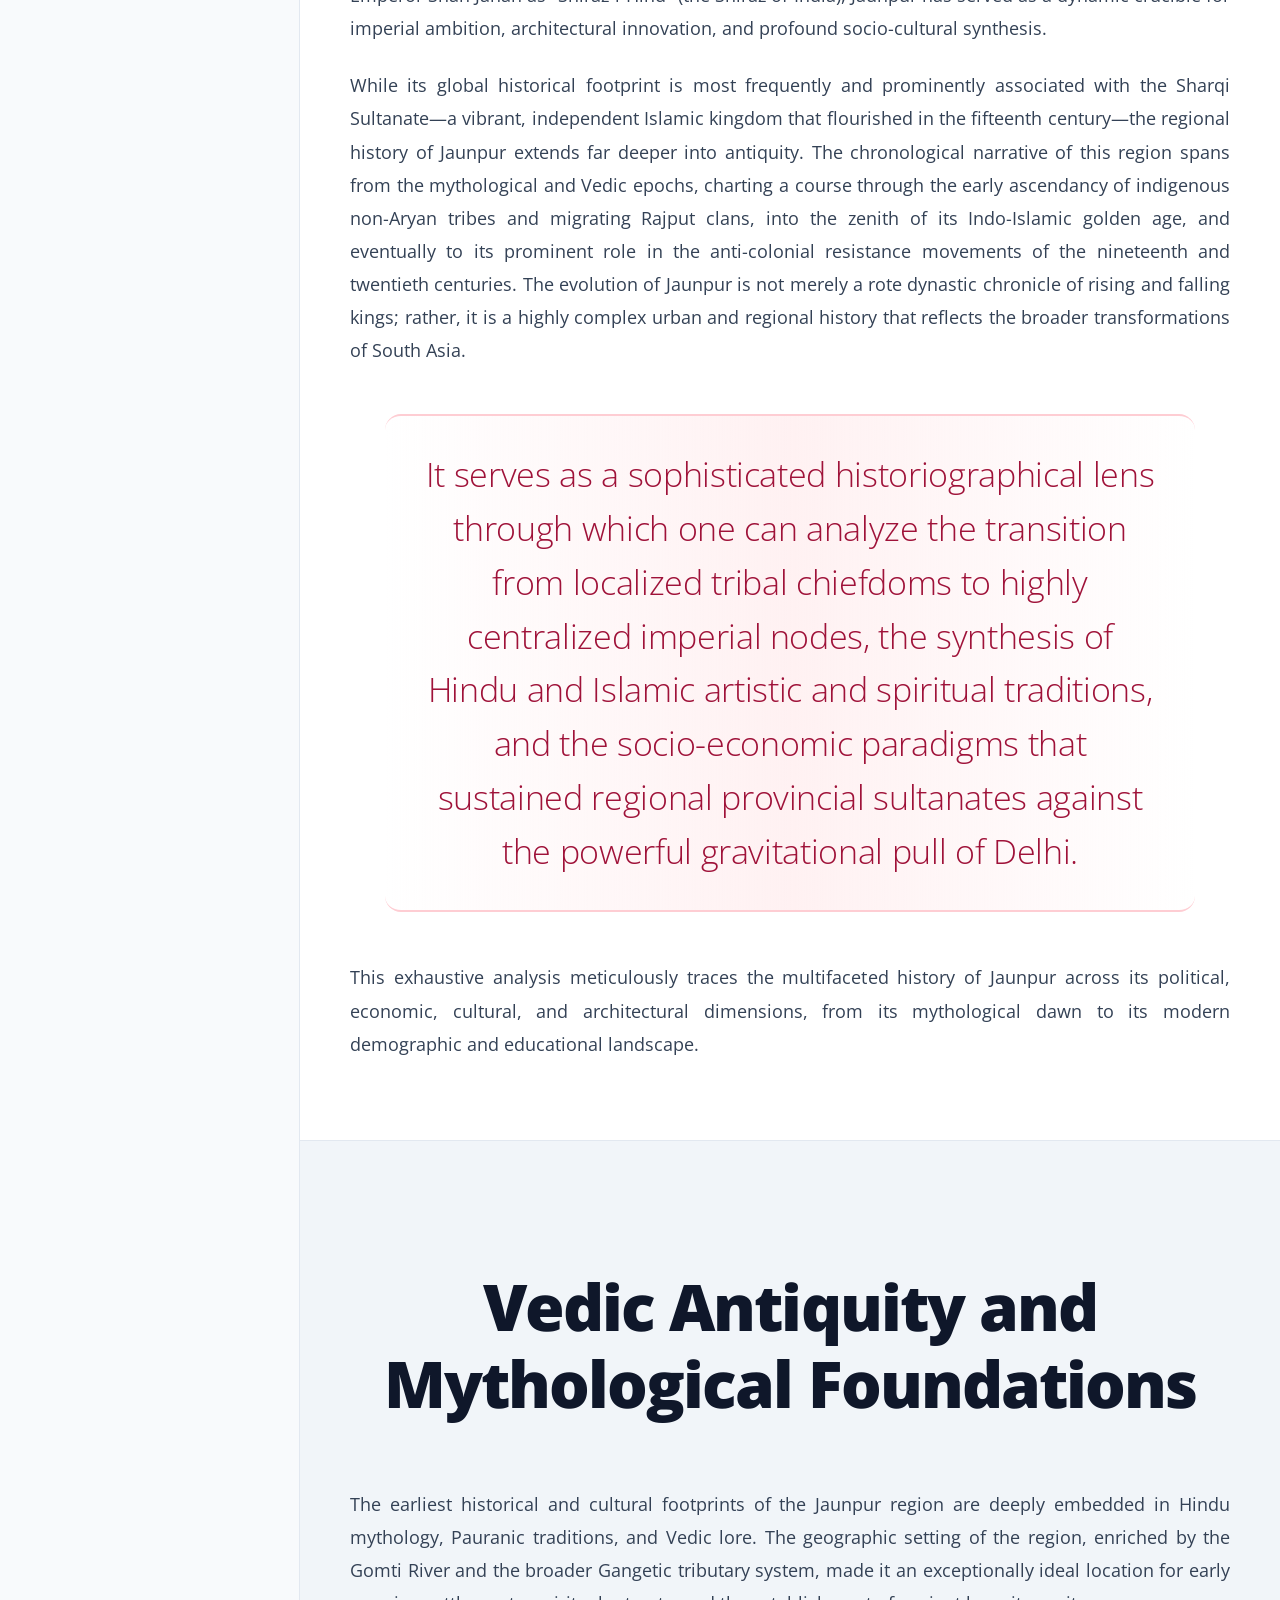
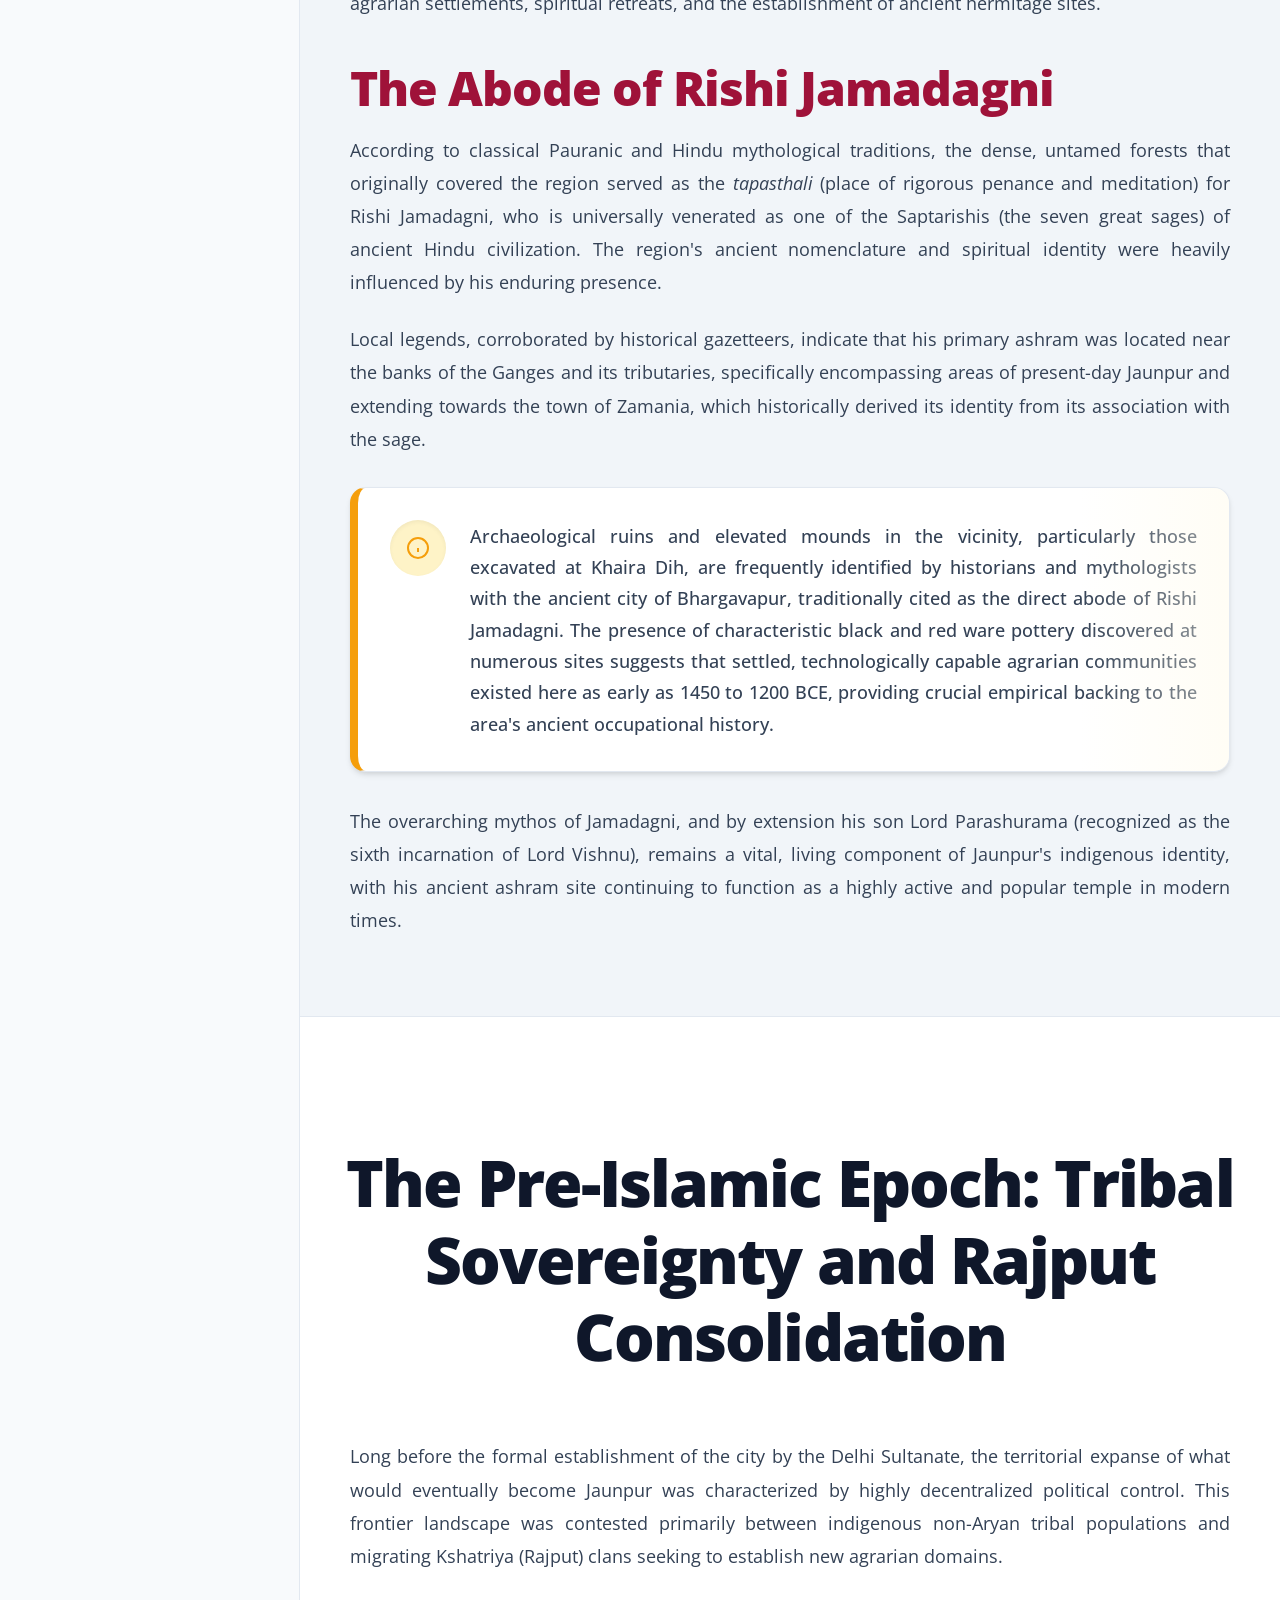
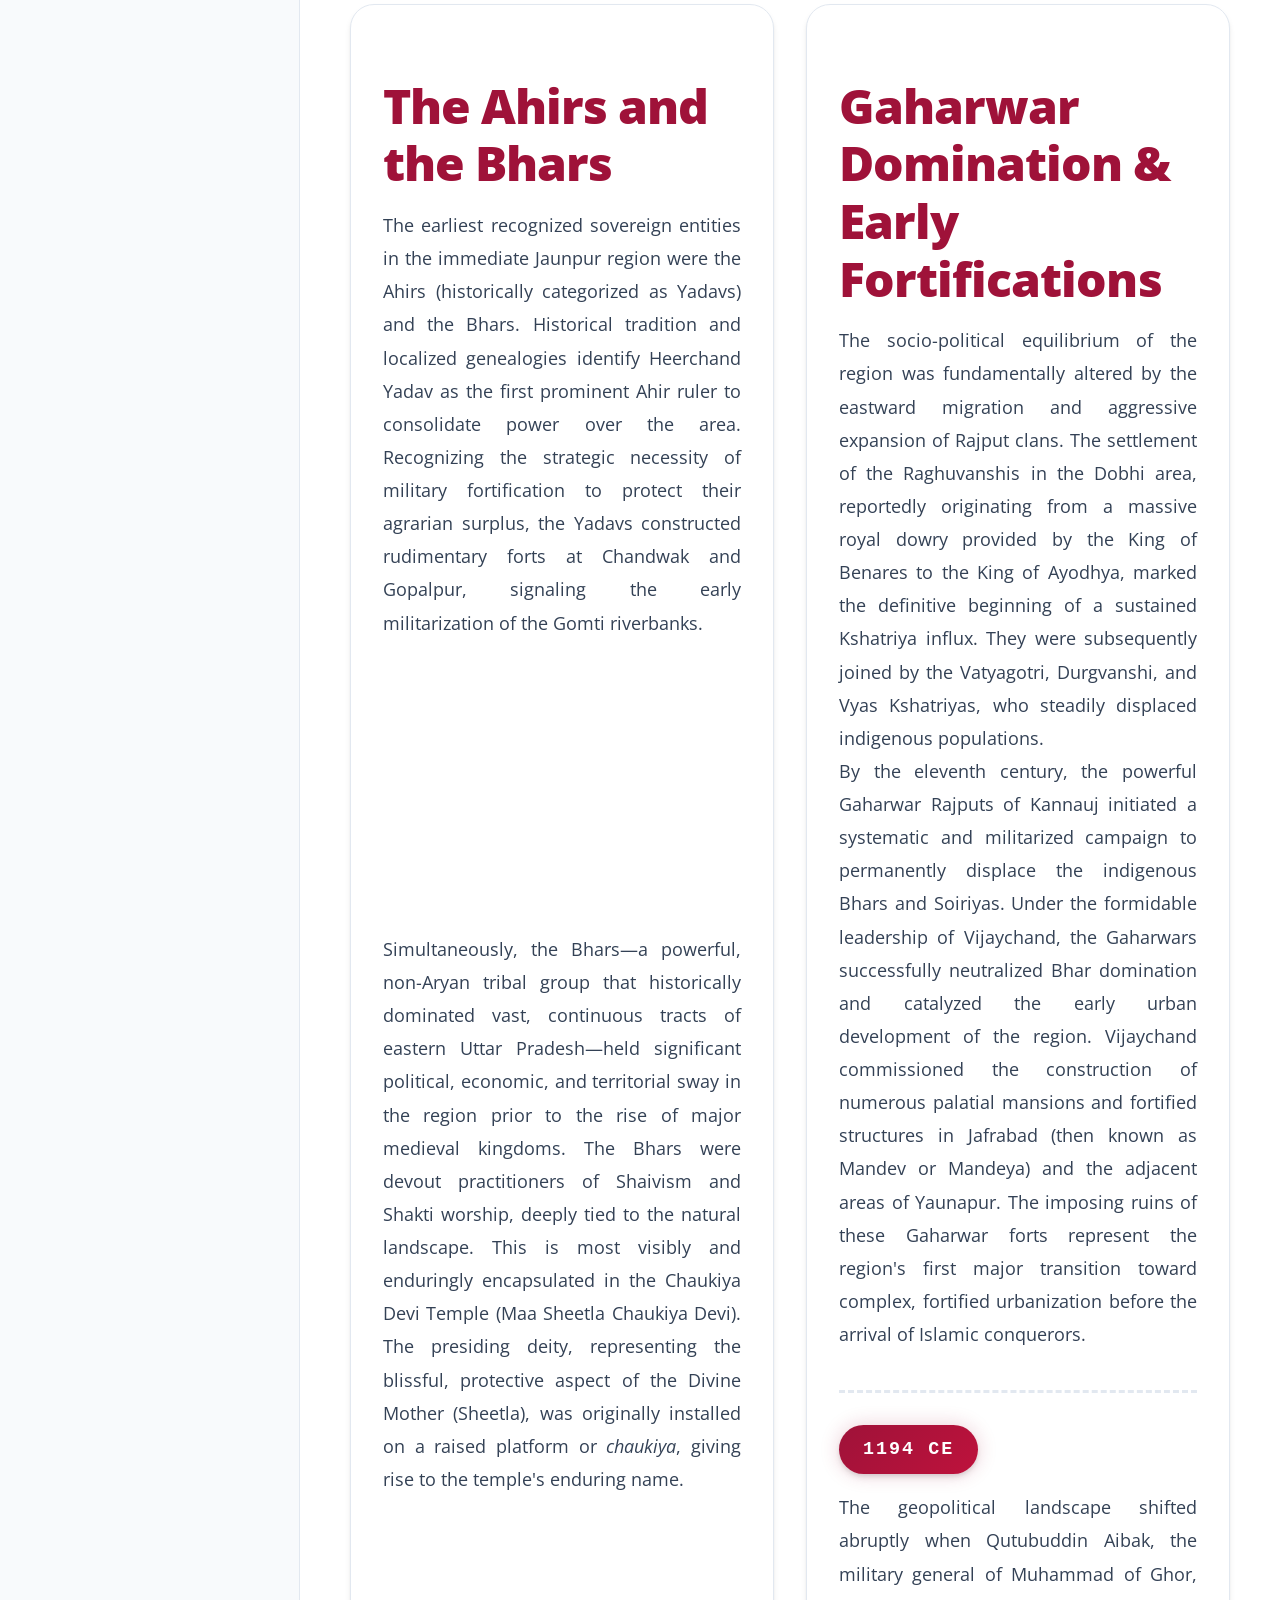
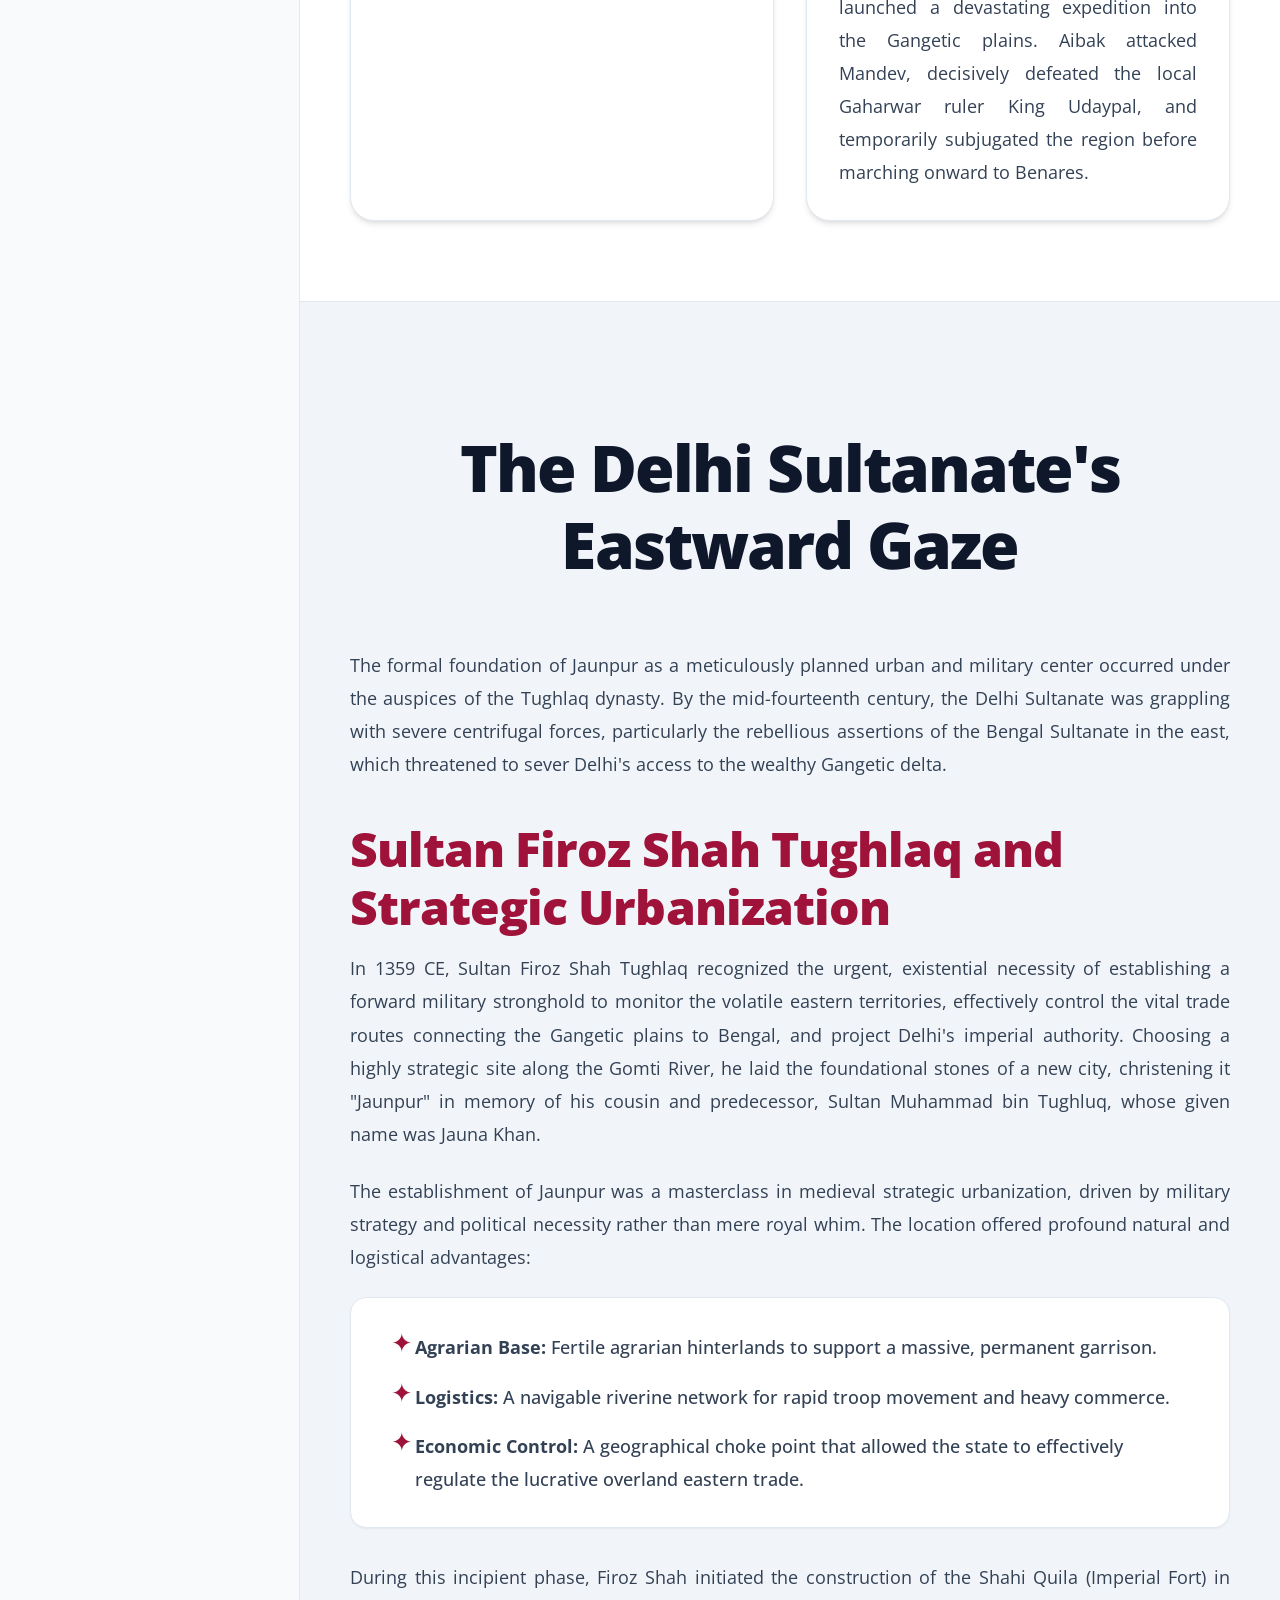
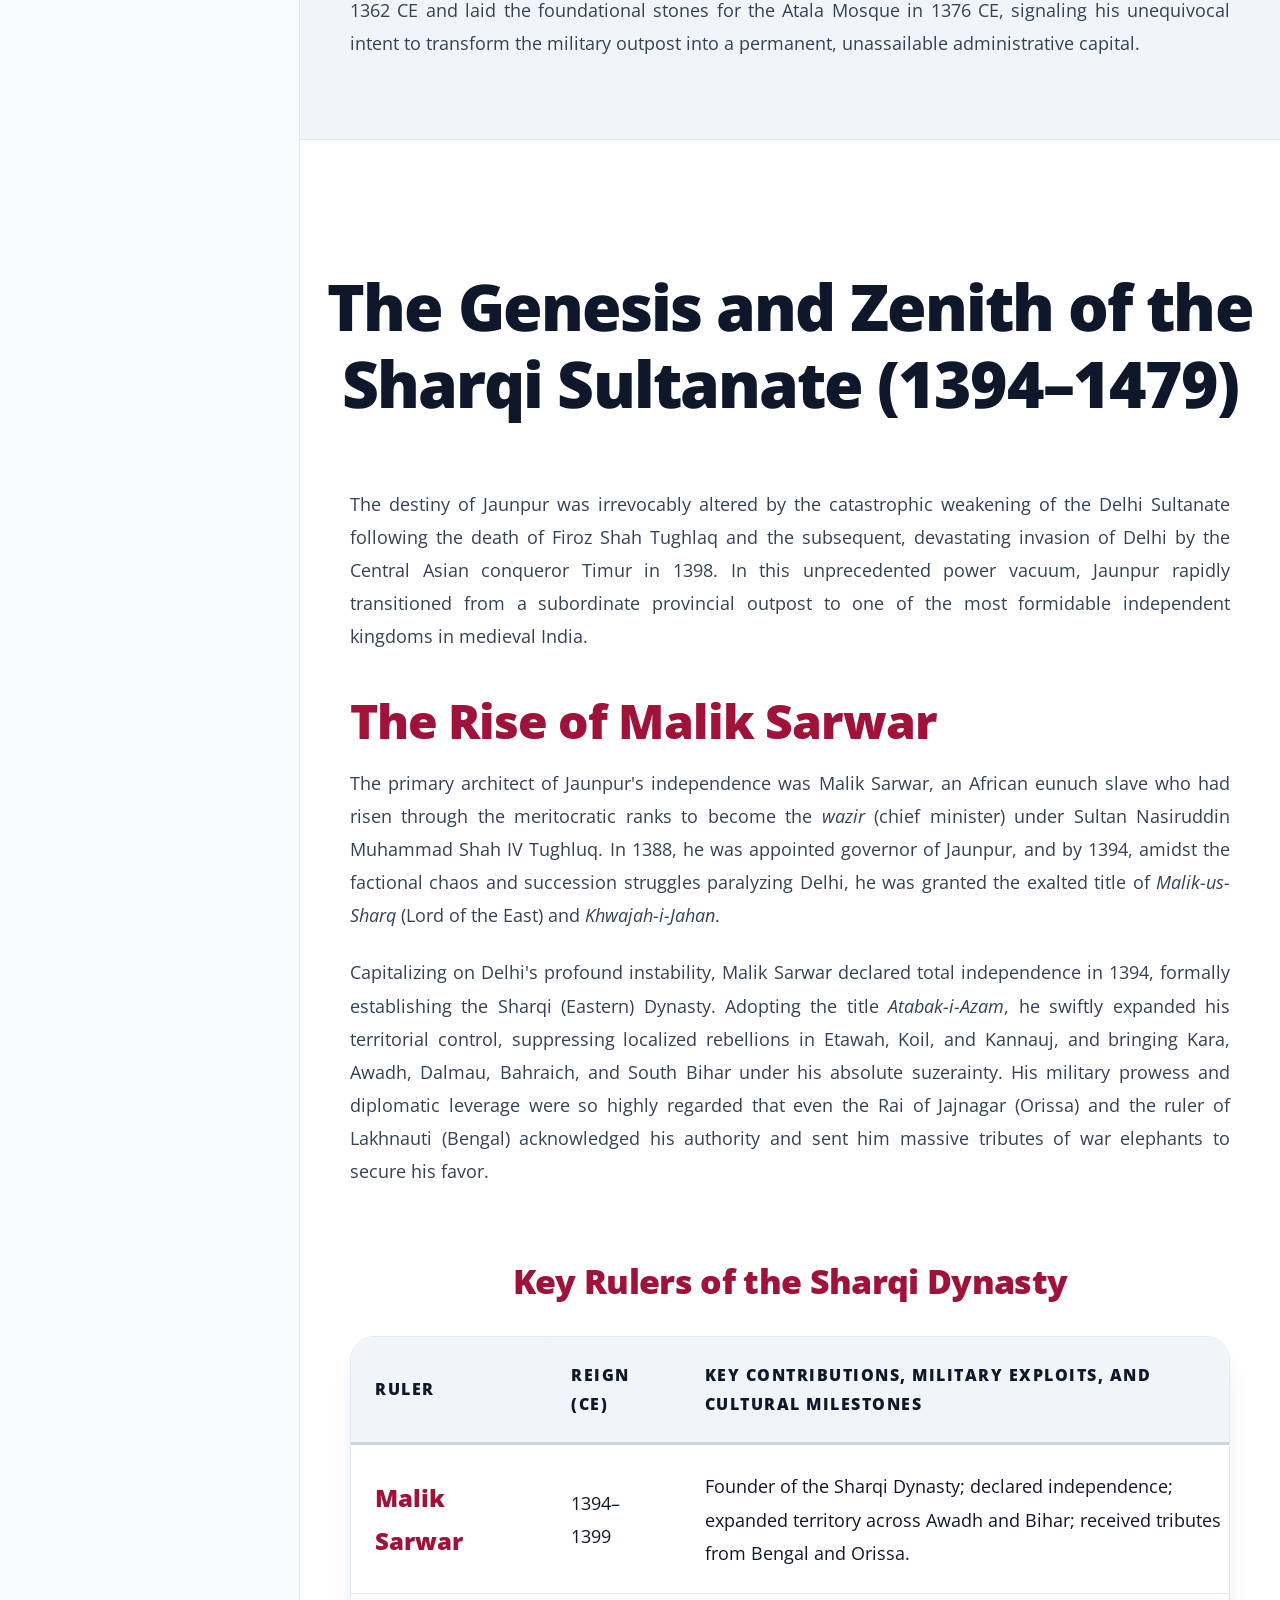
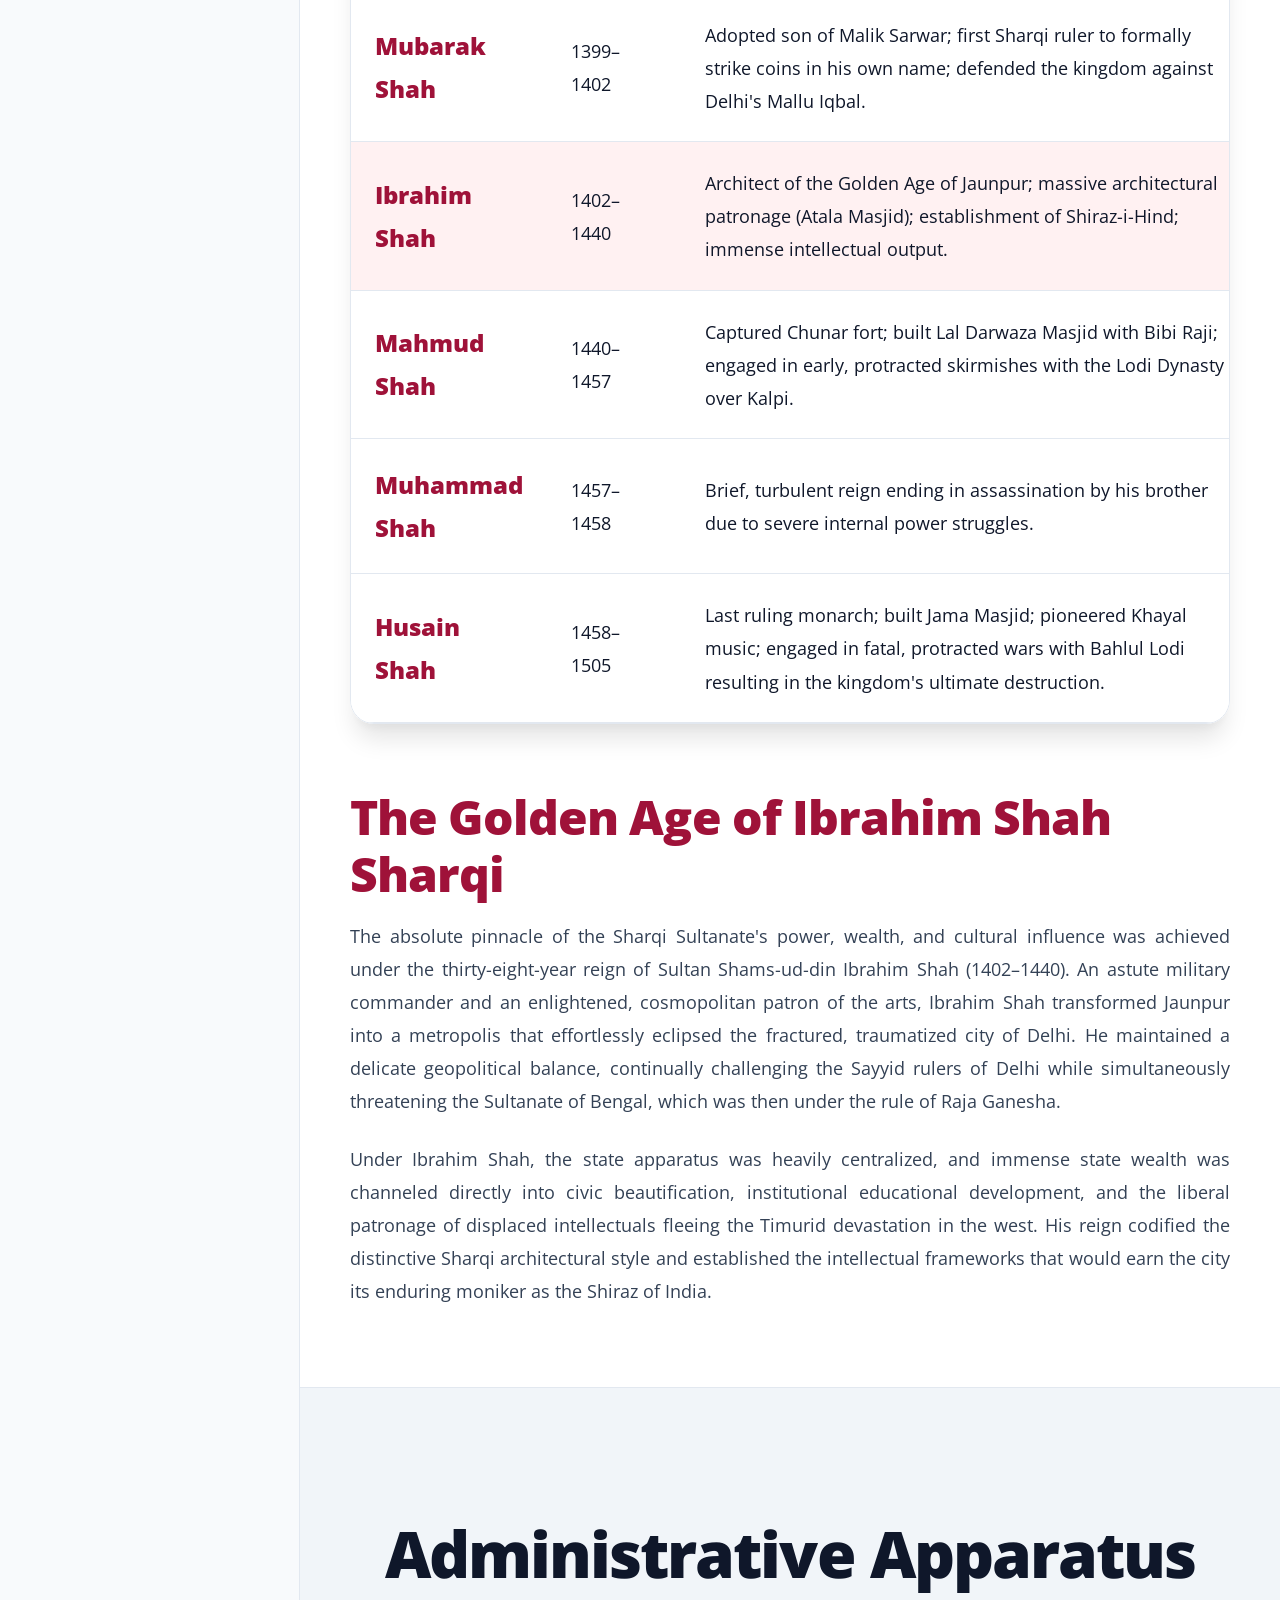
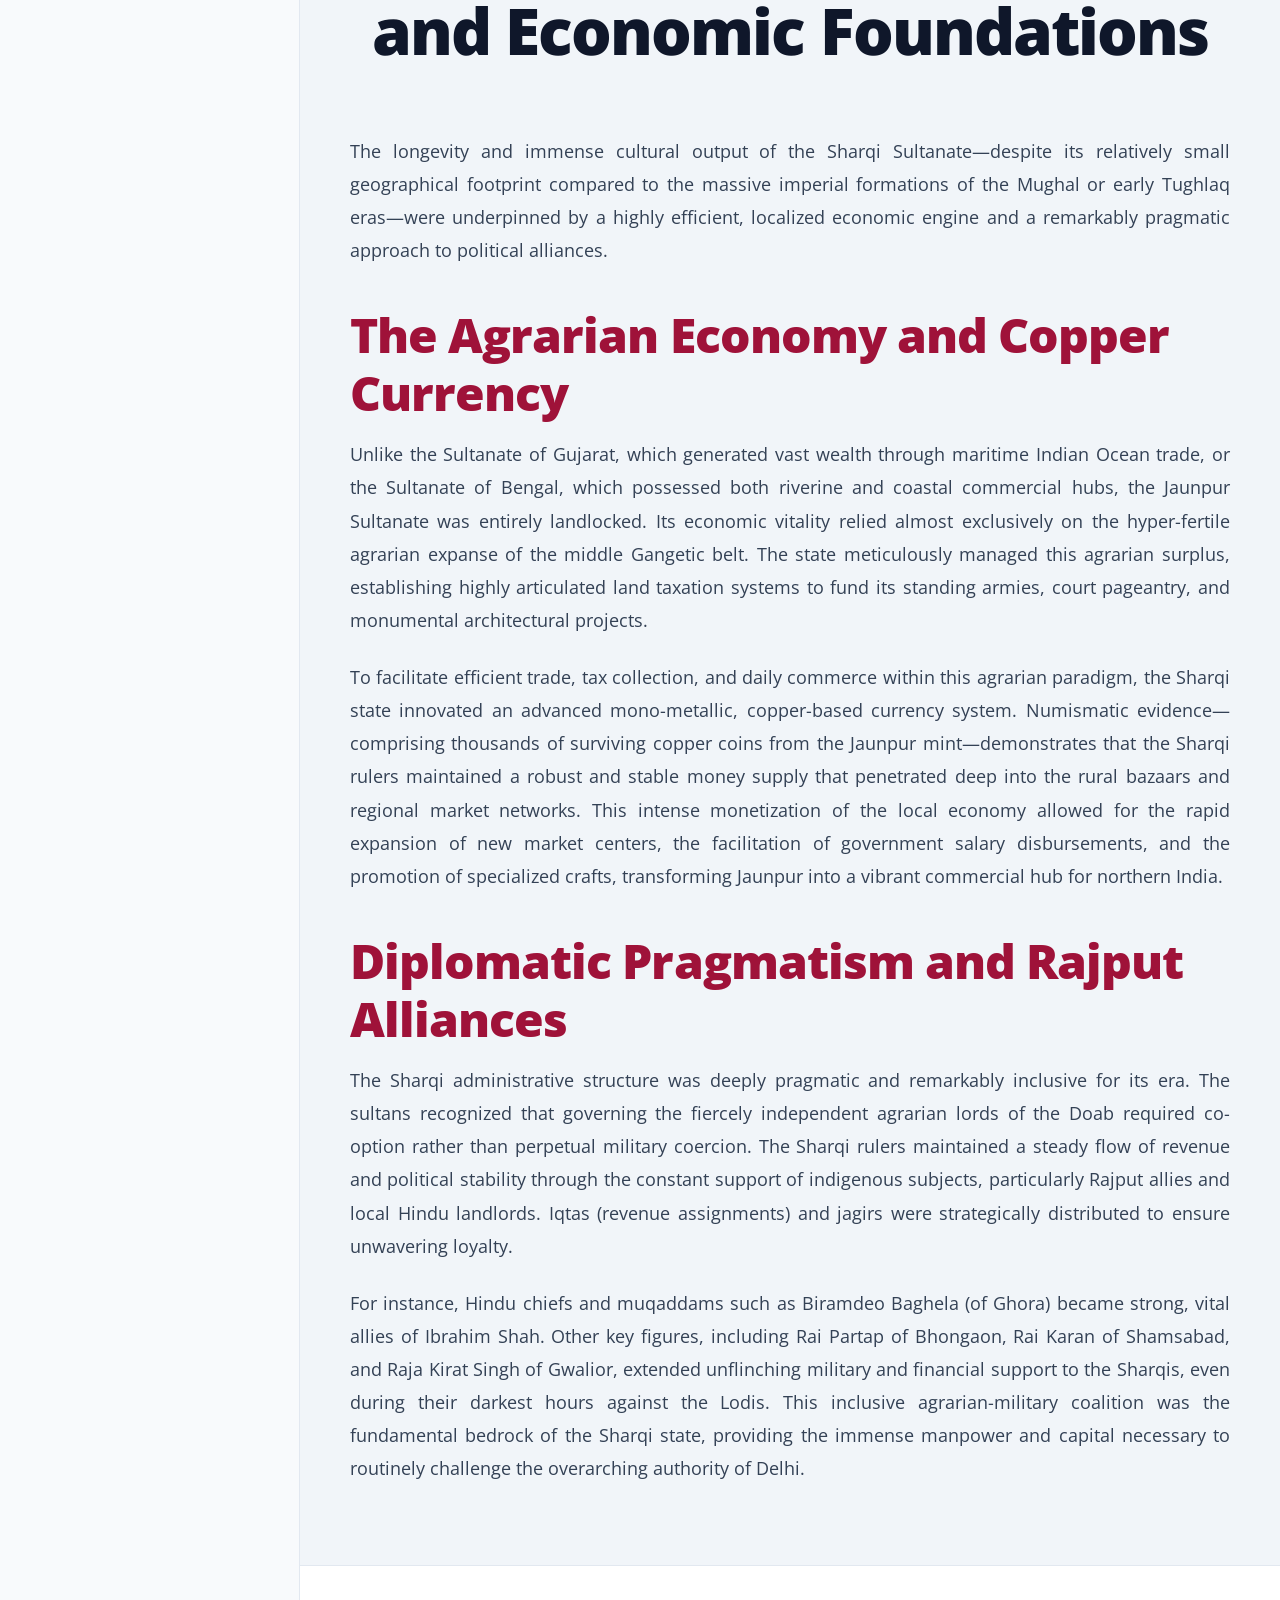
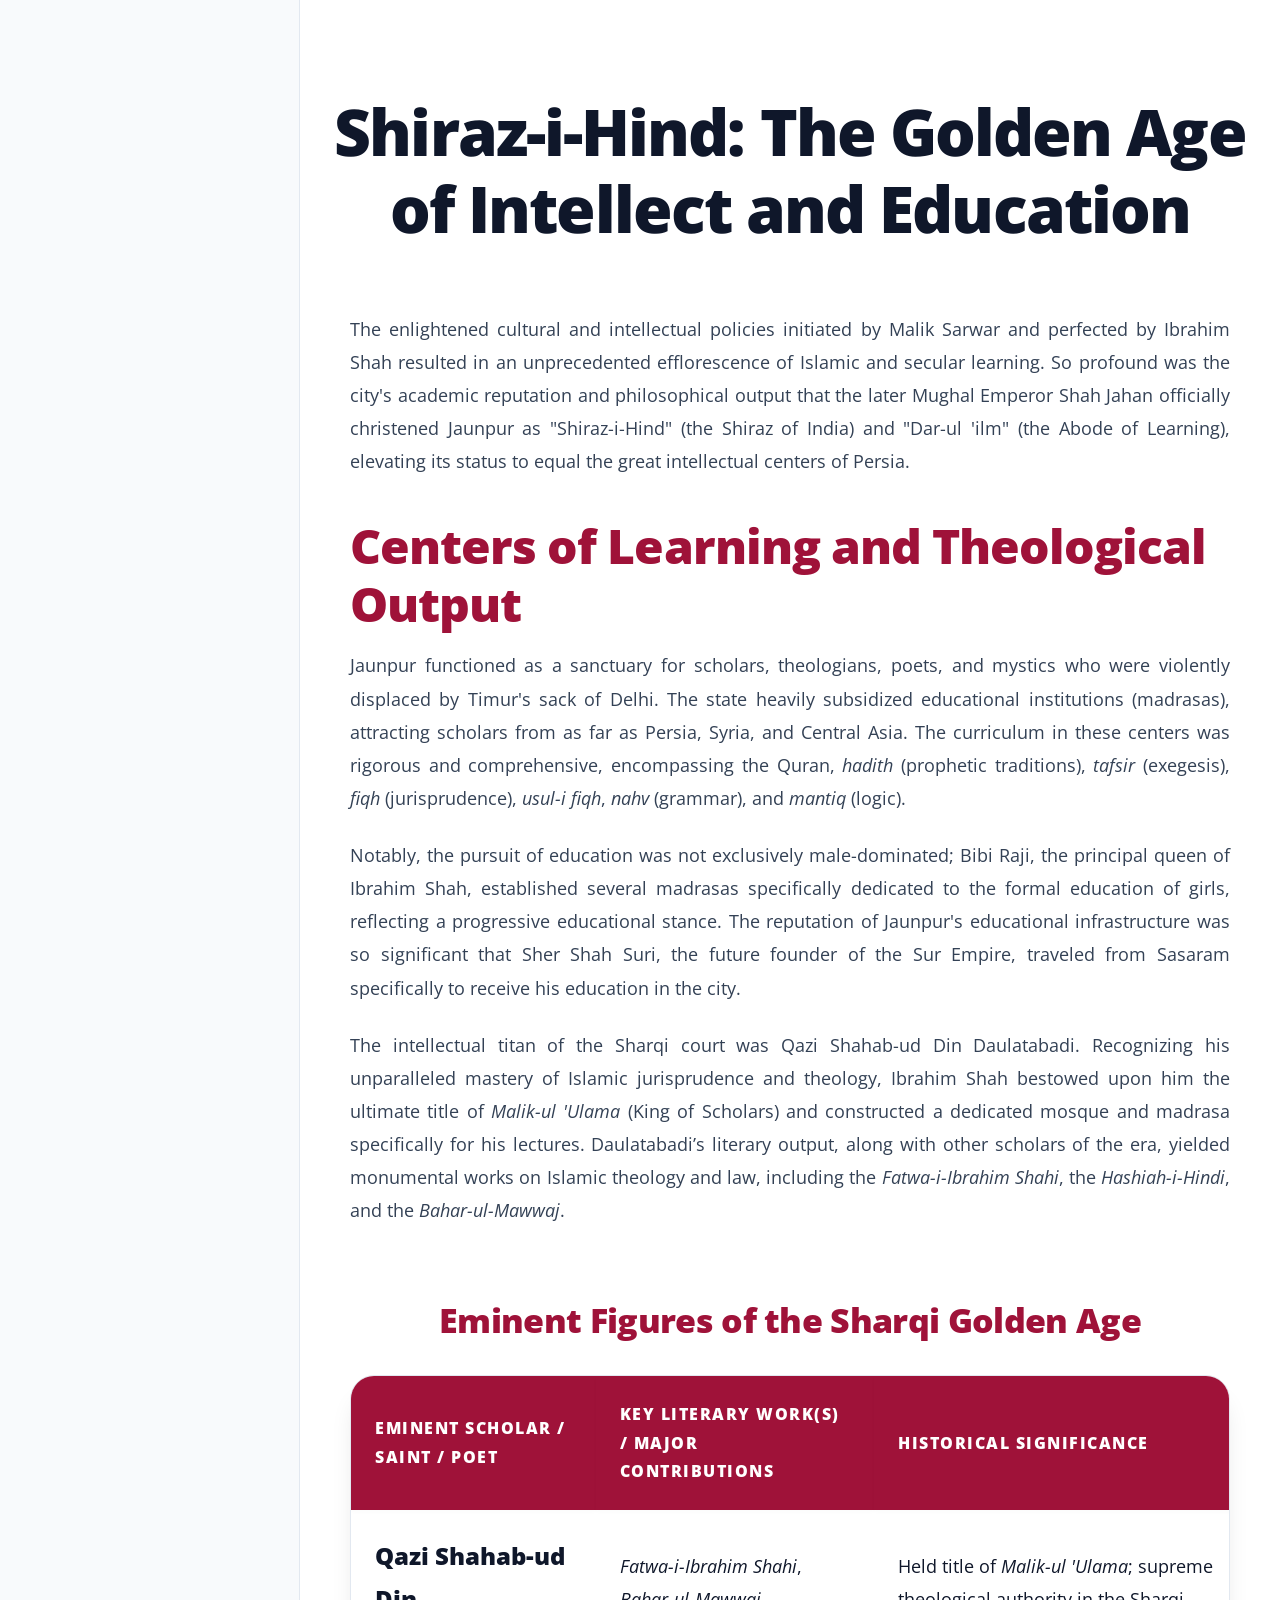
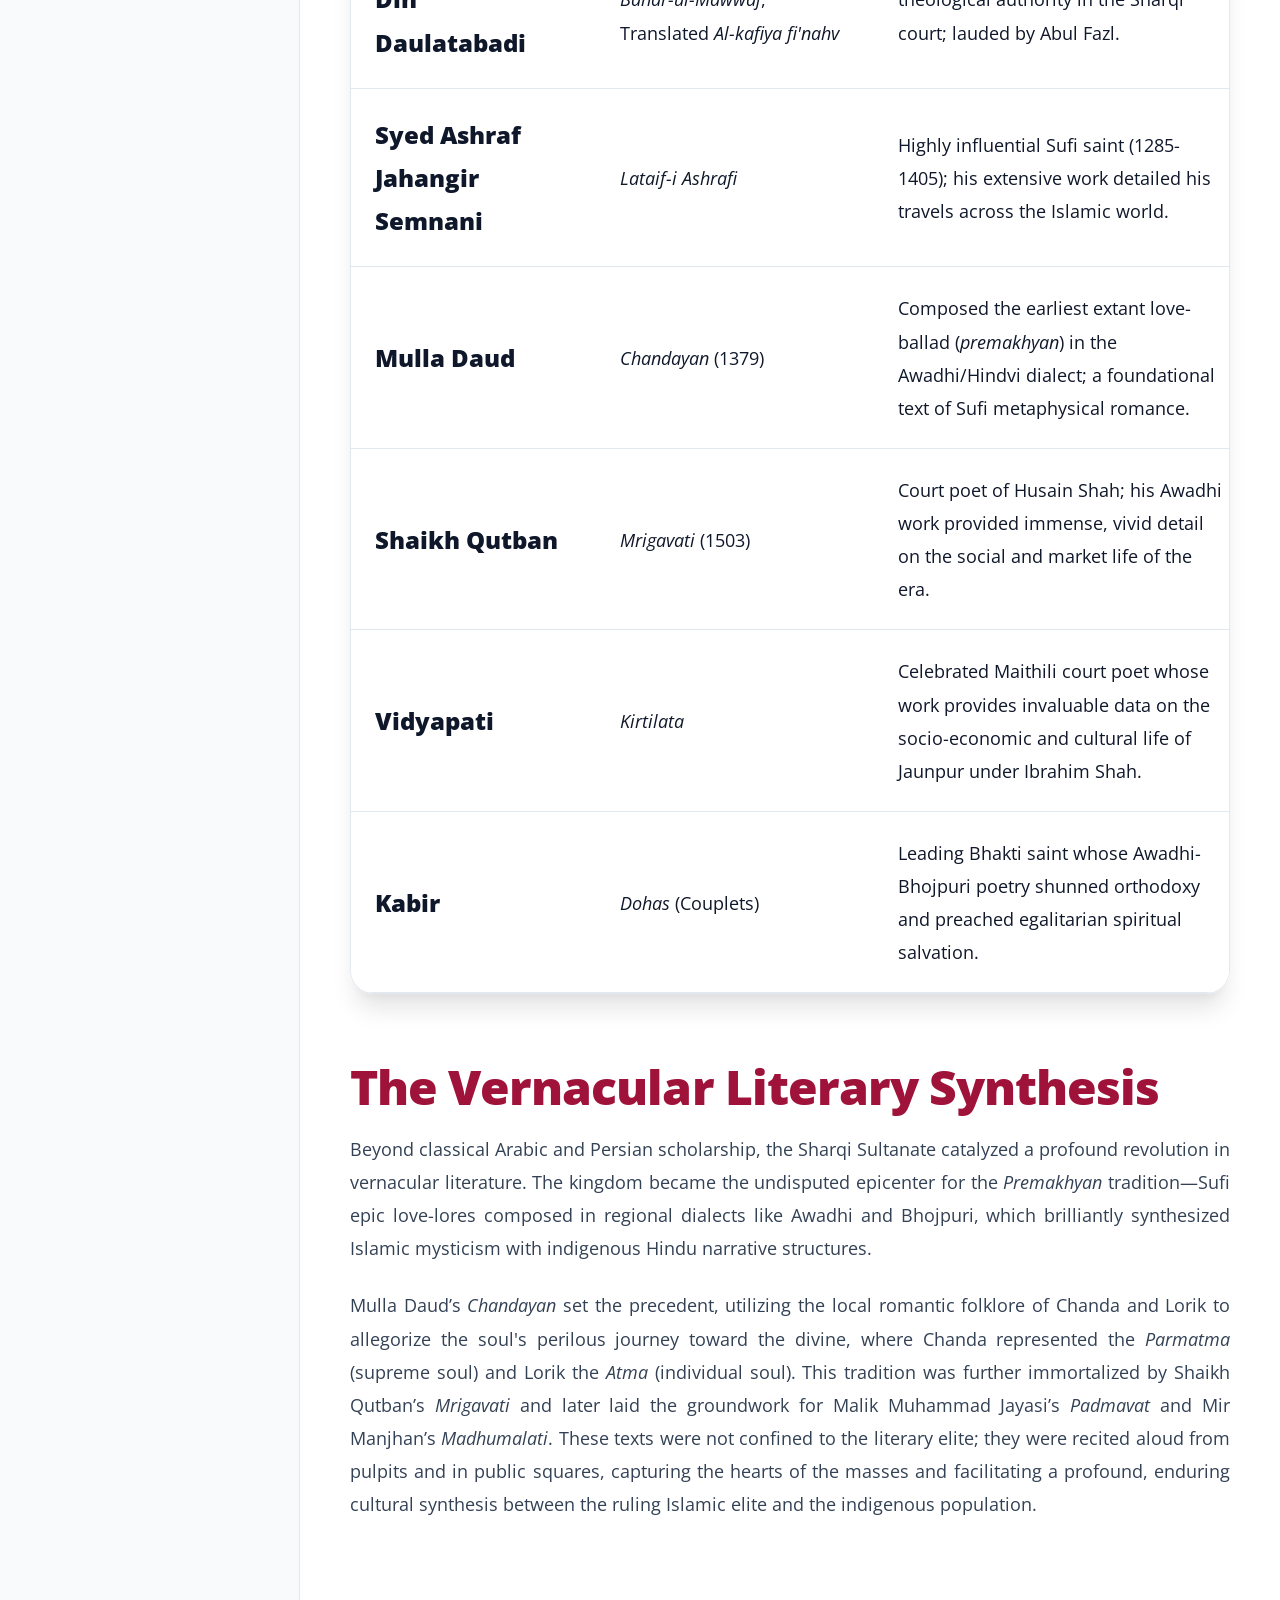
==== commit 6543d7fa: "Update print statement from 'Hello' to 'Goodbye'" ====
--- a/index.html
+++ b/index.html
@@ -43,6 +43,8 @@
                     <svg viewBox="0 0 24 24" width="16" height="16" stroke="currentColor" stroke-width="2" fill="none"><circle cx="12" cy="12" r="10"></circle><polyline points="12 6 12 12 16 14"></polyline></svg>
                     <span>Calculating...</span>
                 </div>
+
+                <a href="index_hi.html" class="theme-btn lang-toggle" aria-label="Switch to Hindi" title="Switch to Hindi" style="font-weight: 800; text-decoration: none;">HI</a>
 
                 <button id="print-btn" class="theme-btn" aria-label="Print Document" title="Print Document">
                     <svg viewBox="0 0 24 24" width="20" height="20" stroke="currentColor" stroke-width="2" fill="none" stroke-linecap="round" stroke-linejoin="round">
@@ -384,7 +386,7 @@
                                 <div class="card-grid-container">
                                     <article class="architecture-card">
                                         <h4>The Atala Masjid</h4>
-                                        <p>Considered the absolute magnum opus of Sharqi architecture, the Atala Masjid was completed by Ibrahim Shah in 1408 CE. It was built upon the foundations originally laid by Firoz Shah Tughlaq in 1376 CE at the site of the ancient Atala Devi temple, demonstrating pragmatic adaptive reuse. It set the definitive blueprint for the Sharqi aesthetic. The mosque features a grand courtyard flanked by cloisters, an imposing central propylon, and elaborately carved <em>mihrabs</em> (prayer niches) fashioned in black marble. Unique to the Sharqi style, the mosque includes dedicated <em>zanana</em> (women's) enclosures separated by exquisitely carved stone lattice screens, reflecting specific socio-religious spatial dynamics.</p>
+                                        <p>Considered the absolute magnum opus of Sharqi architecture, the Atala Masjid was completed by Ibrahim Shah in 1408 CE. It was built upon the foundations originally laid by Firoz Shah Tughlaq in 1376 CE at the site of the ancient Atala Devi temple(*Disputed?), demonstrating pragmatic adaptive reuse. It set the definitive blueprint for the Sharqi aesthetic. The mosque features a grand courtyard flanked by cloisters, an imposing central propylon, and elaborately carved <em>mihrabs</em> (prayer niches) fashioned in black marble. Unique to the Sharqi style, the mosque includes dedicated <em>zanana</em> (women's) enclosures separated by exquisitely carved stone lattice screens, reflecting specific socio-religious spatial dynamics.</p>
                                     </article>
 
                                     <article class="architecture-card">
@@ -643,4 +645,4 @@
 
     <script src="script.js" defer></script>
 </body>
-</html>+</html>
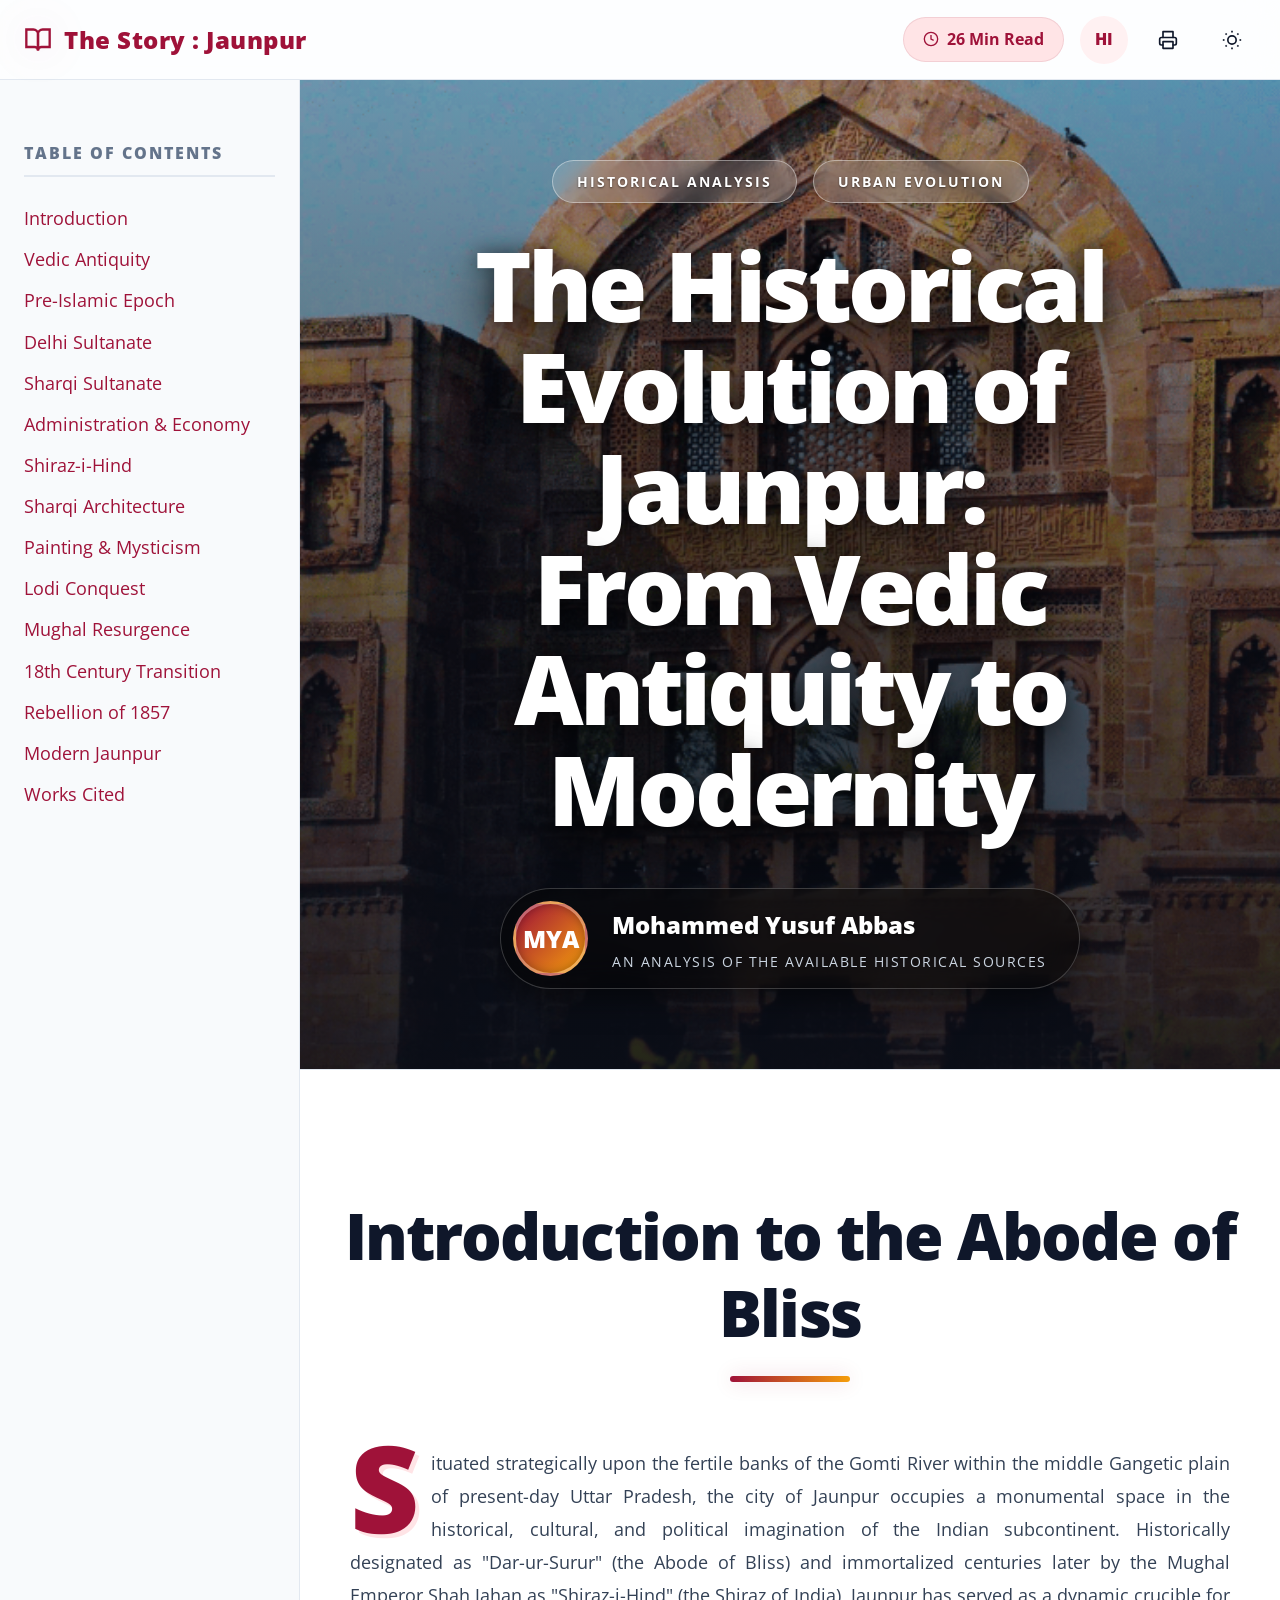
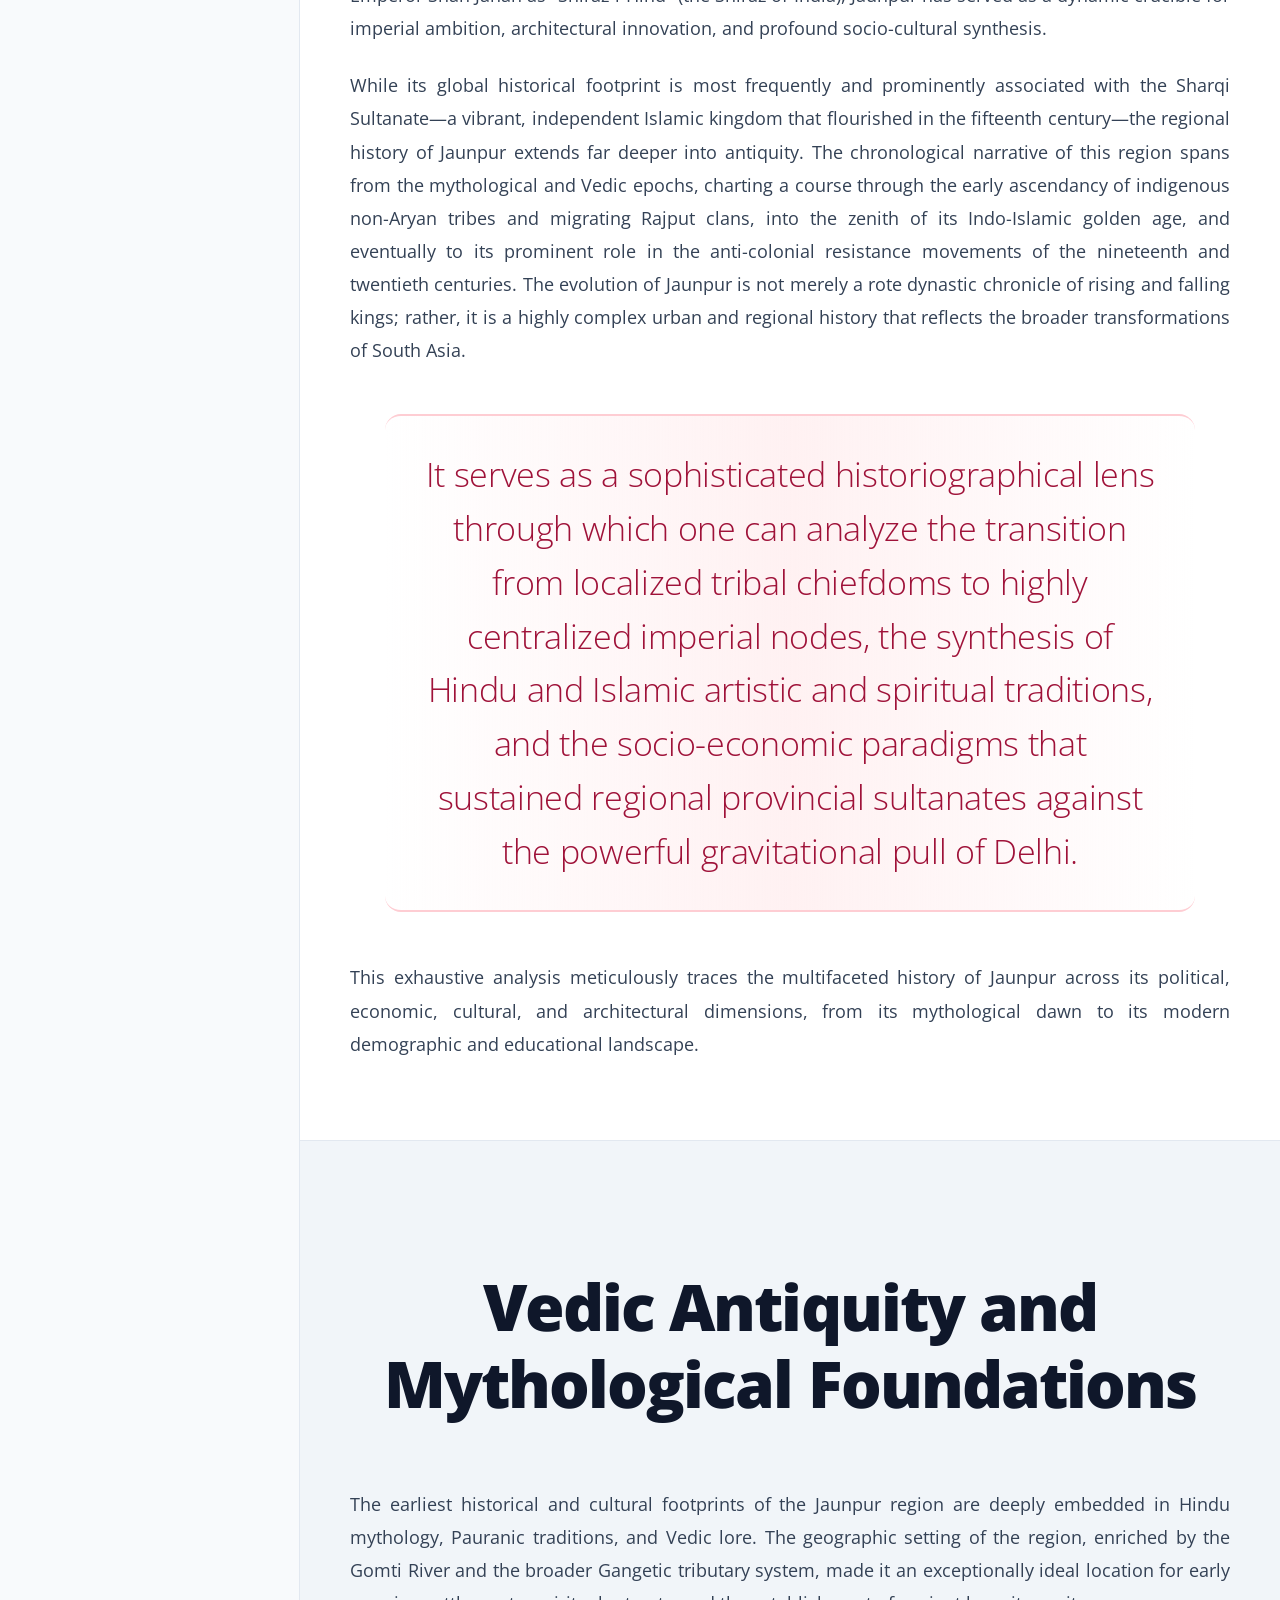
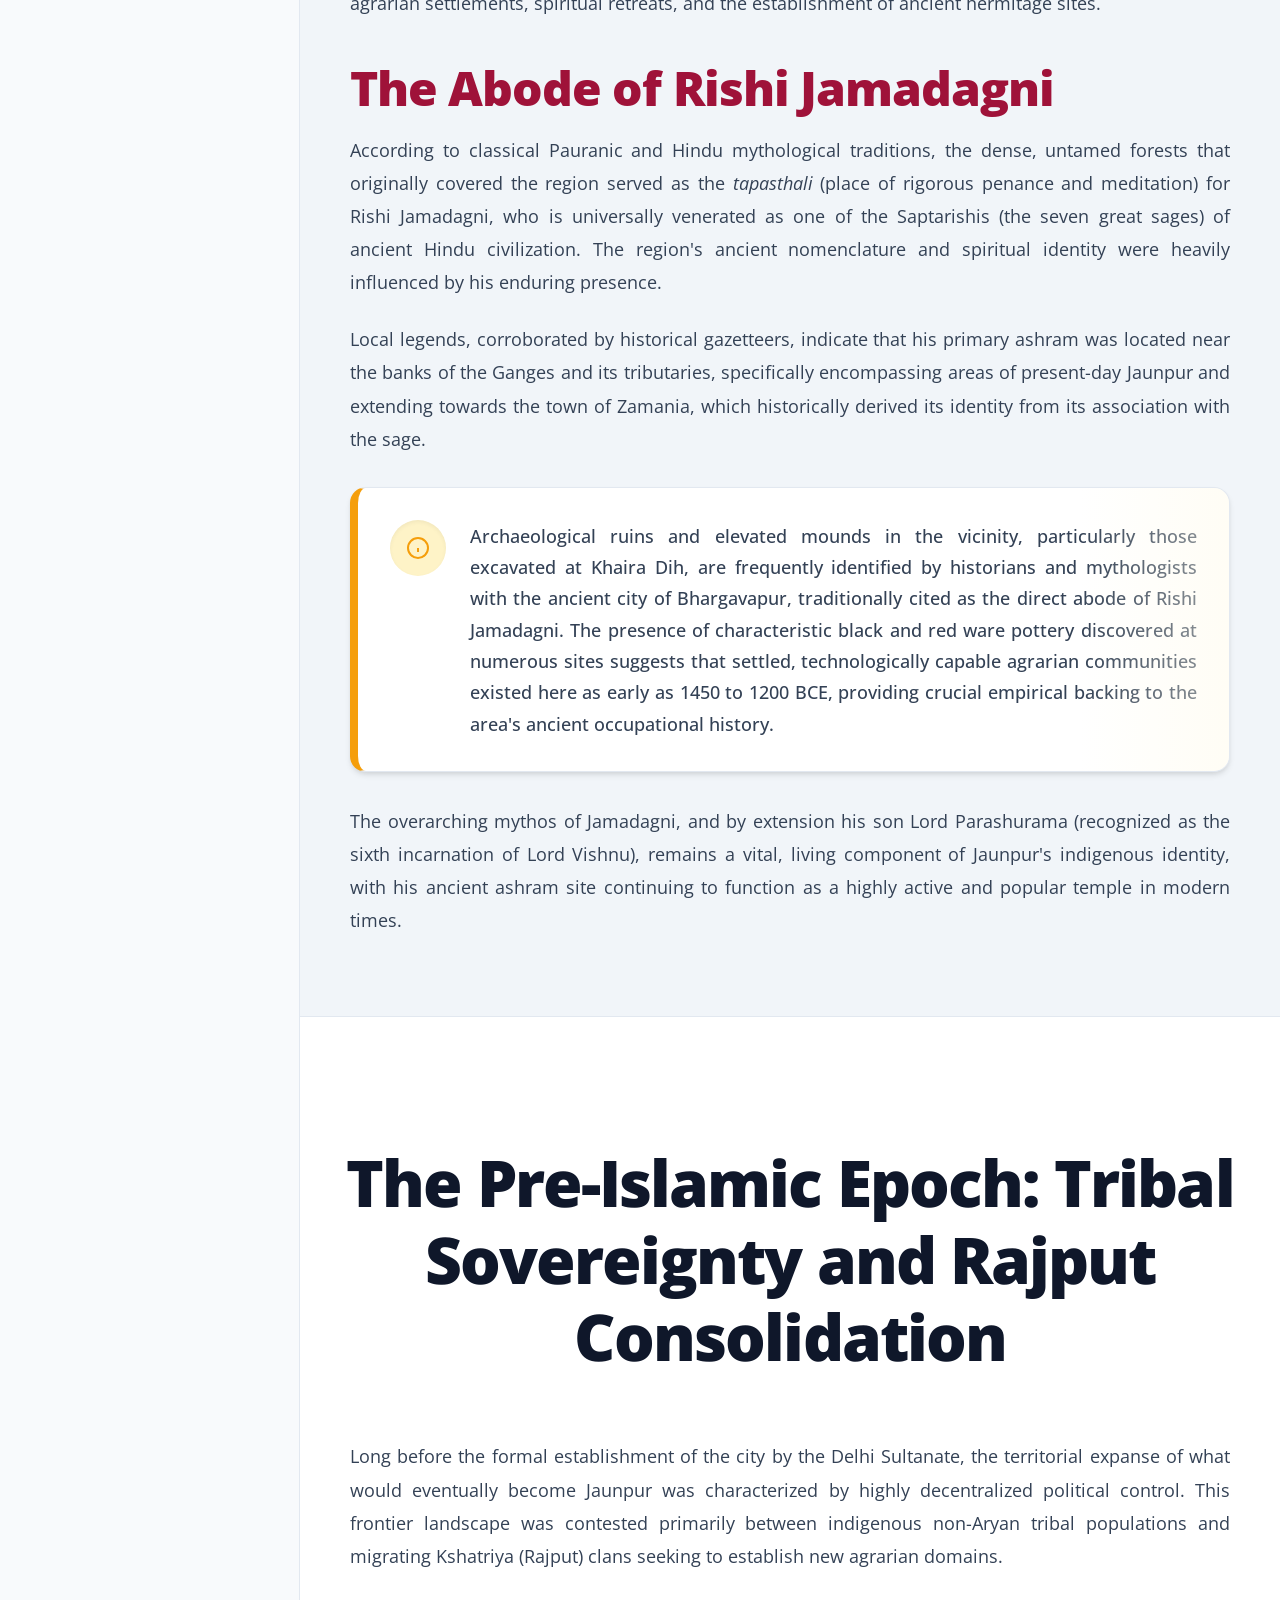
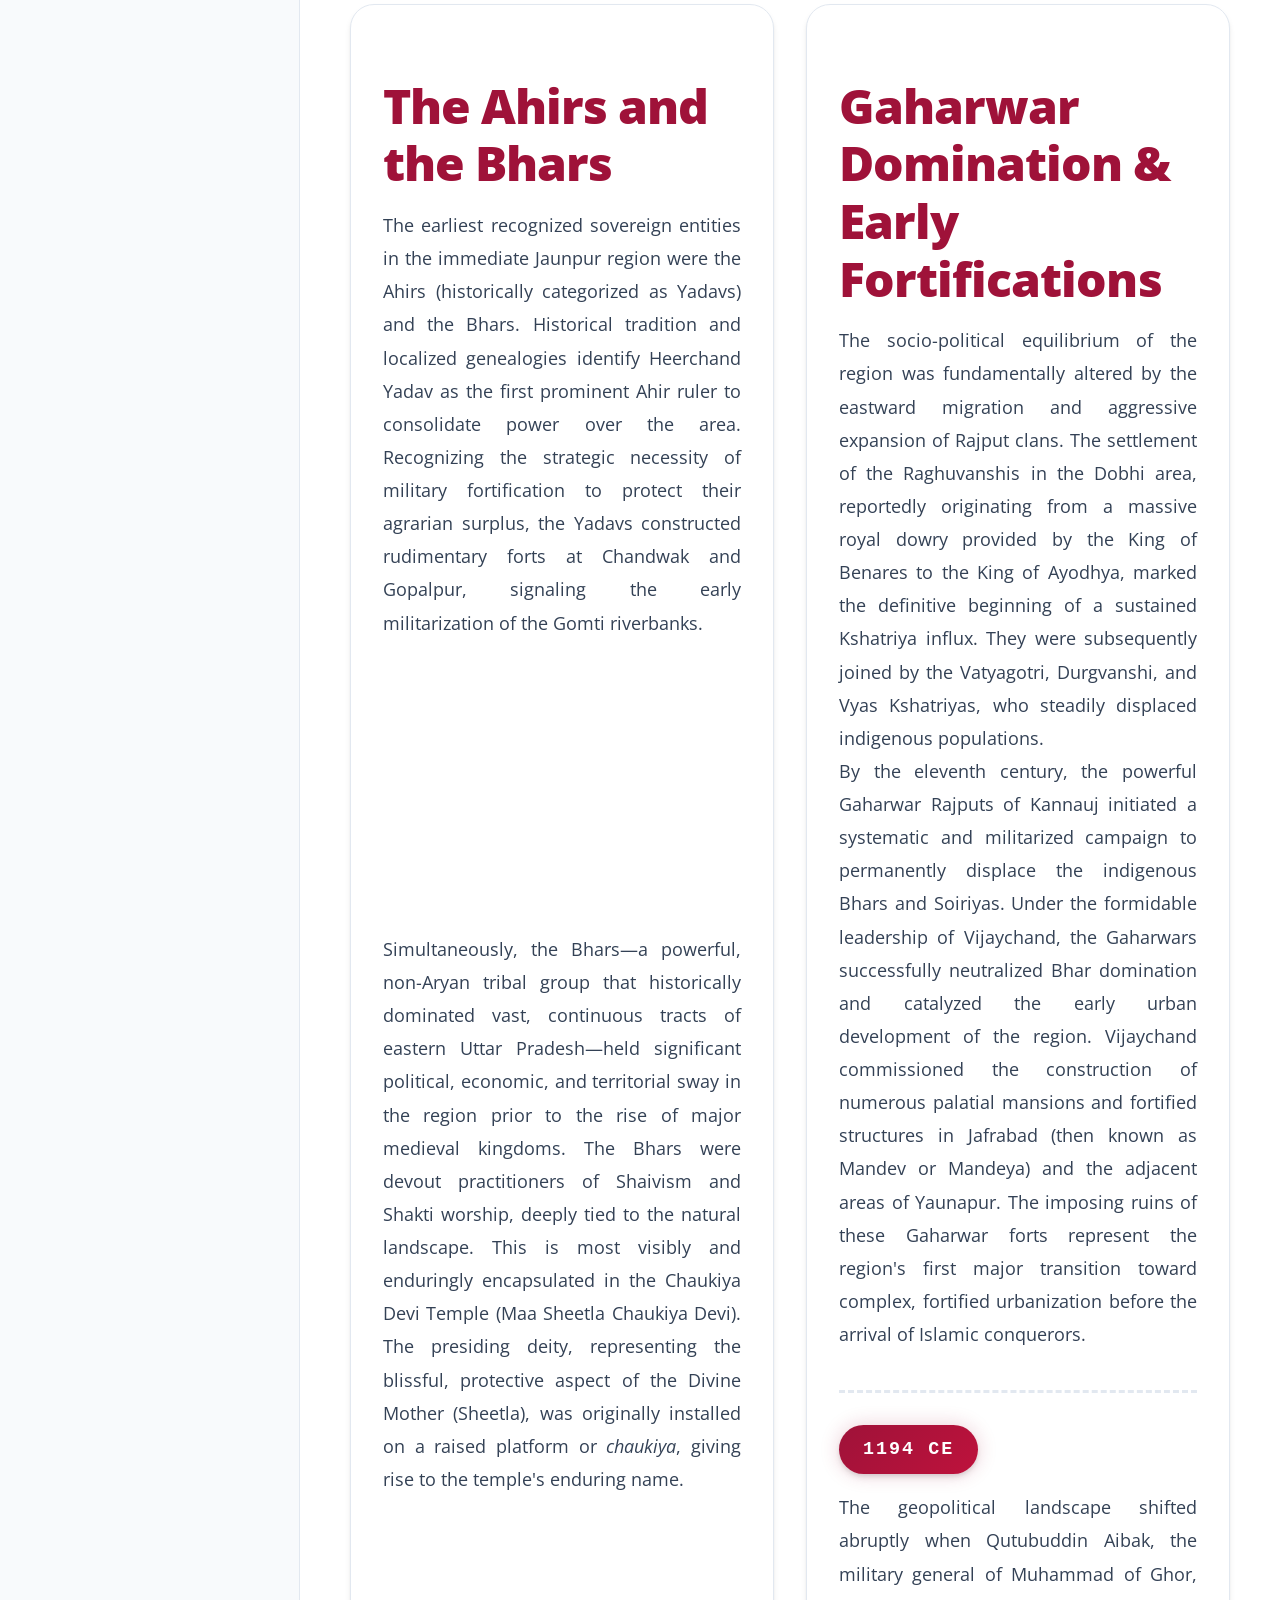
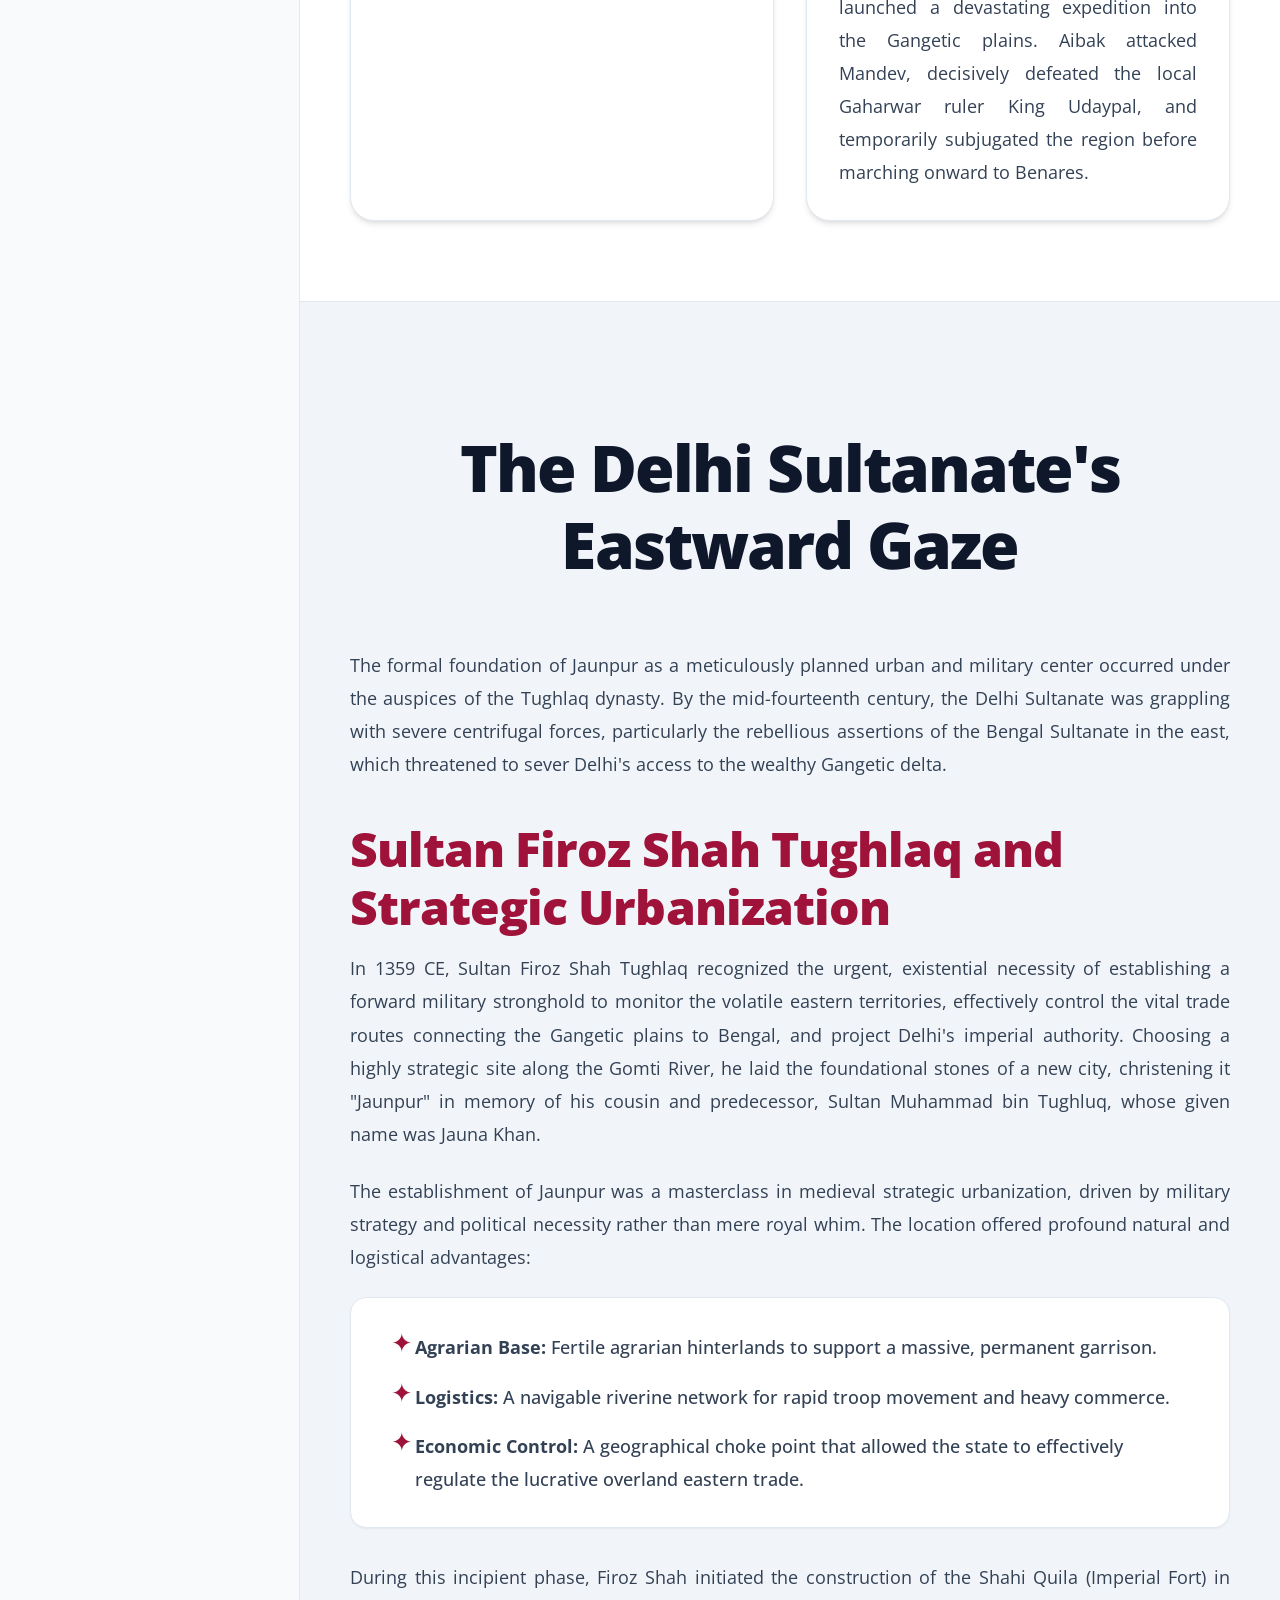
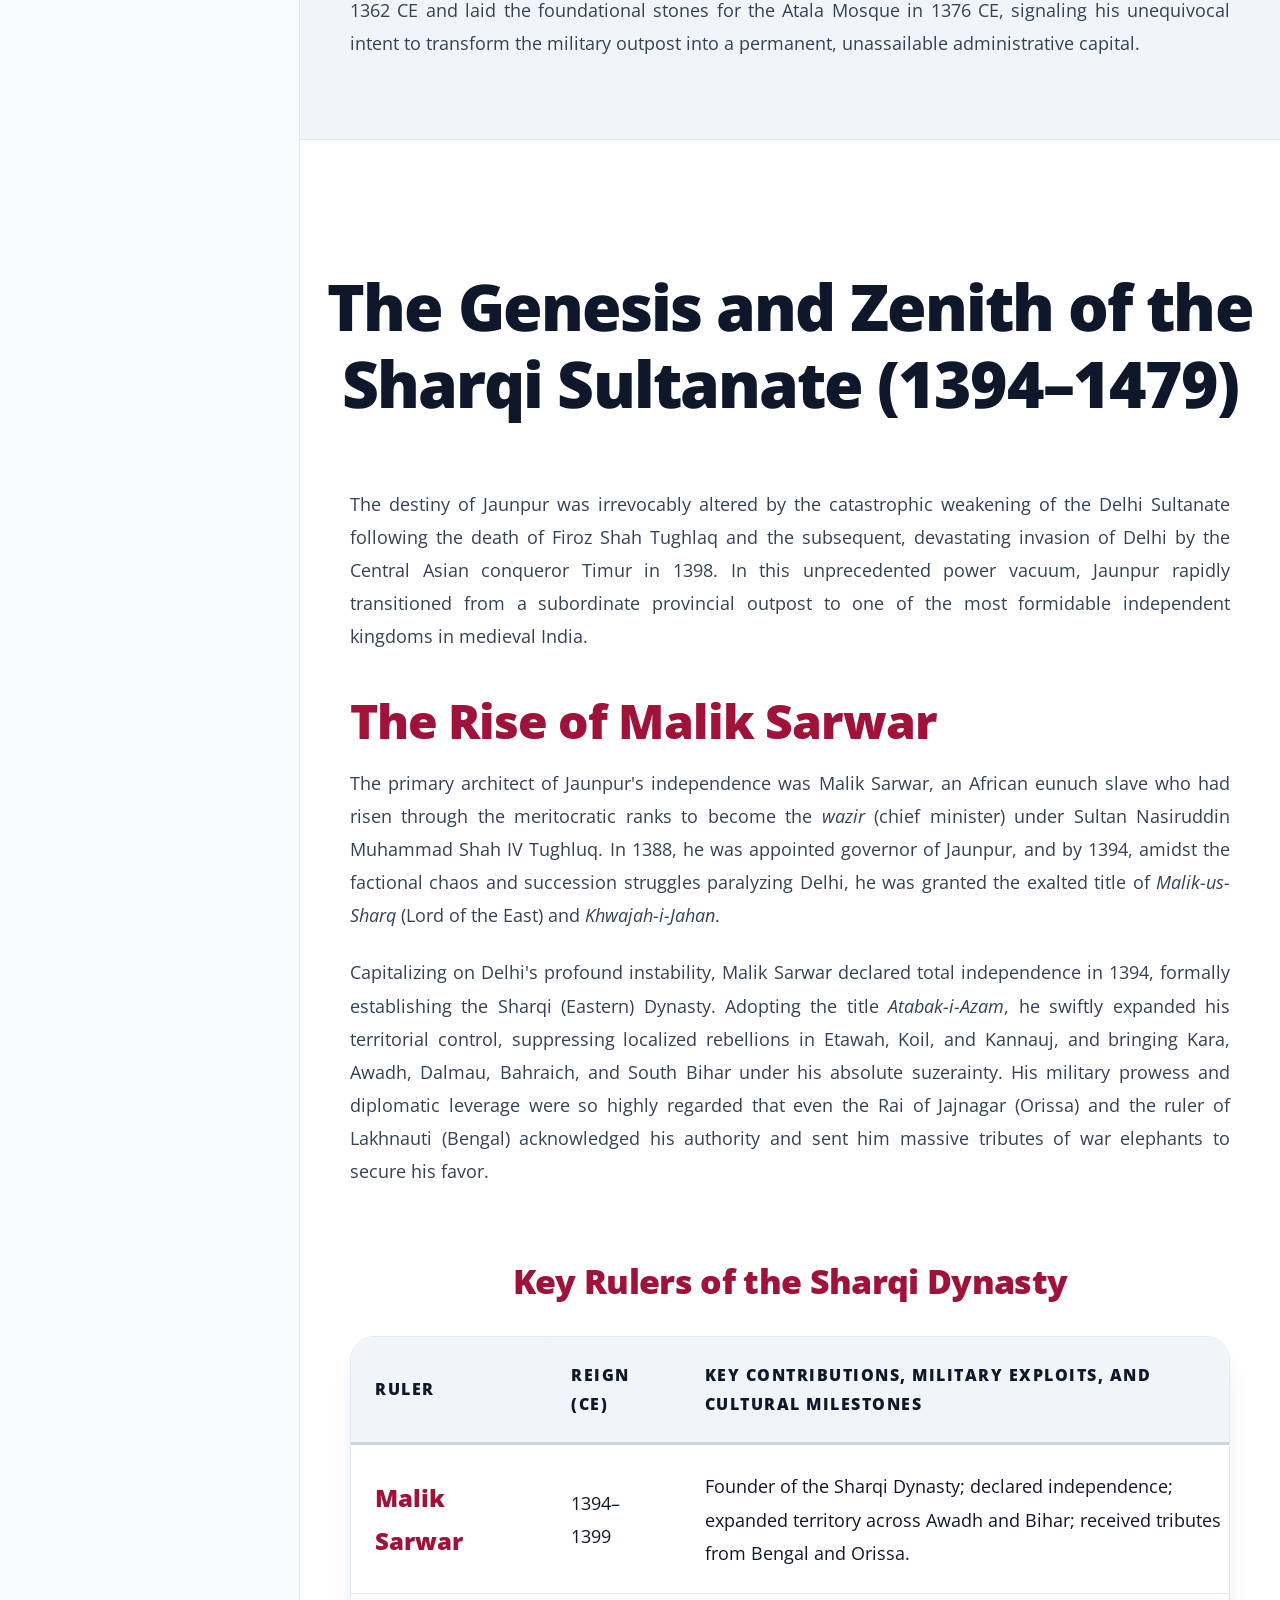
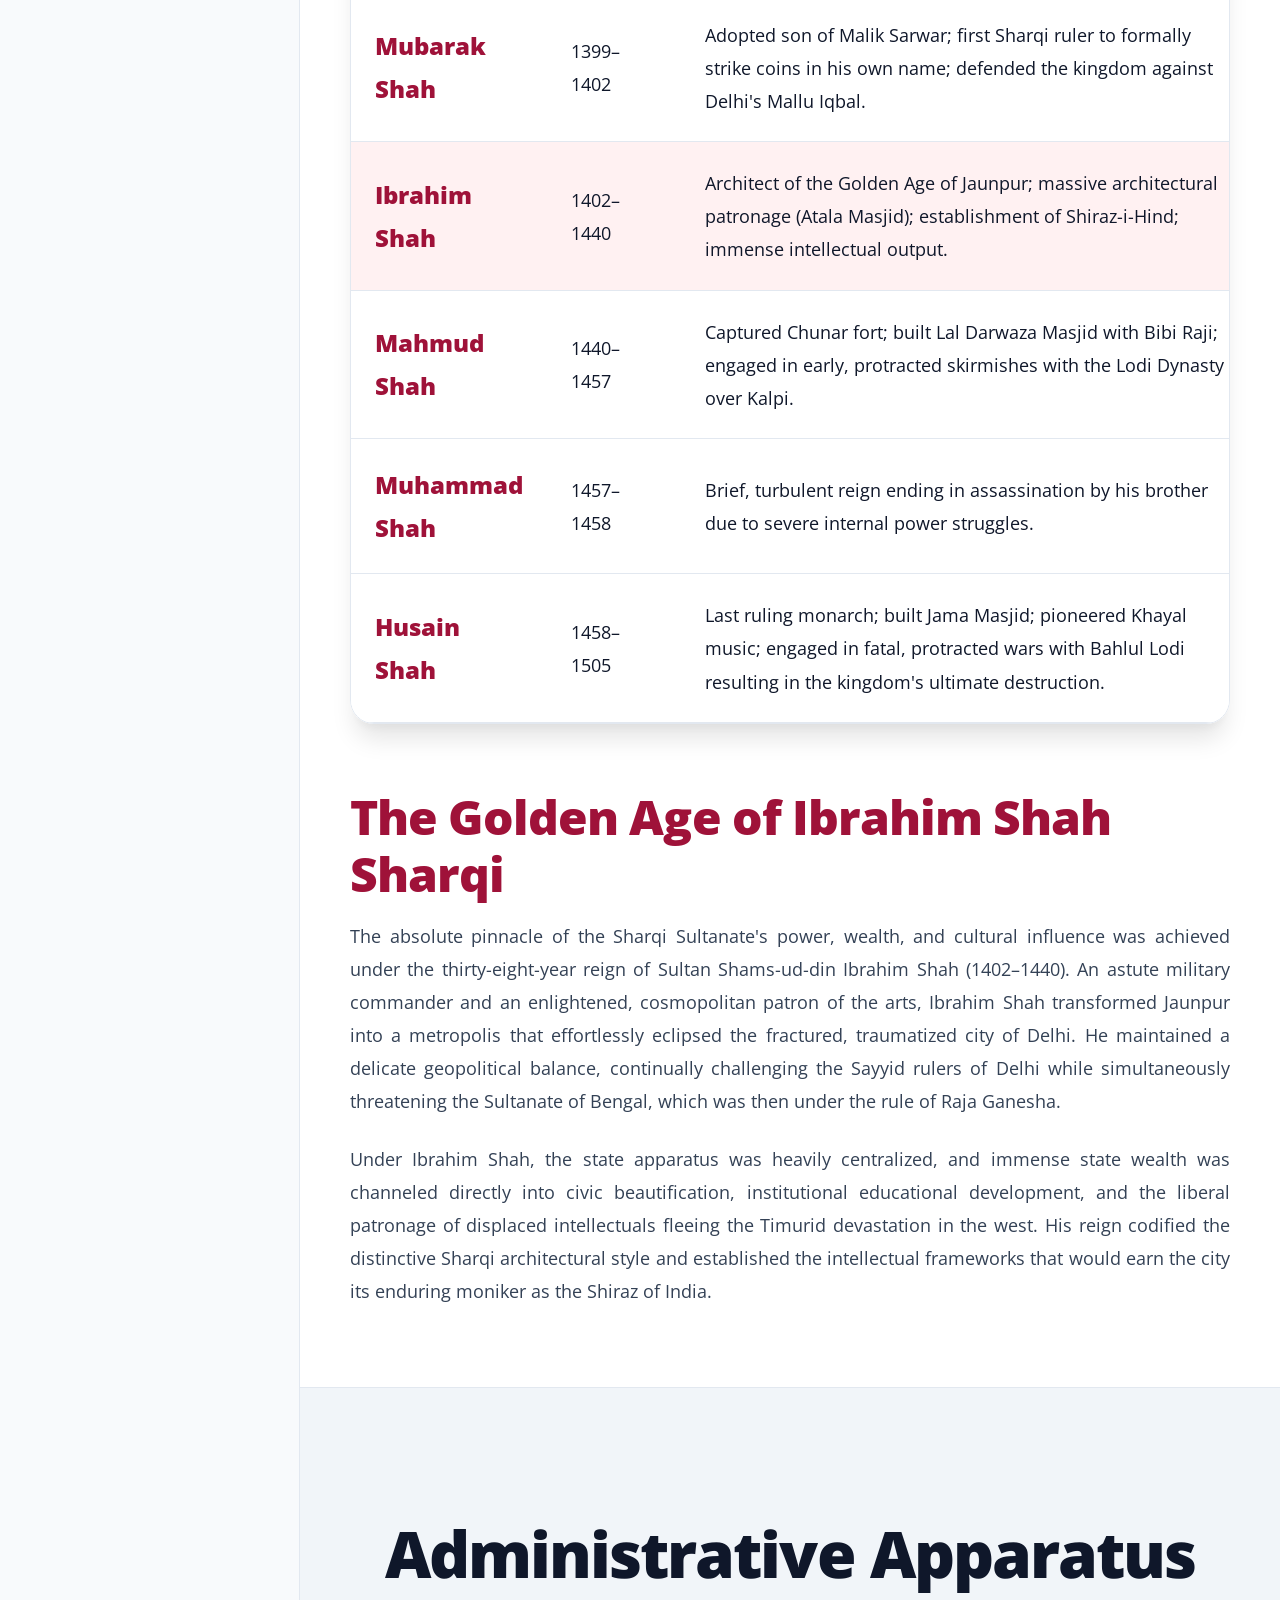
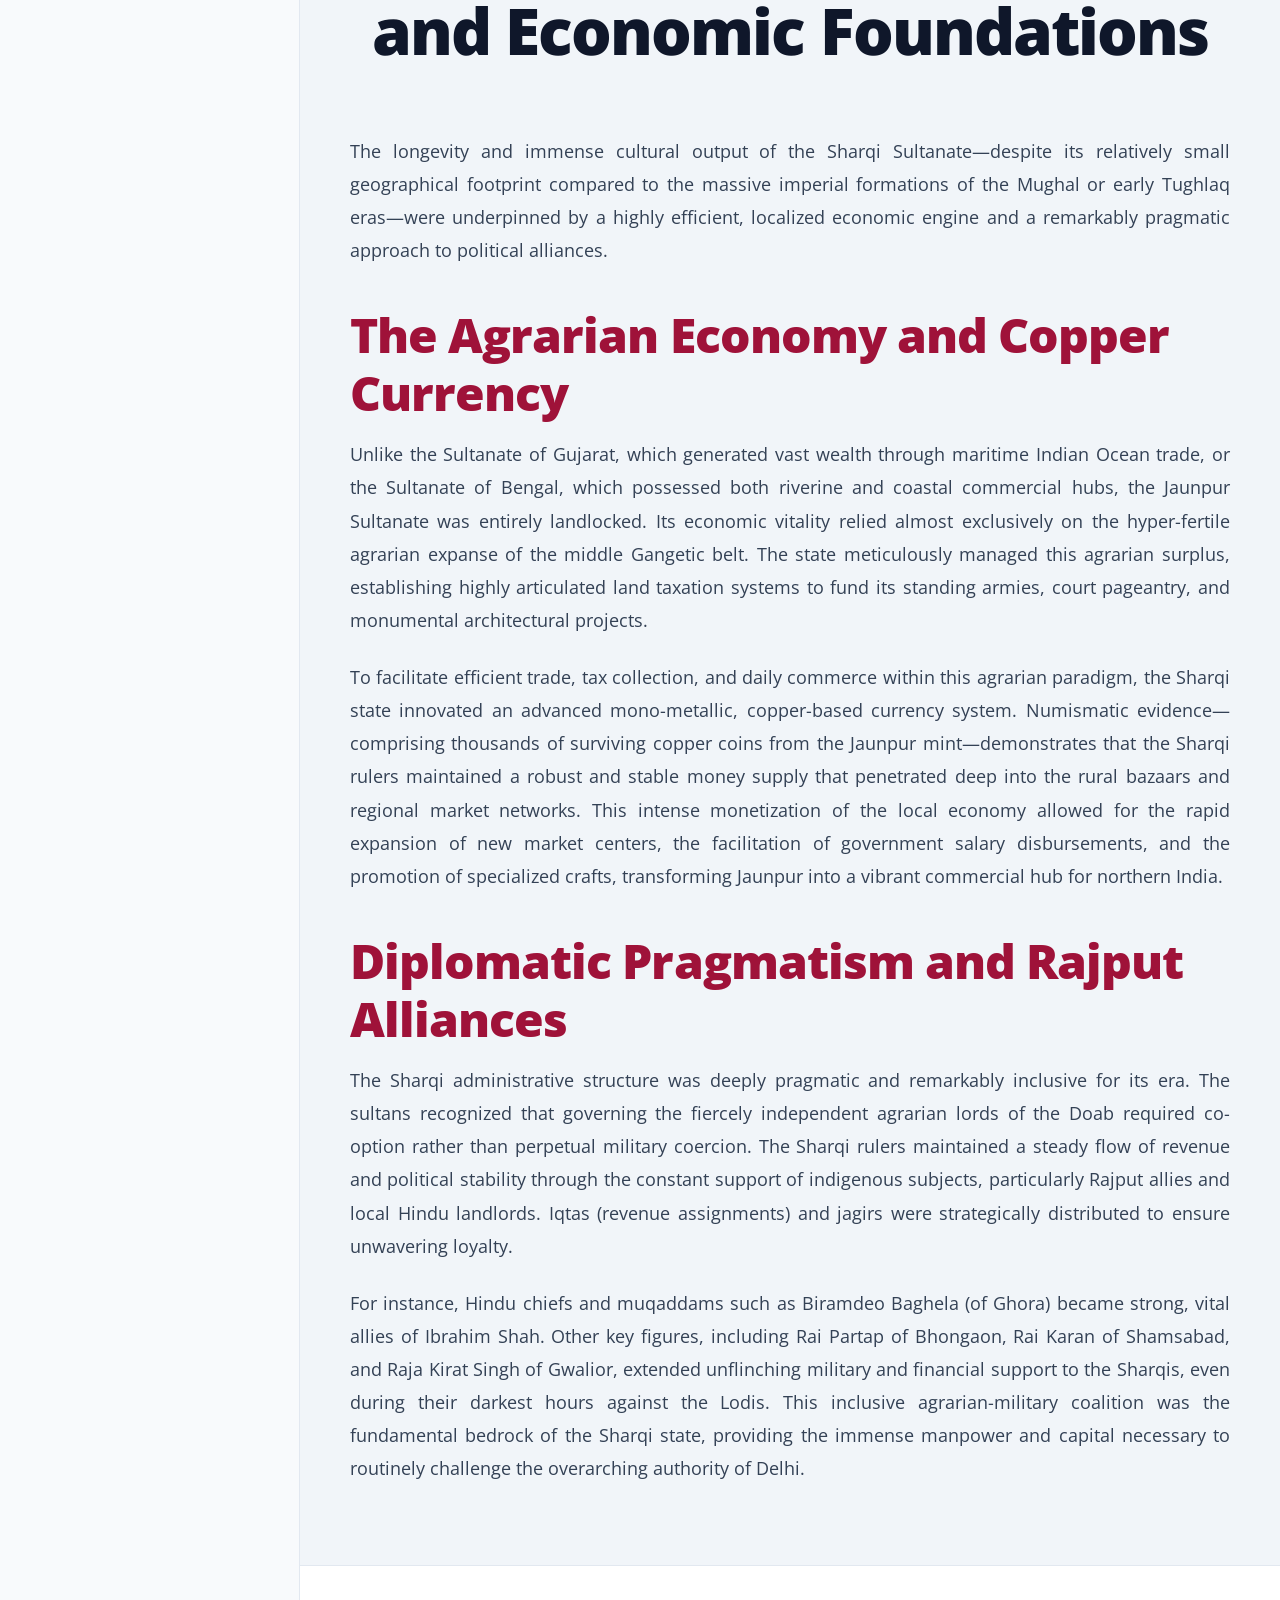
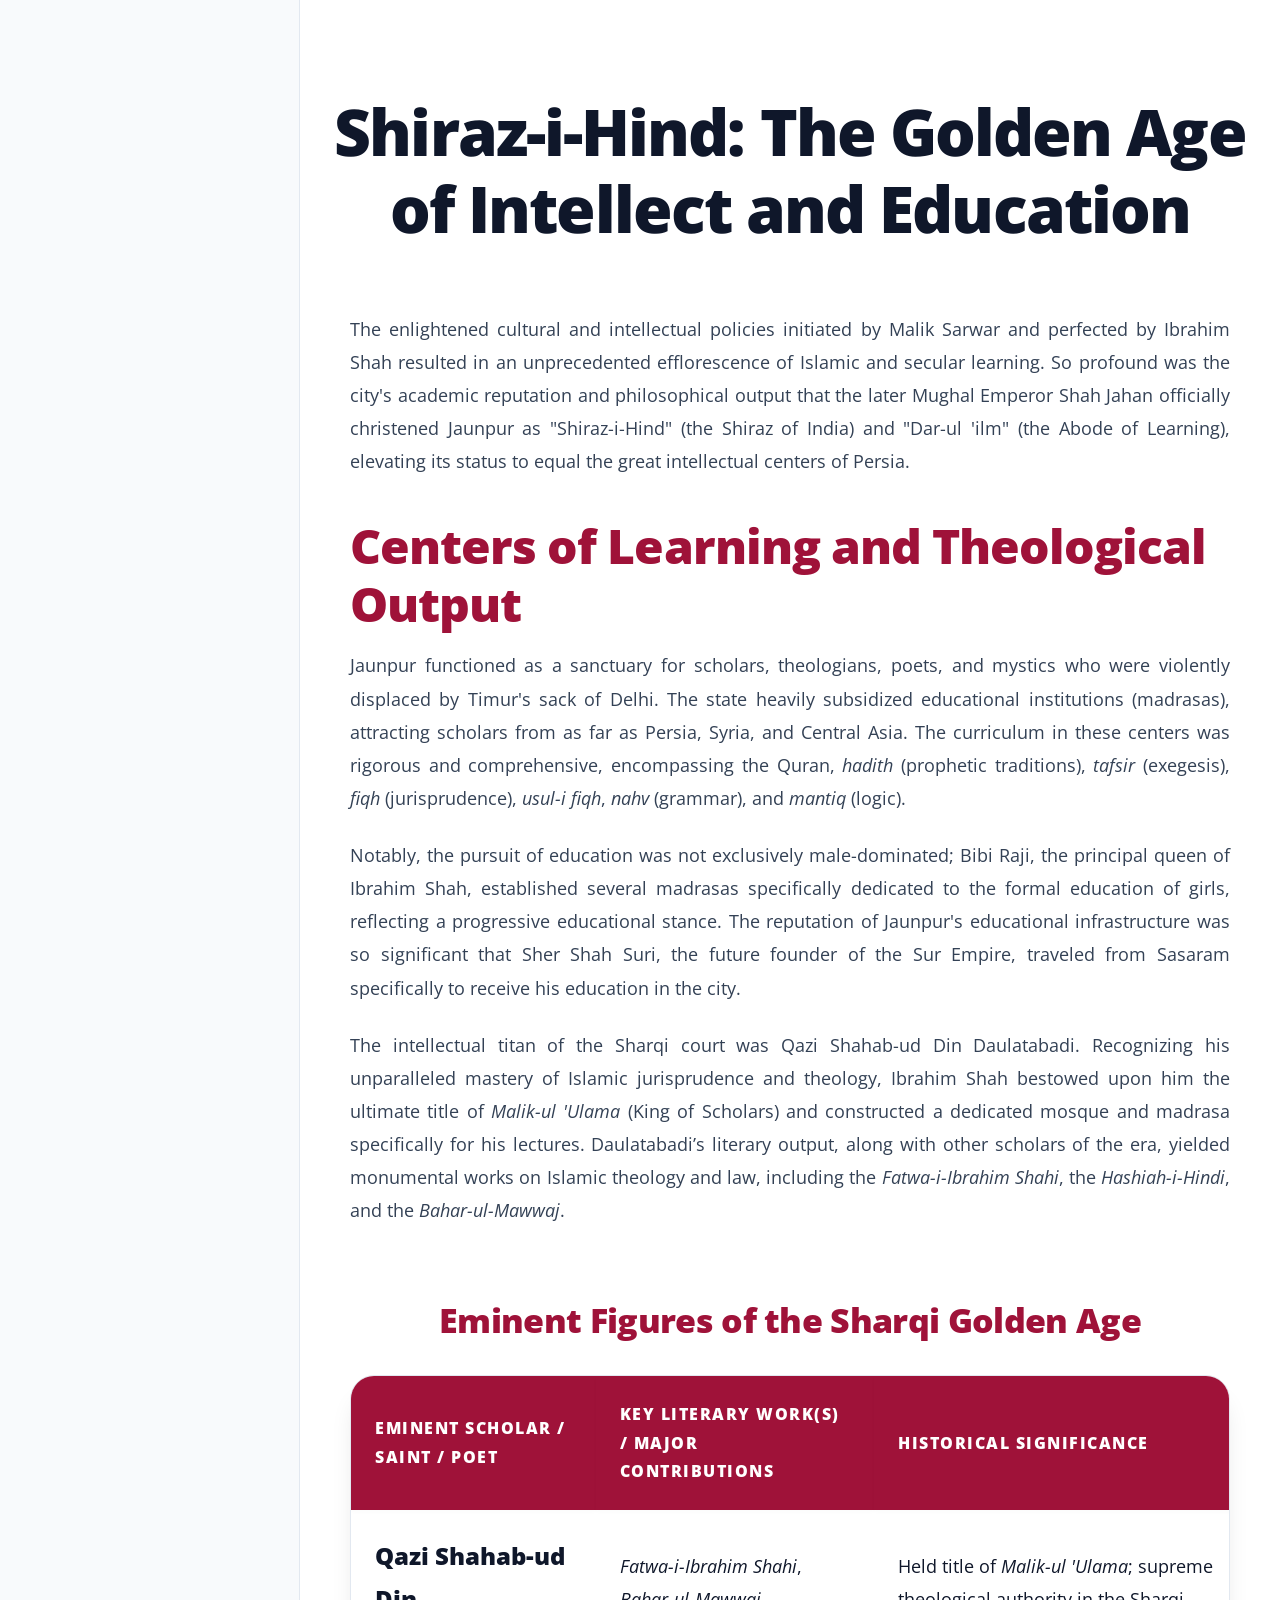
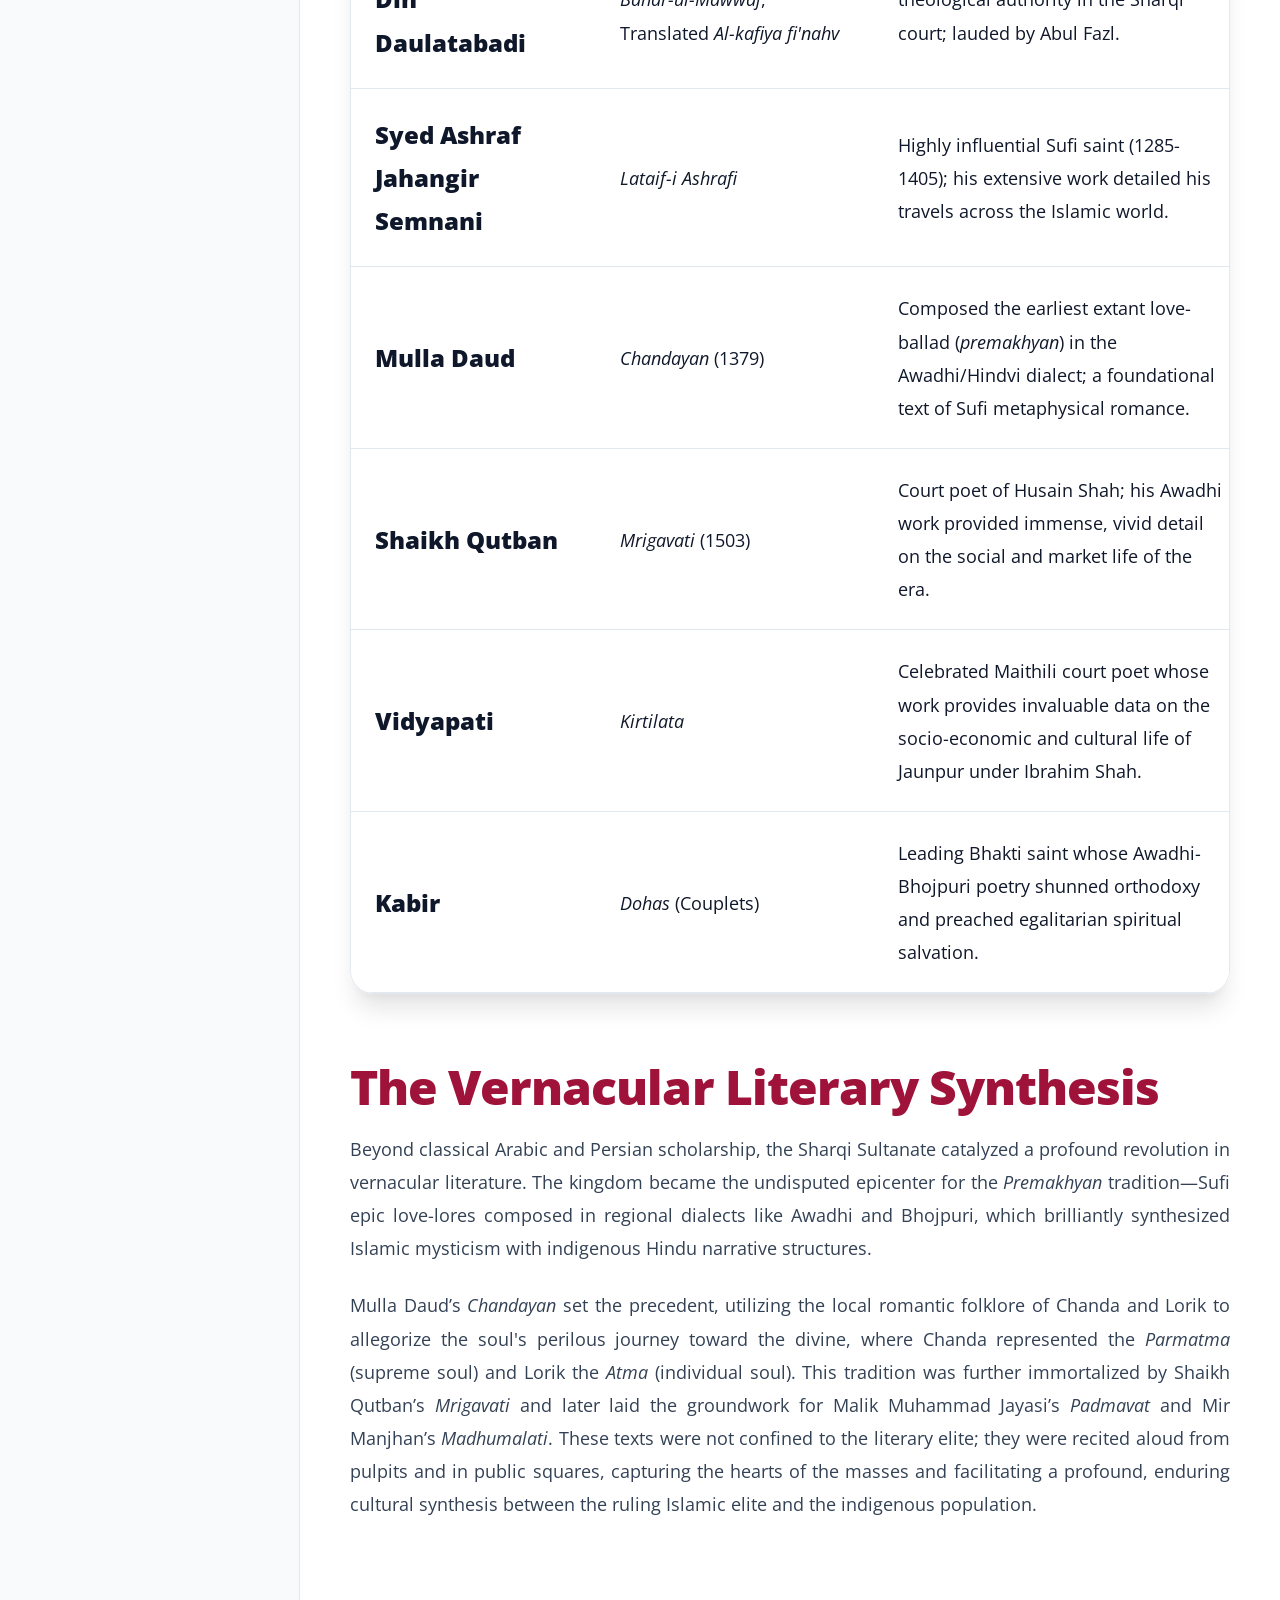
==== commit 105baff5: "Update print statement from 'Hello' to 'Goodbye'" ====
--- a/index.html
+++ b/index.html
@@ -1,6 +1,15 @@
 <!DOCTYPE html>
 <html lang="en" class="scroll-smooth" data-theme="light">
 <head>
+    <!-- Google tag (gtag.js) -->
+<script async src="https://www.googletagmanager.com/gtag/js?id=G-LY1RTS43N0"></script>
+<script>
+  window.dataLayer = window.dataLayer || [];
+  function gtag(){dataLayer.push(arguments);}
+  gtag('js', new Date());
+
+  gtag('config', 'G-LY1RTS43N0');
+</script>
     <meta charset="UTF-8">
     <meta name="viewport" content="width=device-width, initial-scale=1.0, maximum-scale=5.0">
     <meta name="description" content="An exhaustive historical analysis of the evolution of Jaunpur, covering its Vedic roots, the Sharqi Sultanate, and modern trajectory.">
--- a/style.css
+++ b/style.css
@@ -1031,5 +1031,134 @@
 .u-invisible { visibility: hidden !important; }
 
 /* ==========================================================================
+   17. LANGUAGE TOGGLE & MODALS (UPDATED EXTENSIONS)
+   ========================================================================== */
+
+/* Language Toggle Styling */
+.lang-toggle {
+    font-family: var(--font-display);
+    font-size: var(--fs-sm);
+    color: var(--brand-primary);
+    background: var(--brand-primary-50);
+}
+[data-theme="dark"] .lang-toggle {
+    color: var(--text-inverse);
+    background: var(--brand-primary-900);
+}
+
+/* Modal Overlay Base */
+.modal-overlay {
+    position: fixed;
+    top: 0;
+    left: 0;
+    width: 100%;
+    height: 100vh;
+    background: rgba(0, 0, 0, 0.6);
+    backdrop-filter: blur(8px);
+    -webkit-backdrop-filter: blur(8px);
+    z-index: 1000000;
+    display: flex;
+    align-items: center;
+    justify-content: center;
+    opacity: 0;
+    visibility: hidden;
+    transition: opacity var(--transition-medium), visibility var(--transition-medium);
+}
+.modal-overlay.is-active {
+    opacity: 1;
+    visibility: visible;
+}
+
+/* Modal Content Box */
+.modal-content {
+    background: var(--bg-surface);
+    width: 90%;
+    max-width: 650px;
+    padding: var(--space-10);
+    border-radius: var(--radius-xl);
+    border: 2px solid var(--border-light);
+    border-top: 6px solid var(--brand-primary);
+    position: relative;
+    transform: translateY(30px) scale(0.95);
+    transition: transform var(--transition-bounce);
+    box-shadow: var(--shadow-2xl);
+    max-height: 85vh;
+    overflow-y: auto;
+}
+.modal-overlay.is-active .modal-content {
+    transform: translateY(0) scale(1);
+}
+[data-theme="dark"] .modal-content {
+    border-color: var(--border-medium);
+    border-top-color: var(--brand-primary);
+}
+
+/* Modal Typography */
+.modal-title {
+    font-size: var(--fs-xl);
+    margin-bottom: var(--space-4);
+    letter-spacing: 1px;
+}
+.modal-content p {
+    font-family: var(--font-ui, sans-serif);
+    font-size: var(--fs-sm);
+    line-height: 1.6;
+    margin-bottom: var(--space-4);
+    text-align: left;
+}
+
+/* Close Button */
+.close-modal-btn {
+    position: absolute;
+    top: var(--space-4);
+    right: var(--space-4);
+    background: var(--bg-alternate);
+    color: var(--text-secondary);
+    border: none;
+    width: 36px;
+    height: 36px;
+    border-radius: var(--radius-circle);
+    font-size: 1.5rem;
+    display: flex;
+    align-items: center;
+    justify-content: center;
+    cursor: pointer;
+    transition: all var(--transition-fast);
+}
+.close-modal-btn:hover {
+    background: var(--brand-primary);
+    color: #ffffff;
+    transform: rotate(90deg);
+}
+
+/* Custom Modal Scrollbar */
+.modal-content::-webkit-scrollbar {
+    width: 8px;
+}
+.modal-content::-webkit-scrollbar-track {
+    background: transparent;
+}
+.modal-content::-webkit-scrollbar-thumb {
+    background: var(--border-heavy);
+    border-radius: var(--radius-pill);
+}
+
+/* Mobile Adjustments for Modal */
+@media (max-width: 768px) {
+    .modal-content {
+        padding: var(--space-6);
+        padding-top: var(--space-10);
+    }
+    .modal-title {
+        font-size: var(--fs-lg);
+    }
+}
+@media print {
+    .modal-overlay {
+        display: none !important;
+    }
+}
+
+/* ==========================================================================
    END OF MASTER STYLESHEET
-   ========================================================================== */+   ========================================================================== */
